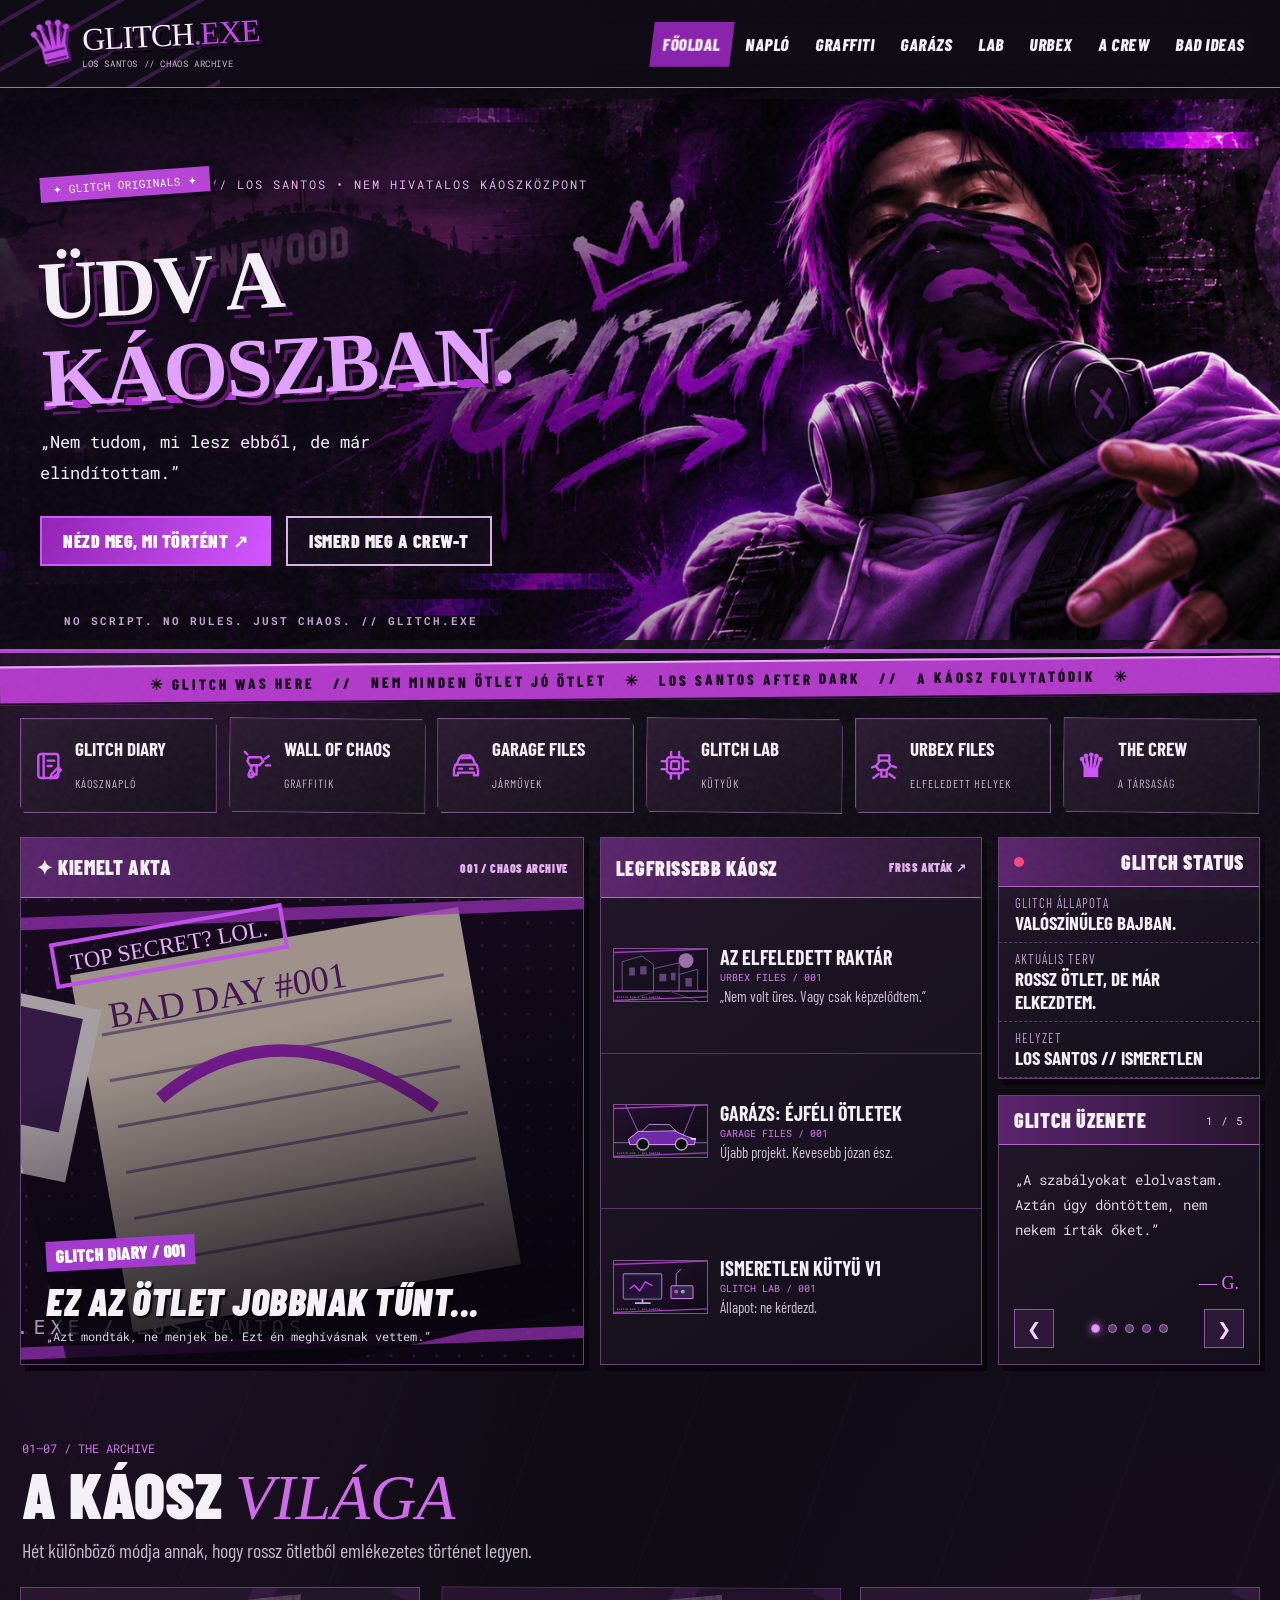
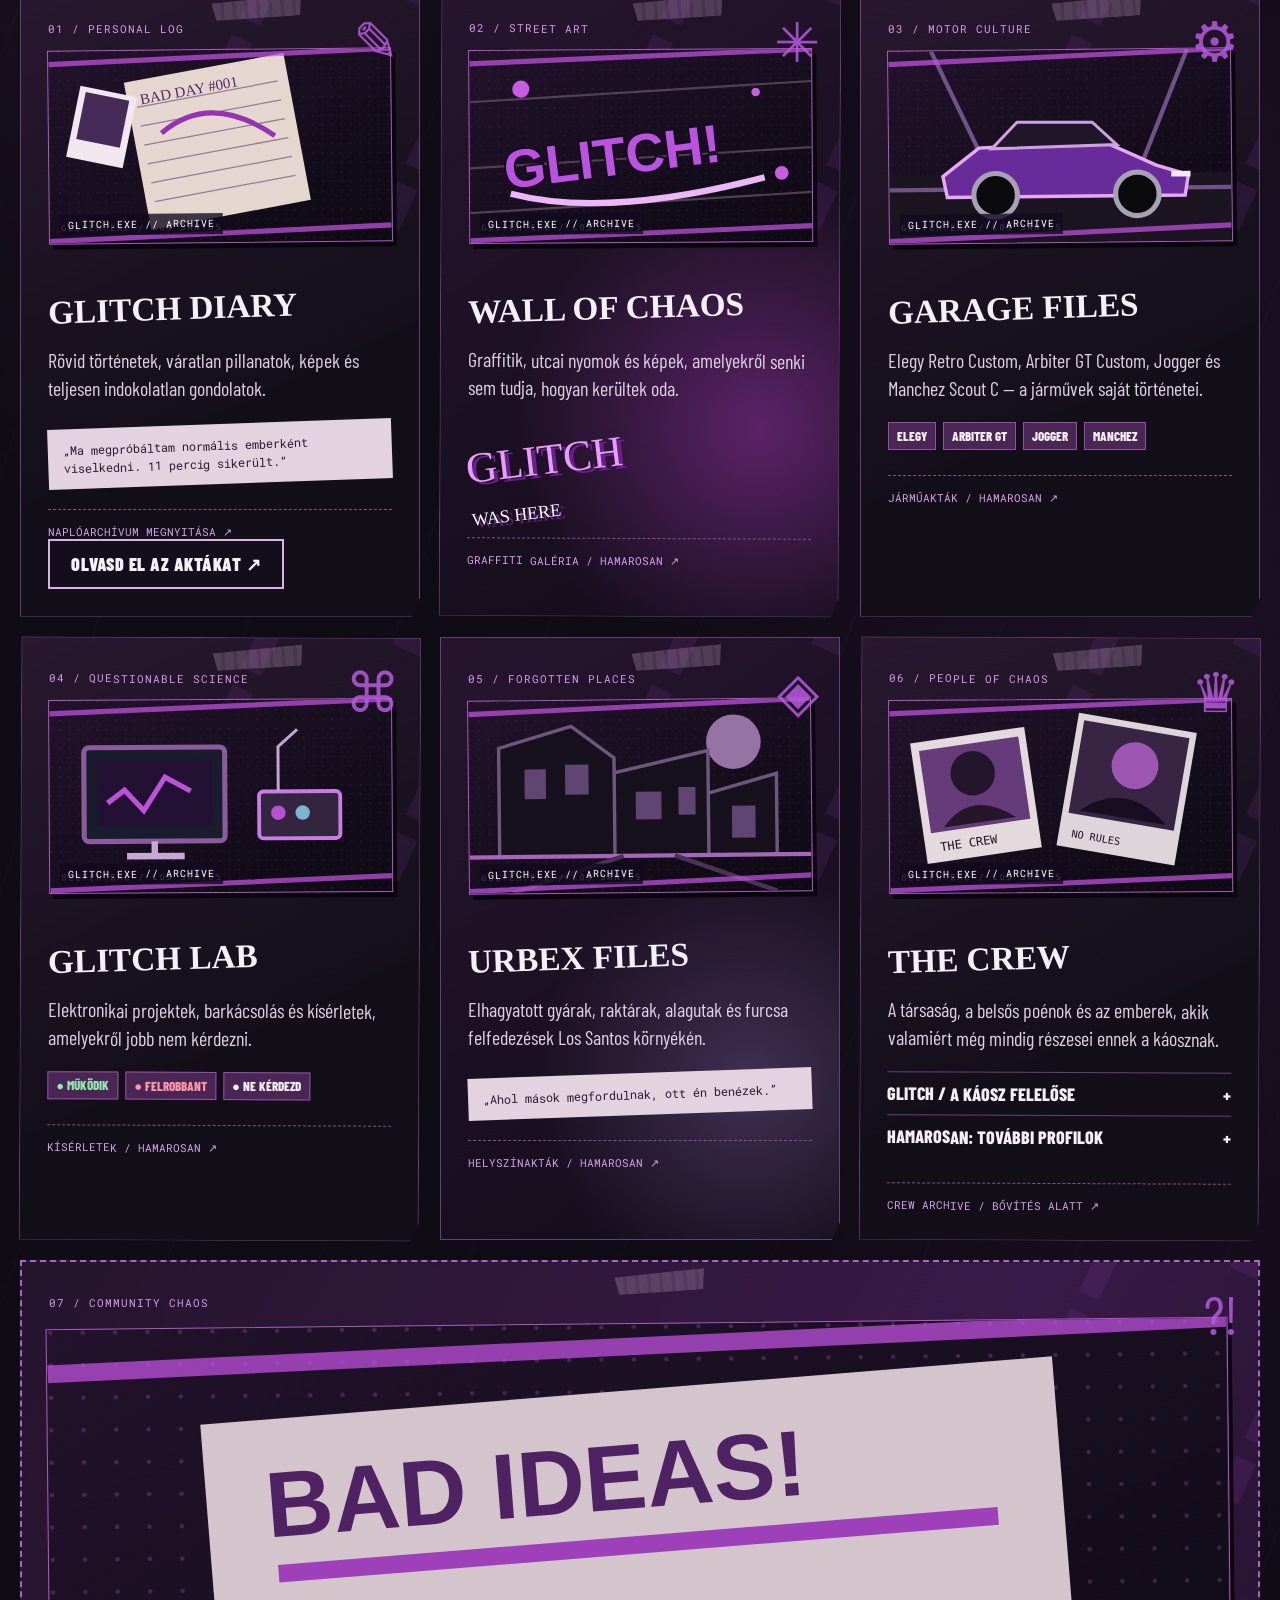
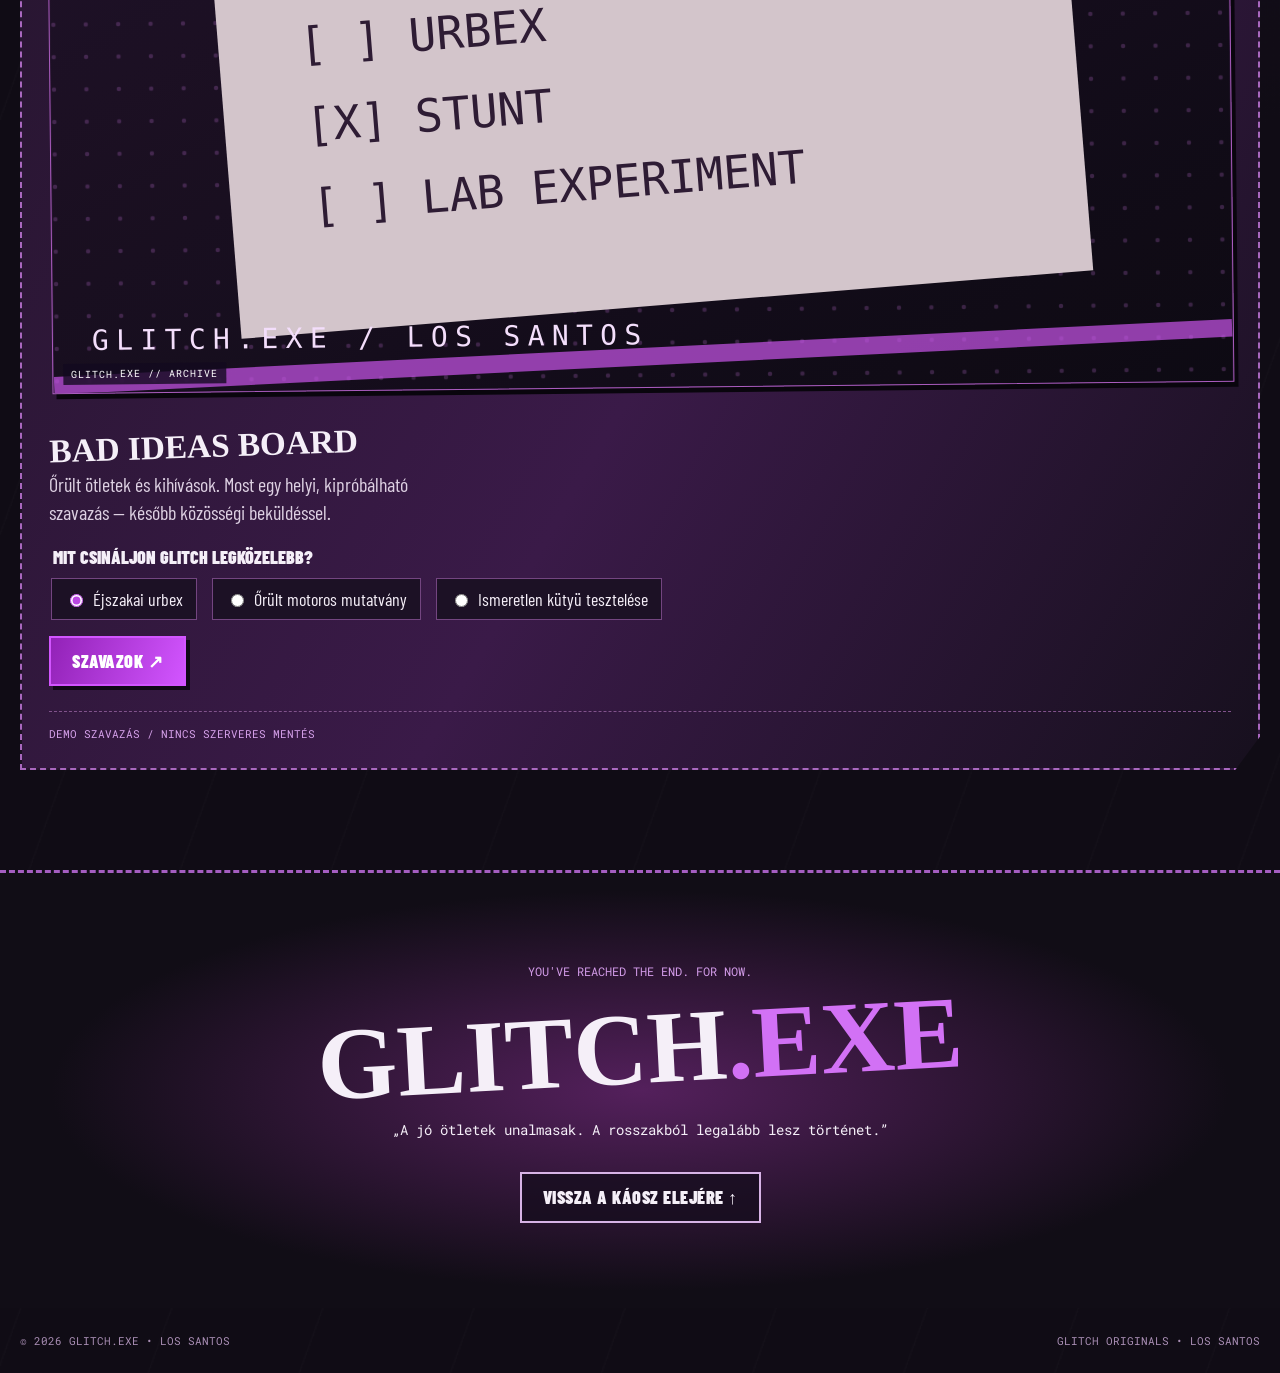
==== index.html @ 999ccd4d "Add files via upload" ====
<!doctype html><html lang="hu"><head><meta charset="utf-8"><meta name="viewport" content="width=device-width,initial-scale=1"><meta name="theme-color" content="#100b16"><meta name="description" content="GLITCH.EXE – Los Santos kaotikus digitális graffitifala. Napló, graffiti, járművek, urbex és a Crew."><meta property="og:title" content="GLITCH.EXE — Üdv a káoszban"><meta property="og:description" content="Egy kis káosz, graffiti, urbex és minden, ami nem volt jó ötlet."><title>GLITCH.EXE | Üdv a káoszban</title><link rel="icon" href="assets/favicon.svg" type="image/svg+xml"><link rel="stylesheet" href="styles.css"></head><body><div class="spray spray-a"></div><div class="spray spray-b"></div><header class="topbar"><a class="brand" href="#home"><span class="crown">♛</span><span class="brandword">GLITCH<span>.EXE</span></span><small>LOS SANTOS // CHAOS ARCHIVE</small></a><button class="menu-toggle" aria-label="Menü megnyitása" aria-expanded="false">☰</button><nav class="nav" aria-label="Fő navigáció"><a href="#home">FŐOLDAL</a><a href="diary.html">NAPLÓ</a><a href="#wall">GRAFFITI</a><a href="#garage">GARÁZS</a><a href="#lab">LAB</a><a href="#urbex">URBEX</a><a href="#crew">A CREW</a><a href="#ideas">BAD IDEAS</a></nav></header><main><section class="hero torn" id="home"><div class="hero-noise"></div><div class="hero-street" aria-hidden="true"><span class="skyline-label">LOS SANTOS / AFTER DARK</span><span class="vinewood">VINEWOOD</span></div><div class="hero-scratch" aria-hidden="true">✕ ✕ ✕</div><div class="hero-copy"><span class="hero-sticker">✦ GLITCH ORIGINALS ✦</span><span class="eyebrow">// LOS SANTOS • NEM HIVATALOS KÁOSZKÖZPONT</span><h1>ÜDV A<br><em>KÁOSZBAN.</em></h1><p>„Nem tudom, mi lesz ebből, de már elindítottam.”</p><div class="hero-actions"><a class="btn primary" href="#latest">NÉZD MEG, MI TÖRTÉNT ↗</a><a class="btn outline" href="#crew">ISMERD MEG A CREW-T</a></div></div><div class="hero-art" aria-hidden="true"><div class="hero-graffiti">G<span>!</span></div><div class="moon"></div><div class="cityline"></div><div class="portrait"><div class="hair"></div><div class="face"></div><div class="mask">✕ ✕ ✕</div><div class="hood"></div></div><span class="tag tag-one">NO RULES</span><span class="tag tag-two">GLITCH WAS HERE</span></div><span class="hero-bottom">NO SCRIPT. NO RULES. JUST CHAOS. // GLITCH.EXE</span></section><div class="ticker" aria-label="Glitch üzenete"><div>✳ GLITCH WAS HERE &nbsp; // &nbsp; NEM MINDEN ÖTLET JÓ ÖTLET &nbsp; ✳ &nbsp; LOS SANTOS AFTER DARK &nbsp; // &nbsp; A KÁOSZ FOLYTATÓDIK &nbsp; ✳</div></div><section class="category-strip" aria-label="Részlegek"><a href="diary.html"><b><svg viewBox="0 0 24 24" aria-hidden="true"><rect x="4" y="3" width="15" height="18" rx="2"/><path d="M8 3v18M11 8h5M11 12h3"/><path d="m14 18 5-5 2 2-5 5-3 1z"/></svg></b><strong>GLITCH DIARY</strong><small>KÁOSZNAPLÓ</small></a><a href="#wall"><b><svg viewBox="0 0 24 24" aria-hidden="true"><path d="M5 6h9l2 3-3 3H6L4 9zM7 12v4m4-4v7m-4 0h4M17 7l3-2M18 12h3M4 4 2 2"/><path d="M6 16c0 1-1 2-1 3a2 2 0 0 0 4 0c0-1-2-3-2-3"/></svg></b><strong>WALL OF CHAOS</strong><small>GRAFFITIK</small></a><a href="#garage"><b><svg viewBox="0 0 24 24" aria-hidden="true"><path d="m5 11 2-5h10l2 5M4 11h16l1 4v4h-3v-2H6v2H3v-4zM7 14h2m6 0h2M7 6l2-2h6l2 2"/></svg></b><strong>GARAGE FILES</strong><small>JÁRMŰVEK</small></a><a href="#lab"><b><svg viewBox="0 0 24 24" aria-hidden="true"><rect x="6" y="6" width="12" height="12" rx="2"/><rect x="9" y="9" width="6" height="6" rx="1"/><path d="M9 2v4m6-4v4M9 18v4m6-4v4M2 9h4m-4 6h4m12-6h4m-4 6h4"/></svg></b><strong>GLITCH LAB</strong><small>KÜTYÜK</small></a><a href="#urbex"><b><svg viewBox="0 0 24 24" aria-hidden="true"><path d="M8 4h8v4H8zM9 8h6l2 4-3 3H8l-2-3zM10 15v5h4v-5M6 12l-3 1m15-1 3 1"/><path d="m8 18-4 3m12-3 4 3"/></svg></b><strong>URBEX FILES</strong><small>ELFELEDETT HELYEK</small></a><a href="#crew"><b>♛</b><strong>THE CREW</strong><small>A TÁRSASÁG</small></a></section><section class="dashboard" id="latest"><div class="feature panel"><div class="panel-label">✦ KIEMELT AKTA <span>001 / CHAOS ARCHIVE</span></div><a class="feature-image" id="featured-diary-link" href="diary.html#akta-001" aria-label="Legfrissebb Glitch Diary akta megnyitása"><img class="feature-cover-photo" src="assets/diary-poster.svg" alt="Glitch Diary – legfrissebb naplóbejegyzés" loading="lazy"><div class="feature-stamp">TOP SECRET? LOL.</div><div class="feature-copy"><span class="tape">GLITCH DIARY / 001</span><h2>EZ AZ ÖTLET<br>JOBBNAK TŰNT...</h2><p>„Azt mondták, ne menjek be. Ezt én meghívásnak vettem.”</p></div></a></div><div class="latest panel"><div class="panel-label">LEGFRISSEBB KÁOSZ <span>FRISS AKTÁK ↗</span></div><a class="news" href="#urbex"><span class="thumb purple"><img src="assets/urbex-poster.svg" alt="Elhagyatott raktár" loading="lazy"></span><span><strong>AZ ELFELEDETT RAKTÁR</strong><small>URBEX FILES / 001</small><em>„Nem volt üres. Vagy csak képzelődtem.”</em></span></a><a class="news" href="#garage"><span class="thumb magenta"><img src="assets/garage-poster.svg" alt="Autó a garázsban" loading="lazy"></span><span><strong>GARÁZS: ÉJFÉLI ÖTLETEK</strong><small>GARAGE FILES / 001</small><em>Újabb projekt. Kevesebb józan ész.</em></span></a><a class="news" href="#lab"><span class="thumb blue"><img src="assets/lab-poster.svg" alt="Elektronikai műhely" loading="lazy"></span><span><strong>ISMERETLEN KÜTYÜ V1</strong><small>GLITCH LAB / 001</small><em>Állapot: ne kérdezd.</em></span></a></div><aside class="sidebar"><div class="panel status"><div class="panel-label"><span class="dot"></span> GLITCH STATUS</div><p><small>GLITCH ÁLLAPOTA</small><strong>VALÓSZÍNŰLEG BAJBAN.</strong></p><p><small>AKTUÁLIS TERV</small><strong>ROSSZ ÖTLET, DE MÁR ELKEZDTEM.</strong></p><p><small>HELYZET</small><strong>LOS SANTOS // ISMERETLEN</strong></p></div><div class="panel mini"><div class="panel-label">GLITCH ÜZENETE <span id="quote-count" aria-live="polite">1 / 5</span></div><blockquote id="glitch-quote" aria-live="polite">„A szabályokat elolvastam. Aztán úgy döntöttem, nem nekem írták őket.”</blockquote><span class="signature">— G.</span><div class="quote-controls"><button type="button" id="quote-prev" aria-label="Előző üzenet">❮</button><div class="quote-dots" id="quote-dots" aria-label="Üzenet választása"></div><button type="button" id="quote-next" aria-label="Következő üzenet">❯</button></div></div></aside></section><div class="section-head"><span>01—07 / THE ARCHIVE</span><h2>A KÁOSZ <em>VILÁGA</em></h2><p>Hét különböző módja annak, hogy rossz ötletből emlékezetes történet legyen.</p></div><section class="archive-grid"><article class="archive-card diary" id="diary"><span class="index">01 / PERSONAL LOG</span><div class="archive-visual"><img src="assets/diary-poster.svg" alt="Egy összefirkált napló és polaroidok" loading="lazy"></div><div class="big-icon">✎</div><h3>GLITCH DIARY</h3><p>Rövid történetek, váratlan pillanatok, képek és teljesen indokolatlan gondolatok.</p><div class="paper-note">„Ma megpróbáltam normális emberként viselkedni. 11 percig sikerült.”</div><a class="archive-foot diary-open-link" href="diary.html">NAPLÓARCHÍVUM MEGNYITÁSA ↗</a><a class="btn outline diary-card-button" href="diary.html">OLVASD EL AZ AKTÁKAT ↗</a></article><article class="archive-card wall" id="wall"><span class="index">02 / STREET ART</span><div class="archive-visual"><img src="assets/wall-poster.svg" alt="Lila GLITCH graffiti egy falon" loading="lazy"></div><div class="big-icon">✳</div><h3>WALL OF CHAOS</h3><p>Graffitik, utcai nyomok és képek, amelyekről senki sem tudja, hogyan kerültek oda.</p><div class="graffiti-mark">GLITCH<br><small>WAS HERE</small></div><span class="archive-foot">GRAFFITI GALÉRIA / HAMAROSAN ↗</span></article><article class="archive-card garage" id="garage"><span class="index">03 / MOTOR CULTURE</span><div class="archive-visual"><img src="assets/garage-poster.svg" alt="Lila sportautó az éjszakai garázsban" loading="lazy"></div><div class="big-icon">⚙</div><h3>GARAGE FILES</h3><p>Elegy Retro Custom, Arbiter GT Custom, Jogger és Manchez Scout C — a járművek saját történetei.</p><div class="chips"><span>ELEGY</span><span>ARBITER GT</span><span>JOGGER</span><span>MANCHEZ</span></div><span class="archive-foot">JÁRMŰAKTÁK / HAMAROSAN ↗</span></article><article class="archive-card lab" id="lab"><span class="index">04 / QUESTIONABLE SCIENCE</span><div class="archive-visual"><img src="assets/lab-poster.svg" alt="Elektronikai barkácsműhely" loading="lazy"></div><div class="big-icon">⌘</div><h3>GLITCH LAB</h3><p>Elektronikai projektek, barkácsolás és kísérletek, amelyekről jobb nem kérdezni.</p><div class="statuses"><span>● MŰKÖDIK</span><span>● FELROBBANT</span><span>● NE KÉRDEZD</span></div><span class="archive-foot">KÍSÉRLETEK / HAMAROSAN ↗</span></article><article class="archive-card urbex" id="urbex"><span class="index">05 / FORGOTTEN PLACES</span><div class="archive-visual"><img src="assets/urbex-poster.svg" alt="Elhagyatott raktár éjszaka" loading="lazy"></div><div class="big-icon">◈</div><h3>URBEX FILES</h3><p>Elhagyatott gyárak, raktárak, alagutak és furcsa felfedezések Los Santos környékén.</p><div class="paper-note">„Ahol mások megfordulnak, ott én benézek.”</div><span class="archive-foot">HELYSZÍNAKTÁK / HAMAROSAN ↗</span></article><article class="archive-card crew" id="crew"><span class="index">06 / PEOPLE OF CHAOS</span><div class="archive-visual"><img src="assets/crew-poster.svg" alt="Tépett plakátokból álló Crew kollázs" loading="lazy"></div><div class="big-icon">♛</div><h3>THE CREW</h3><p>A társaság, a belsős poénok és az emberek, akik valamiért még mindig részesei ennek a káosznak.</p><details><summary>GLITCH / A KÁOSZ FELELŐSE <span>+</span></summary><p>Ötletgyáros, örök bajkeverő, kütyümániás. A legtöbb tervet ő találja ki. Ez nem feltétlenül jó hír.</p></details><details><summary>HAMAROSAN: TOVÁBBI PROFILOK <span>+</span></summary><p>A Crew tagjai saját, lenyitható újságpapíros profilokat kapnak.</p></details><span class="archive-foot">CREW ARCHIVE / BŐVÍTÉS ALATT ↗</span></article><article class="archive-card ideas" id="ideas"><span class="index">07 / COMMUNITY CHAOS</span><div class="archive-visual"><img src="assets/ideas-poster.svg" alt="Összefirkált ötlettábla" loading="lazy"></div><div class="big-icon">?!</div><h3>BAD IDEAS BOARD</h3><p>Őrült ötletek és kihívások. Most egy helyi, kipróbálható szavazás — később közösségi beküldéssel.</p><form id="vote-form"><fieldset><legend>MIT CSINÁLJON GLITCH LEGKÖZELEBB?</legend><label><input type="radio" name="idea" value="urbex" checked> Éjszakai urbex</label><label><input type="radio" name="idea" value="stunt"> Őrült motoros mutatvány</label><label><input type="radio" name="idea" value="lab"> Ismeretlen kütyü tesztelése</label></fieldset><button class="btn primary" type="submit">SZAVAZOK ↗</button><p id="vote-result" role="status" aria-live="polite"></p></form><span class="archive-foot">DEMO SZAVAZÁS / NINCS SZERVERES MENTÉS</span></article></section><section class="closing"><span>YOU'VE REACHED THE END. FOR NOW.</span><h2>GLITCH<span>.EXE</span></h2><p>„A jó ötletek unalmasak. A rosszakból legalább lesz történet.”</p><a class="btn outline" href="#home">VISSZA A KÁOSZ ELEJÉRE ↑</a></section></main><footer><span>© <span id="year"></span> GLITCH.EXE • LOS SANTOS</span><span>GLITCH ORIGINALS • LOS SANTOS</span></footer><script src="script.js" defer></script></body></html>
---- styles.css ----
@import url('https://fonts.googleapis.com/css2?family=Barlow+Condensed:wght@500;600;700;800;900&family=Permanent+Marker&family=Roboto+Mono:wght@400;600&display=swap');:root{--bg:#100c15;--panel:#1d1425;--purple:#c343ed;--bright:#e391ff;--ink:#f5eff8;--muted:#b8a9c1;--line:#5a3768}*{box-sizing:border-box}html{scroll-behavior:smooth;scroll-padding-top:94px}body{margin:0;background:var(--bg);color:var(--ink);font-family:'Barlow Condensed',Impact,sans-serif;font-size:18px;overflow-x:hidden;background-image:radial-gradient(ellipse at 10% 8%,#49205277,transparent 30%),radial-gradient(ellipse at 93% 48%,#36154355,transparent 34%),repeating-linear-gradient(110deg,transparent 0 140px,#ffffff04 141px 142px)}a{color:inherit;text-decoration:none}button,input{font:inherit}.spray{position:absolute;pointer-events:none;z-index:0;opacity:.25}.spray-a{width:280px;height:210px;left:-120px;top:50px;background:repeating-conic-gradient(from 30deg,#cb4cff 0 4deg,transparent 4deg 17deg);filter:blur(9px)}.spray-b{width:200px;height:200px;right:-100px;top:480px;background:repeating-conic-gradient(#aa24dc 0 5deg,transparent 5deg 23deg);filter:blur(5px)}.topbar{height:88px;position:sticky;top:0;z-index:50;display:flex;align-items:center;justify-content:space-between;padding:0 max(24px,calc((100vw - 1500px)/2));background:#100c15ee;border-bottom:2px solid #74418a;backdrop-filter:blur(14px);gap:28px}.brand{position:relative;display:flex;flex-direction:column;padding-left:58px;min-width:265px}.crown{position:absolute;left:2px;top:-8px;font-size:58px;line-height:1;color:var(--purple);transform:rotate(-14deg)}.brandword{font-family:'Permanent Marker',cursive;font-size:32px;line-height:1;letter-spacing:-1px;transform:rotate(-3deg)}.brandword span{color:var(--purple)}.brand small{font-family:'Roboto Mono',monospace;font-size:9px;color:#c9bacf;letter-spacing:.6px;margin-top:8px}.nav{display:flex;align-items:center;gap:4px;flex-wrap:wrap;justify-content:flex-end}.nav a{padding:12px 11px;font-size:17px;font-weight:800;letter-spacing:.5px;white-space:nowrap;transform:skew(-7deg);transition:background .2s,color .2s}.nav a:hover,.nav a:focus-visible{background:#7c249d;color:white;outline:0}.nav a:first-child{background:#8b24ad}.menu-toggle{display:none;border:1px solid var(--line);background:#25162e;color:white;font-size:28px;padding:5px 13px}.hero{min-height:510px;position:relative;isolation:isolate;overflow:hidden;display:flex;align-items:center;padding:56px max(40px,calc((100vw - 1380px)/2));background:linear-gradient(105deg,#100c15 0%,#26152c 42%,#4d255a 68%,#140e1b 100%);border-bottom:4px solid #b44bd0}.hero:before,.hero:after{content:'';position:absolute;z-index:4;left:0;right:0;height:20px;background:repeating-linear-gradient(168deg,#100c15 0 30px,transparent 31px 44px,#100c15 45px 63px);opacity:.85}.hero:before{top:-9px}.hero:after{bottom:-11px;transform:rotate(180deg)}.hero-noise{position:absolute;inset:0;z-index:-1;background:radial-gradient(circle at 70% 40%,#c347e850,transparent 30%),repeating-linear-gradient(40deg,transparent 0 25px,#ffffff05 26px 27px);mix-blend-mode:screen}.hero-copy{position:relative;z-index:6;width:56%;max-width:760px}.eyebrow{font-family:'Roboto Mono',monospace;color:#e1b3ee;font-size:12px;letter-spacing:2px}.hero h1{font-family:'Permanent Marker',cursive;font-size:clamp(58px,6.5vw,105px);line-height:1.05;letter-spacing:-2px;margin:22px 0;text-shadow:4px 5px 0 #0c0611;transform:rotate(-3deg)}.hero h1 em{color:#e2a1ff;font-style:normal;border-bottom:8px solid #a12ed1}.hero-copy p{font-family:'Roboto Mono',monospace;max-width:440px;font-size:17px;line-height:1.8}.hero-actions{display:flex;gap:15px;flex-wrap:wrap;margin-top:28px}.btn{display:inline-flex;justify-content:center;align-items:center;border:2px solid #d7b3e6;padding:12px 21px;font-size:18px;font-weight:900;letter-spacing:.5px;cursor:pointer;transition:transform .2s,background .2s}.btn:hover{transform:translateY(-3px)}.btn.primary{background:linear-gradient(110deg,#9222b7,#d255ff);border-color:#d255ff;color:#fff;box-shadow:4px 4px 0 #100817}.btn.outline{background:#140d1cbf}.btn.outline:hover{background:#5b246c}.hero-art{position:absolute;inset:0 0 0 40%;z-index:1;overflow:hidden}.moon{position:absolute;right:22%;top:9%;height:270px;width:270px;border-radius:50%;background:radial-gradient(circle at 40% 40%,#e19eeb,#9a4da8 45%,#47204b 75%);filter:blur(2px);opacity:.65}.cityline{position:absolute;inset:auto 0 0;height:60%;opacity:.7;background:linear-gradient(transparent 25%,#160d21dd 100%),repeating-linear-gradient(90deg,#100c18 0 33px,transparent 33px 39px,#180e22 40px 88px,transparent 88px 98px);clip-path:polygon(0 60%,5% 60%,5% 28%,10% 28%,10% 52%,17% 52%,17% 12%,24% 12%,24% 48%,30% 48%,30% 35%,37% 35%,37% 2%,42% 2%,42% 40%,50% 40%,50% 20%,57% 20%,57% 47%,63% 47%,63% 7%,70% 7%,70% 50%,78% 50%,78% 27%,85% 27%,85% 45%,92% 45%,92% 15%,100% 15%,100% 100%,0 100%)}.portrait{position:absolute;width:390px;height:430px;right:6%;bottom:-70px;transform:rotate(-7deg);filter:drop-shadow(-14px 10px 0 #180a22)}.hood{position:absolute;bottom:0;left:0;width:100%;height:200px;background:linear-gradient(120deg,#16131d 20%,#65317c 50%,#0c0911 90%);border:8px solid #21122a;border-radius:55% 55% 5% 5%;transform:rotate(-5deg)}.face{position:absolute;left:115px;top:35px;width:170px;height:235px;border-radius:46% 42% 50% 50%;background:linear-gradient(95deg,#8a5760,#d2a1a0 55%,#704253);transform:rotate(10deg)}.hair{position:absolute;left:83px;top:0;width:220px;height:150px;border-radius:55% 50% 30% 30%;background:repeating-linear-gradient(105deg,#160d1b 0 14px,#6e3a76 15px 21px,#211324 22px 30px);transform:rotate(10deg);z-index:2}.mask{position:absolute;z-index:3;left:120px;top:155px;width:175px;height:85px;border-radius:10px 10px 48% 48%;background:linear-gradient(125deg,#371343,#7e2b9e,#211126);color:#f3d6ff;text-align:center;padding-top:28px;font-size:26px;letter-spacing:7px;transform:rotate(10deg)}.tag{position:absolute;z-index:5;font-family:'Permanent Marker',cursive;color:#e4a6fa;font-size:25px;transform:rotate(-17deg)}.tag-one{right:7%;top:10%}.tag-two{right:40%;bottom:16%;transform:rotate(9deg);color:#e6b4fa}.hero-bottom{position:absolute;bottom:21px;left:5%;z-index:6;font:11px 'Roboto Mono',monospace;color:#c7a6d4;letter-spacing:1px}.category-strip{max-width:1500px;margin:18px auto;display:grid;grid-template-columns:repeat(6,1fr);gap:12px;padding:0 20px}.category-strip a{min-height:95px;display:grid;grid-template-columns:42px 1fr;grid-template-rows:1fr 1fr;align-items:center;background:linear-gradient(145deg,#2b1b32,#151019);border:1px solid #775087;padding:12px;transition:transform .2s,border-color .2s}.category-strip a:hover{transform:translateY(-4px) rotate(-1deg);border-color:#e29aff}.category-strip b{grid-row:1/3;color:#ca55f2;font-size:32px}.category-strip strong{font-size:19px}.category-strip small{font-size:12px;letter-spacing:1px;color:#c5b2ca}.dashboard{max-width:1500px;margin:24px auto 70px;padding:0 20px;display:grid;grid-template-columns:1.4fr .95fr .65fr;gap:16px}.panel{border:1px solid #674373;background:linear-gradient(145deg,#221729,#130f19);overflow:hidden}.panel-label{display:flex;align-items:center;justify-content:space-between;gap:10px;background:linear-gradient(90deg,#5b246e,#26162d);padding:12px 15px;font-weight:900;font-size:20px;letter-spacing:.6px}.panel-label span{font-size:12px;color:#e4b3f0}.feature-image{min-height:350px;position:relative;overflow:hidden;background:radial-gradient(circle at 73% 22%,#b46bb3 0 40px,transparent 42px),linear-gradient(145deg,#2c1b3d,#100e18 65%)}.warehouse{position:absolute;bottom:0;left:0;width:100%;height:75%;background:linear-gradient(0deg,#07070b 0%,transparent 100%),repeating-linear-gradient(0deg,transparent 0 35px,#a463bf55 36px 38px),linear-gradient(110deg,transparent 0 20%,#191021 21% 60%,transparent 61%);clip-path:polygon(0 48%,18% 25%,42% 34%,57% 4%,88% 26%,100% 9%,100% 100%,0 100%)}.feature-stamp{position:absolute;top:25px;left:30px;border:4px solid #c150eb;padding:6px 14px;transform:rotate(-10deg);font-family:'Permanent Marker',cursive;color:#e4b1f3;font-size:23px}.feature-copy{position:absolute;bottom:20px;left:25px;right:20px}.feature-copy h2{font-size:clamp(34px,3vw,54px);line-height:1;margin:14px 0 8px;font-weight:900;font-style:italic;text-shadow:2px 2px 2px #000}.feature-copy p{margin:0;font-family:'Roboto Mono',monospace;font-size:12px;color:#ddd1e2}.tape{display:inline-block;background:#a33cce;color:#fff;padding:4px 10px;transform:rotate(-3deg);font-weight:900}.news{display:flex;gap:12px;padding:15px 12px;border-bottom:1px solid #583462;min-height:111px;transition:background .2s}.news:hover{background:#43214b}.news>span:last-child{display:flex;flex-direction:column;gap:3px}.news strong{font-size:20px;line-height:1.1}.news small{font-family:'Roboto Mono',monospace;color:#d47ef2;font-size:10px}.news em{font-size:15px;color:#d0bfd7;font-style:normal}.thumb{width:95px;min-width:95px;display:grid;place-items:center;font-size:49px;border:1px solid #80508e}.thumb.purple{background:linear-gradient(45deg,#151124,#7b3187)}.thumb.magenta{background:linear-gradient(45deg,#21101f,#a1377e)}.thumb.blue{background:linear-gradient(45deg,#0b1a27,#4b3186)}.sidebar{display:flex;flex-direction:column;gap:16px}.status p{padding:8px 16px;margin:0;border-bottom:1px dashed #56375f}.status p small{display:block;color:#c09dcf;font-size:13px;letter-spacing:1px}.status p strong{font-size:19px}.dot{display:inline-block!important;background:#fa477d;width:10px;height:10px;border-radius:50%;margin-right:6px}.mini blockquote{margin:22px 16px;font-family:'Roboto Mono',monospace;font-size:14px;line-height:1.8;color:#e1d3e7}.signature{display:block;text-align:right;padding:0 20px 15px;color:#d575f5;font-family:'Permanent Marker',cursive}.section-head{max-width:1500px;margin:0 auto 25px;padding:0 22px}.section-head>span{font:12px 'Roboto Mono',monospace;color:#c67ce2}.section-head h2{font-size:clamp(46px,5vw,76px);margin:5px 0 0;line-height:1;font-weight:900}.section-head h2 em{font-family:'Permanent Marker',cursive;font-weight:400;color:#cf6bea}.section-head p{font-size:20px;color:#c8b6ce;margin:8px 0}.archive-grid{max-width:1500px;margin:0 auto 100px;padding:0 20px;display:grid;grid-template-columns:repeat(3,minmax(0,1fr));gap:20px}.archive-card{position:relative;min-height:365px;padding:27px;overflow:hidden;background:linear-gradient(155deg,#291830,#130f19 65%);border:1px solid #674074;box-shadow:7px 7px 0 #08070b;transition:transform .2s,border-color .2s}.archive-card:hover{transform:translateY(-5px);border-color:#d47df1}.archive-card:before{content:'';position:absolute;top:-30px;right:-40px;width:190px;height:190px;border:22px dashed #aa4ad51c;transform:rotate(25deg)}.archive-card .index{font:11px 'Roboto Mono',monospace;color:#d49be8;letter-spacing:1px}.big-icon{position:absolute;right:20px;top:18px;font-size:55px;color:#b75be0;opacity:.85}.archive-card h3{font-family:'Permanent Marker',cursive;font-size:clamp(27px,2.6vw,39px);margin:45px 0 10px;transform:rotate(-2deg)}.archive-card>p{color:#ddd0e2;font-size:20px;line-height:1.4;max-width:410px}.archive-foot{display:block;position:relative;margin-top:25px;padding-top:14px;border-top:1px dashed #80528b;font:11px 'Roboto Mono',monospace;color:#d5a0ea}.paper-note{background:#e3d3e0;color:#2d1935;padding:12px 15px;transform:rotate(-2deg);font-family:'Roboto Mono',monospace;font-size:12px;line-height:1.5;margin:22px 0}.graffiti-mark{font-family:'Permanent Marker',cursive;font-size:43px;line-height:1;color:#e69cfb;text-shadow:4px 3px 0 #6b2085;transform:rotate(-7deg);margin:25px 0}.graffiti-mark small{font-size:18px;color:white}.chips,.statuses{display:flex;gap:7px;flex-wrap:wrap;margin:20px 0}.chips span,.statuses span{padding:5px 8px;background:#492653;border:1px solid #9053a0;font-size:13px;font-weight:800}.statuses span:first-child{color:#96e6b2}.statuses span:nth-child(2){color:#ff98a6}.archive-card details{border-top:1px solid #674074;padding:10px 0}.archive-card summary{cursor:pointer;font-weight:800;display:flex;justify-content:space-between;gap:10px}.archive-card details p{font-size:17px;color:#d4c4da}.archive-card.ideas{grid-column:span 3;min-height:310px;background:linear-gradient(120deg,#25152d,#3a1a48 55%,#17101e)}.ideas h3{margin-top:24px}.ideas form fieldset{border:0;padding:0;display:flex;gap:15px;flex-wrap:wrap}.ideas legend{font-weight:900;margin-bottom:10px}.ideas label{display:inline-flex;gap:7px;align-items:center;background:#1c1125;padding:9px 13px;border:1px solid #734580;cursor:pointer}.ideas input{accent-color:#ba46e3}.ideas button{margin-top:16px}.ideas #vote-result{font:12px 'Roboto Mono',monospace;color:#f0c5ff}.closing{text-align:center;padding:85px 20px;background:radial-gradient(ellipse at center,#54205c,#110d16 65%);border-top:3px dashed #a45dc0}.closing>span{font:12px 'Roboto Mono',monospace;color:#d29be8}.closing h2{font-family:'Permanent Marker',cursive;font-size:clamp(54px,8vw,105px);margin:10px 0;transform:rotate(-3deg)}.closing h2 span{color:#d271f5}.closing p{font:14px 'Roboto Mono',monospace;margin:0 auto 30px;line-height:1.8}footer{display:flex;justify-content:space-between;gap:15px;flex-wrap:wrap;padding:25px max(20px,calc((100vw - 1450px)/2));color:#a98eb4;font:11px 'Roboto Mono',monospace}@media(max-width:1250px){.topbar{padding:0 20px}.nav a{padding:10px 7px;font-size:15px}.dashboard{grid-template-columns:1.2fr 1fr}.sidebar{grid-column:1/-1;flex-direction:row}.sidebar>*{flex:1}.category-strip{grid-template-columns:repeat(3,1fr)}}@media(max-width:850px){.topbar{height:75px}.brand{min-width:0}.brandword{font-size:27px}.menu-toggle{display:block}.nav{display:none;position:absolute;top:75px;left:0;right:0;background:#170e1deF;padding:15px 20px;flex-direction:column;align-items:stretch;border-bottom:2px solid #8f44ac;backdrop-filter:blur(20px)}.nav.open{display:flex}.nav a{font-size:19px}.hero{min-height:560px;padding:35px 25px;align-items:flex-start}.hero-copy{width:100%;padding-top:20px}.hero-copy p{max-width:370px}.hero-art{inset:100px 0 0 20%;opacity:.65}.portrait{right:-80px;transform:scale(.8) rotate(-7deg);transform-origin:bottom right}.hero-bottom{font-size:9px}.dashboard{grid-template-columns:1fr}.sidebar{grid-column:auto}.archive-grid{grid-template-columns:repeat(2,minmax(0,1fr))}.archive-card.ideas{grid-column:span 2}}@media(max-width:570px){.brand{padding-left:42px}.crown{font-size:45px}.brandword{font-size:24px}.brand small{font-size:7px}.hero{min-height:550px}.hero h1{font-size:55px}.hero-copy p{font-size:13px;max-width:270px}.hero-actions{gap:8px}.btn{font-size:15px;padding:10px 12px}.hero-art{opacity:.46;inset:130px -70px 0 5%}.category-strip{grid-template-columns:repeat(2,1fr);gap:8px;padding:0 12px}.category-strip a{min-height:75px;padding:8px;grid-template-columns:28px 1fr}.category-strip b{font-size:23px}.category-strip strong{font-size:15px}.category-strip small{font-size:10px}.dashboard{padding:0 12px}.feature-image{min-height:330px}.sidebar{flex-direction:column}.archive-grid{grid-template-columns:1fr;padding:0 12px}.archive-card.ideas{grid-column:auto}.archive-card{min-height:330px}.section-head{padding:0 15px}.feature-copy h2{font-size:36px}footer{font-size:9px}}

/* v1.2 — street-art hero, ripped poster panels, and more expressive texture */
:root{--purple:#c24be8;--bright:#f1a4ff}
body:before{content:"";position:fixed;inset:0;pointer-events:none;z-index:40;opacity:.085;background-image:url("data:image/svg+xml,%3Csvg viewBox='0 0 180 180' xmlns='http://www.w3.org/2000/svg'%3E%3Cfilter id='n'%3E%3CfeTurbulence type='fractalNoise' baseFrequency='.8' numOctaves='3' stitchTiles='stitch'/%3E%3C/filter%3E%3Crect width='180' height='180' filter='url(%23n)' opacity='.48'/%3E%3C/svg%3E")}
.topbar{border-bottom:1px solid #ad6ab2;box-shadow:0 7px 22px #08040b88}
.topbar:before{content:"";position:absolute;left:0;top:0;width:220px;height:100%;pointer-events:none;opacity:.22;background:repeating-linear-gradient(150deg,transparent 0 18px,#c84deb 19px 22px,transparent 23px 40px)}
.brandword{text-shadow:3px 3px #2b0e36,5px 5px #08040b}.crown{filter:drop-shadow(2px 3px 0 #5d1a75)}
.nav a{position:relative}.nav a:after{content:"";position:absolute;bottom:6px;left:15%;right:15%;height:2px;background:#df8af6;transform:scaleX(0);transition:transform .2s}.nav a:hover:after,.nav a:focus-visible:after{transform:scaleX(1)}
.hero{min-height:565px;background:linear-gradient(90deg,#100b14 0%,#120d18 34%,#22102d99 62%,#130b19 100%)}
.hero-street{position:absolute;inset:0;z-index:-1;overflow:hidden;background:linear-gradient(90deg,#110c16e8 0%,#120b1890 32%,#180e2355 65%,#130c17aa 100%),radial-gradient(ellipse at 64% 54%,#f49b8b80,transparent 29%),linear-gradient(180deg,#211326 0%,#563152 38%,#bc6575 69%,#160e22 100%)}
.hero-street:before{content:"";position:absolute;inset:17% -2% 0 25%;background:repeating-linear-gradient(90deg,#120c1a 0 13px,#24172c 14px 16px,transparent 17px 21px,#100b16 22px 57px,transparent 58px 64px);clip-path:polygon(0 76%,5% 76%,5% 48%,12% 48%,12% 68%,19% 68%,19% 29%,25% 29%,25% 63%,30% 63%,30% 42%,36% 42%,36% 11%,43% 11%,43% 54%,48% 54%,48% 35%,54% 35%,54% 3%,59% 3%,59% 50%,65% 50%,65% 24%,72% 24%,72% 65%,78% 65%,78% 34%,85% 34%,85% 56%,91% 56%,91% 20%,100% 20%,100% 100%,0 100%);opacity:.76;filter:drop-shadow(0 -4px 4px #f29ac755)}
.hero-street:after{content:"";position:absolute;inset:0;background:repeating-linear-gradient(115deg,transparent 0 130px,#f3c5fa0c 132px 133px,transparent 134px 160px),radial-gradient(circle at 65% 30%,#f8c7c433 0 3px,transparent 4px);background-size:auto,37px 47px}
.skyline-label{position:absolute;bottom:48px;right:25px;color:#e7c0d5;font:10px 'Roboto Mono',monospace;letter-spacing:2px}.vinewood{position:absolute;top:20%;left:58%;font-weight:900;font-size:24px;letter-spacing:3px;color:#f4d9e7;transform:rotate(-8deg);text-shadow:0 0 13px #fff5}
.hero-scratch{position:absolute;right:2%;top:8%;z-index:3;font:clamp(65px,10vw,150px) 'Permanent Marker',cursive;letter-spacing:-28px;transform:rotate(-19deg);color:#e47eff88;pointer-events:none}
.hero-copy{z-index:7}.hero-sticker{display:inline-block;margin-bottom:12px;padding:5px 13px;background:#b744d7;transform:rotate(-4deg);font:11px 'Roboto Mono',monospace;color:white;box-shadow:4px 4px #100717}.hero h1{text-shadow:4px 6px #100717,7px 9px #5b176a}.hero h1 em{border-bottom:0;background:linear-gradient(transparent 75%,#b332d5 75% 84%,transparent 84%)}
.hero-art{z-index:2}.moon{right:25%;top:12%;width:220px;height:220px;opacity:.24}.portrait{right:5%;bottom:-55px;transform:rotate(-7deg) scale(1.07);filter:drop-shadow(-14px 10px 0 #180a22) drop-shadow(0 0 18px #d55aff40)}
.hero-bottom{font-weight:700;letter-spacing:2px}.ticker{overflow:hidden;white-space:nowrap;background:#b13ac9;color:#120b18;transform:rotate(-.5deg);margin:8px 0 15px;border-top:2px solid #e9adf4;border-bottom:2px solid #1b0e22}.ticker div{max-width:1500px;margin:auto;padding:8px 20px;font:800 15px 'Barlow Condensed',sans-serif;letter-spacing:3px;text-align:center}
.category-strip a{position:relative;clip-path:polygon(0 0,98% 0,100% 8%,100% 100%,2% 100%,0 93%);box-shadow:inset 0 0 0 1px #ffffff0b}.category-strip a:nth-child(2n){transform:rotate(.6deg)}.category-strip a:nth-child(2n):hover{transform:translateY(-4px) rotate(-1deg)}.category-strip b{text-shadow:2px 3px #2e103c}
.panel{position:relative;box-shadow:5px 6px 0 #08060c}.panel-label{border-bottom:1px solid #b268c2}.feature-image{background:radial-gradient(circle at 73% 22%,#b46bb3 0 40px,transparent 42px),linear-gradient(145deg,#2c1b3d,#100e18 65%)}.feature-photo{position:absolute;inset:0;background:linear-gradient(0deg,#090710d9,transparent 65%),radial-gradient(circle at 80% 18%,#c7c0f2 0 34px,transparent 36px),linear-gradient(155deg,#2b2140 0%,#151423 50%,#39203d 100%)}
.feature-stamp{z-index:2}.feature-copy{z-index:3}.feature-copy h2{letter-spacing:.5px}.feature-image:after{content:"✕";position:absolute;top:0;right:20px;font:90px 'Permanent Marker',cursive;color:#d14bff55;transform:rotate(-13deg)}
.archive-card{clip-path:polygon(0 0,100% 0,100% 97%,98% 100%,0 100%);background-image:linear-gradient(155deg,#291830,#130f19 65%),repeating-linear-gradient(110deg,transparent 0 15px,#ffffff10 16px 17px)}
.archive-card:nth-child(2n){transform:rotate(.25deg)}.archive-card:nth-child(2n):hover{transform:translateY(-5px) rotate(-.5deg)}
.archive-card:after{content:"";position:absolute;top:10px;left:48%;width:90px;height:21px;transform:rotate(-5deg);background:repeating-linear-gradient(90deg,#d7b8d842 0 8px,#c29ac83d 9px 12px);clip-path:polygon(0 8%,100% 0,97% 100%,4% 91%);pointer-events:none}
.archive-card.wall{background:radial-gradient(circle at 80% 70%,#5b2367,transparent 45%),linear-gradient(145deg,#27152f,#110c18)}
.archive-card.urbex{background:radial-gradient(circle at 78% 74%,#413053,transparent 40%),linear-gradient(145deg,#27152f,#110c18)}
.archive-card.ideas{border:2px dashed #a968bf}
@media(max-width:850px){.hero{min-height:580px}.hero-street:before{inset:25% -5% 0 0}.hero-art{opacity:.58}.hero-scratch{opacity:.5}.ticker div{font-size:12px;letter-spacing:1px}}
@media(max-width:570px){.hero{min-height:565px}.hero-copy{padding-top:12px}.hero-sticker{font-size:9px}.hero-art{opacity:.32}.hero-street{opacity:.8}.hero-scratch{right:8%;top:36%}.skyline-label{display:none}.ticker div{font-size:10px;letter-spacing:0}}
@media(prefers-reduced-motion:reduce){html{scroll-behavior:auto}*,*:before,*:after{transition:none!important;animation:none!important}}

/* v1.3 — illustrated graffiti covers for each archive, hero sticker */
.hero-graffiti{position:absolute;right:8%;top:6%;font:clamp(100px,18vw,260px) 'Permanent Marker',cursive;color:#e65aff38;transform:rotate(-17deg);text-shadow:7px 7px #11091b;z-index:0;pointer-events:none}.hero-graffiti span{color:#ffffff2b}
.archive-visual{position:relative;margin:12px 0 16px;border:1px solid #aa5cbe;box-shadow:4px 5px 0 #09050d;overflow:hidden;aspect-ratio:16/9;transform:rotate(-.6deg)}
.archive-visual img{display:block;width:100%;height:100%;object-fit:cover;transition:transform .35s,filter .35s;filter:saturate(.85)}
.archive-card:hover .archive-visual img{transform:scale(1.045);filter:saturate(1.15)}
.archive-visual:after{content:'GLITCH.EXE // ARCHIVE';position:absolute;bottom:8px;left:10px;font:10px 'Roboto Mono',monospace;letter-spacing:1px;color:#fff;background:#130a1fc9;padding:4px 8px}
@media(max-width:570px){.hero-graffiti{right:3%;top:30%;opacity:.5}.archive-visual{margin-top:10px}}

/* GLITCH.EXE v1.4 — custom hero artwork; other sections unchanged */
.hero{background-image:linear-gradient(90deg,rgba(13,7,20,.86) 0%,rgba(13,7,20,.74) 25%,rgba(13,7,20,.30) 52%,rgba(13,7,20,.04) 78%),url("assets/glitch-hero-vinewood.png");background-size:cover;background-position:center center;background-repeat:no-repeat}
.hero-art,.hero-street,.hero-scratch,.hero-noise{display:none!important}
.hero-copy{width:56%;max-width:760px}
@media(max-width:800px){.hero{background-position:63% center;background-image:linear-gradient(90deg,rgba(13,7,20,.91),rgba(13,7,20,.60)),url("assets/glitch-hero-vinewood.png")}.hero-copy{width:100%}}

/* v1.5: category icon refresh */
.category-strip b{display:flex;align-items:center;justify-content:flex-start;transition:filter .2s ease,transform .2s ease}
.category-strip b svg{width:32px;height:32px;fill:none;stroke:currentColor;stroke-width:1.8;stroke-linecap:round;stroke-linejoin:round}
.category-strip a:hover b{filter:drop-shadow(0 0 9px rgba(210,88,255,.85));transform:scale(1.08)}
@media(max-width:650px){.category-strip b svg{width:23px;height:23px}}

/* v1.6 — photo-led news and browsable Glitch messages */
.feature-cover-photo{position:absolute;inset:0;width:100%;height:100%;object-fit:cover;filter:brightness(.68) saturate(1.15)}
.feature-image:after{content:"";position:absolute;inset:0;background:linear-gradient(0deg,rgba(9,5,15,.96),transparent 73%);pointer-events:none}
.feature-stamp,.feature-copy{z-index:1}
.thumb{overflow:hidden}.thumb img{display:block;width:100%;height:100%;object-fit:cover;transition:transform .25s}.news:hover .thumb img{transform:scale(1.08)}
.mini{display:flex;flex-direction:column}.mini blockquote{flex:1;min-height:100px;margin-bottom:6px}.mini .panel-label span{font:11px 'Roboto Mono',monospace;color:#e9c4f5}.quote-controls{display:flex;align-items:center;justify-content:space-between;gap:12px;padding:0 15px 16px}.quote-controls>button{border:1px solid #9156a7;background:#2c1936;color:#f5d7ff;padding:8px 12px;cursor:pointer;font-size:17px}.quote-controls>button:hover,.quote-controls>button:focus-visible{background:#78318e;outline:2px solid #d38df4;outline-offset:2px}.quote-dots{display:flex;gap:8px;align-items:center}.quote-dots button{width:9px;height:9px;border-radius:50%;border:1px solid #ba76d1;background:#5a3a68;padding:0;cursor:pointer}.quote-dots button[aria-current="true"]{background:#e49bff;box-shadow:0 0 8px #d16df3}

/* v1.7 — Kiemelt akta: a borítókép töltse ki a teljes kártyát */
.dashboard .feature.panel{display:flex;flex-direction:column;min-height:0}
.dashboard .feature .panel-label{flex:0 0 auto}
.dashboard .feature .feature-image{flex:1 1 auto;min-height:350px;width:100%}
.dashboard .feature .feature-cover-photo{width:100%;height:100%;object-fit:cover;object-position:center}

/* v1.8 — dashboard cards fill the complete grid row, without empty bottom space */
.dashboard .feature.panel{position:relative;display:block;min-height:480px}
.dashboard .feature.panel>.panel-label{position:relative;z-index:3;min-height:60px}
.dashboard .feature.panel>.feature-image{position:absolute;inset:60px 0 0;width:100%;height:auto;min-height:0;overflow:hidden}
.dashboard .feature .feature-cover-photo{position:absolute;inset:0;width:100%;height:100%;object-fit:cover;object-position:center}
.dashboard .latest.panel{display:flex;flex-direction:column;min-height:480px}
.dashboard .latest.panel>.panel-label{flex:0 0 auto;min-height:60px}
.dashboard .latest.panel>.news{flex:1 1 0;min-height:120px;align-items:center}
.dashboard .latest.panel>.news:last-child{border-bottom:0}
@media(max-width:850px){.dashboard .feature.panel{min-height:490px}.dashboard .latest.panel{min-height:440px}}
@media(max-width:570px){.dashboard .feature.panel{min-height:430px}.dashboard .latest.panel>.news{min-height:110px}}
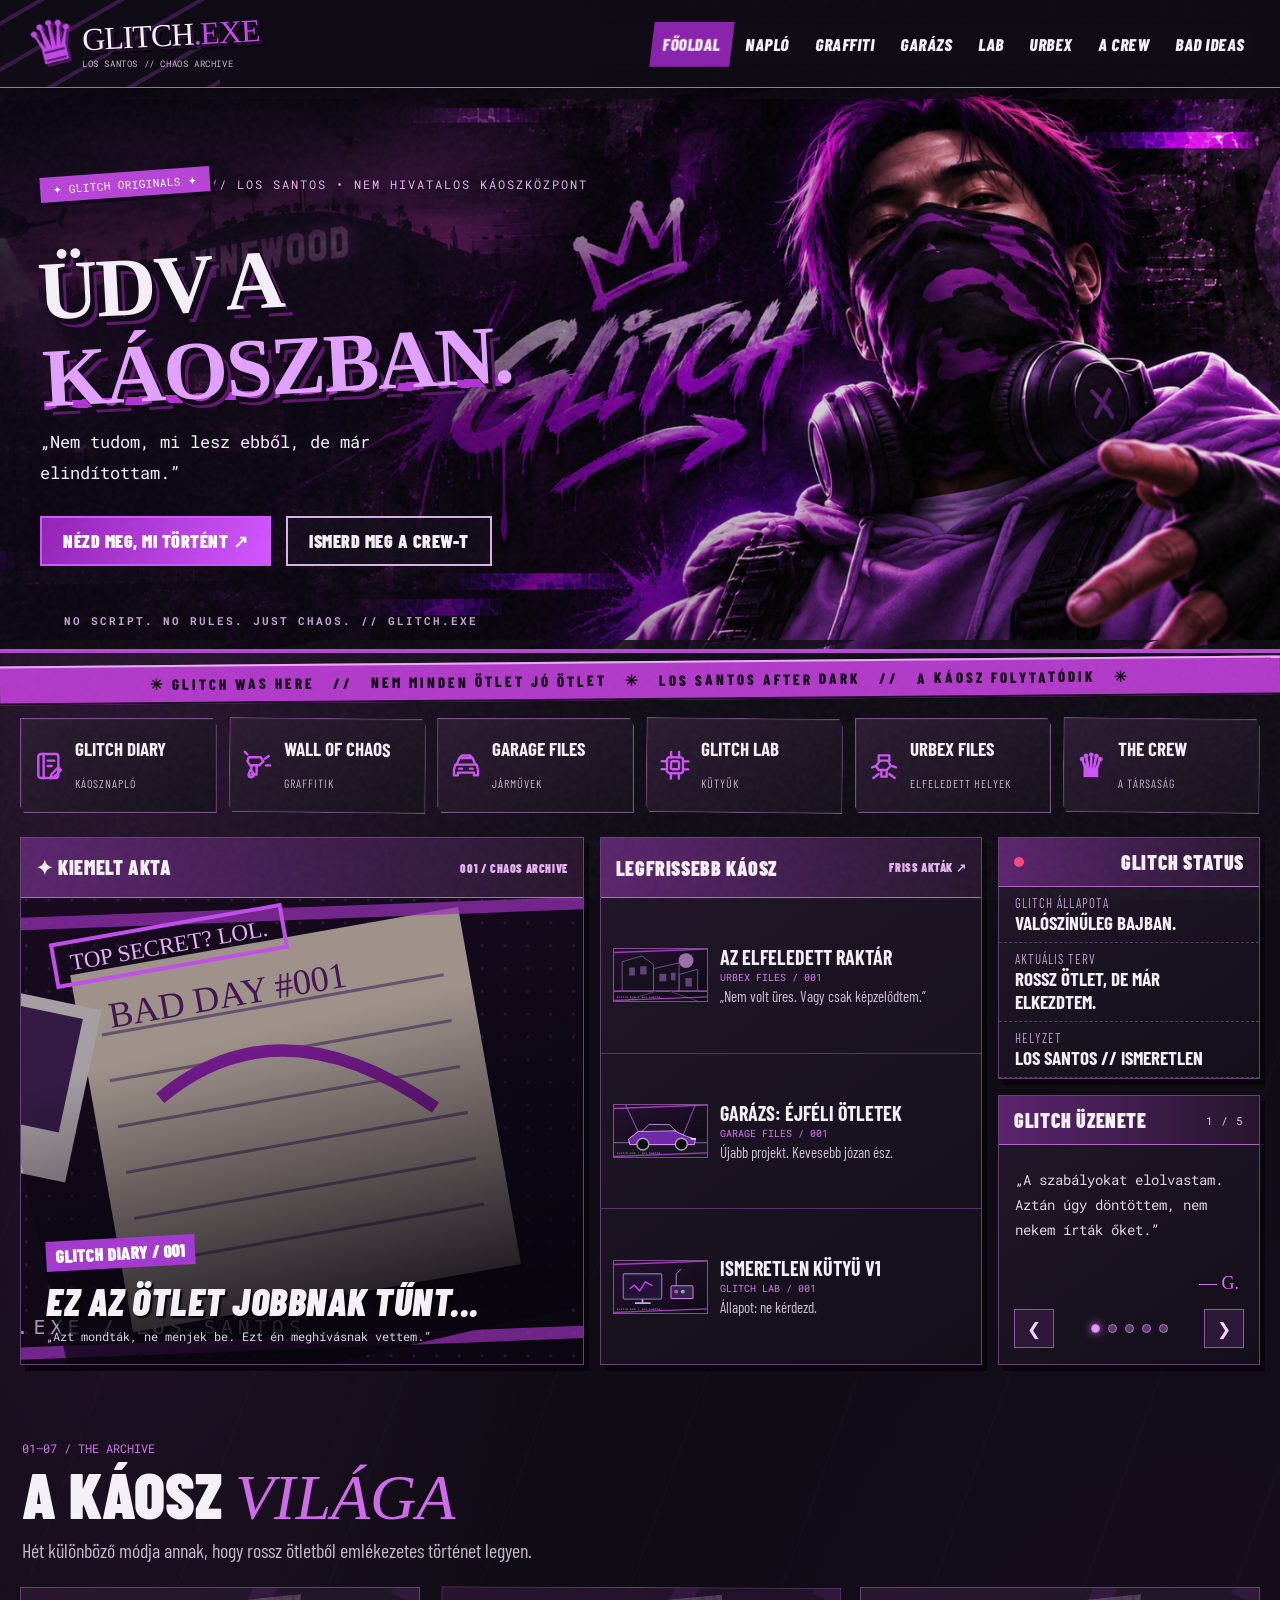
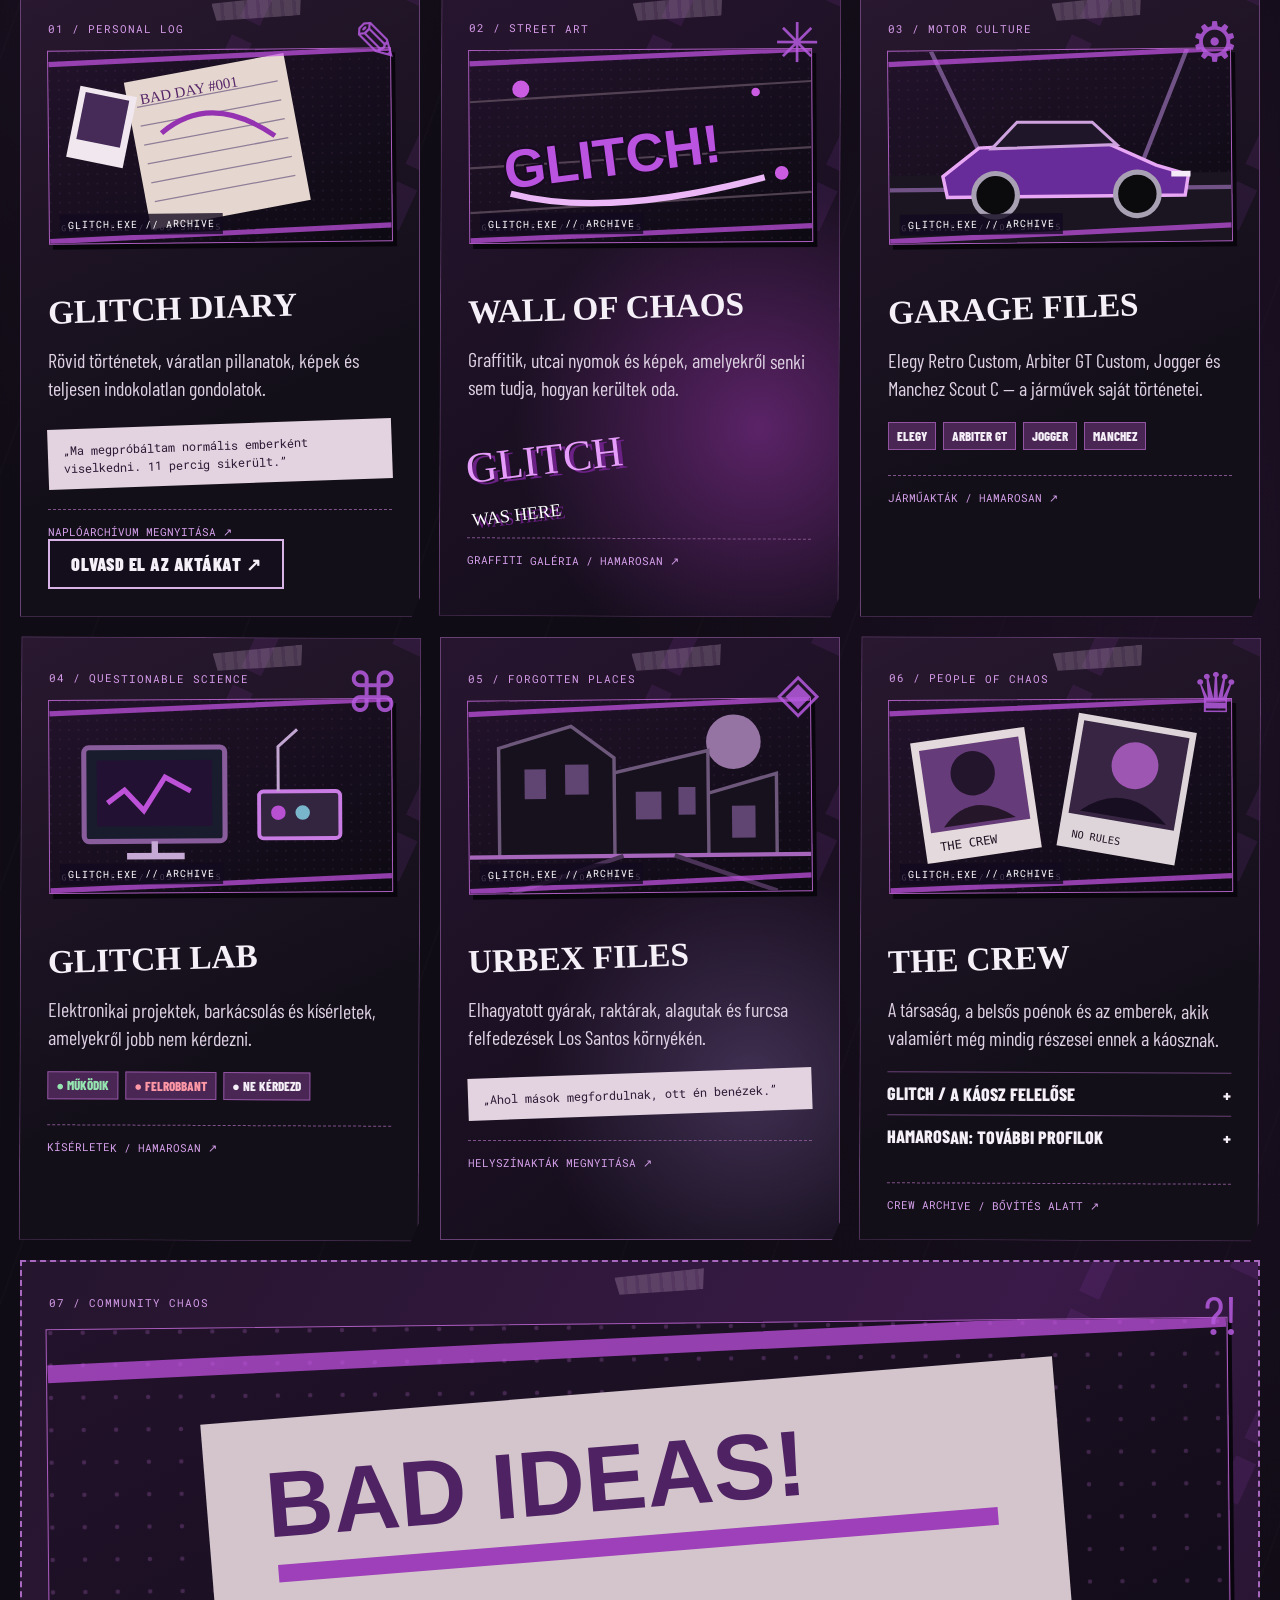
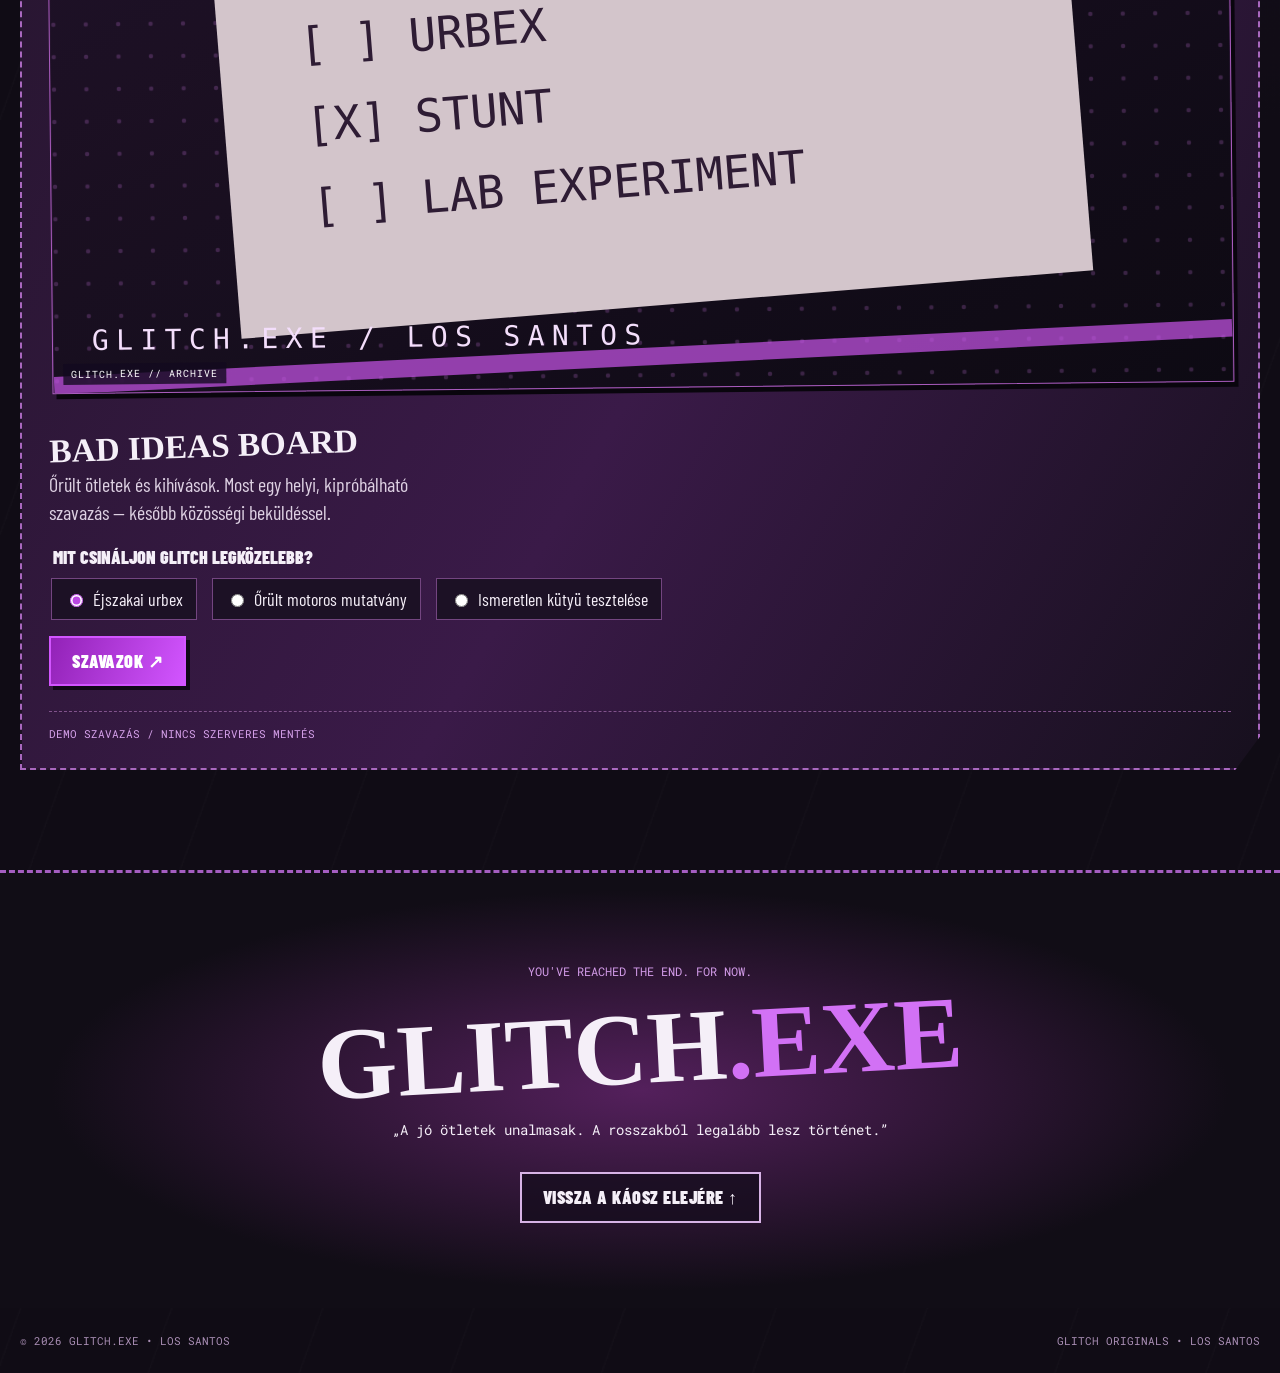
==== commit 089525b7: "Add files via upload" ====
--- a/index.html
+++ b/index.html
@@ -1 +1 @@
-<!doctype html><html lang="hu"><head><meta charset="utf-8"><meta name="viewport" content="width=device-width,initial-scale=1"><meta name="theme-color" content="#100b16"><meta name="description" content="GLITCH.EXE – Los Santos kaotikus digitális graffitifala. Napló, graffiti, járművek, urbex és a Crew."><meta property="og:title" content="GLITCH.EXE — Üdv a káoszban"><meta property="og:description" content="Egy kis káosz, graffiti, urbex és minden, ami nem volt jó ötlet."><title>GLITCH.EXE | Üdv a káoszban</title><link rel="icon" href="assets/favicon.svg" type="image/svg+xml"><link rel="stylesheet" href="styles.css"></head><body><div class="spray spray-a"></div><div class="spray spray-b"></div><header class="topbar"><a class="brand" href="#home"><span class="crown">♛</span><span class="brandword">GLITCH<span>.EXE</span></span><small>LOS SANTOS // CHAOS ARCHIVE</small></a><button class="menu-toggle" aria-label="Menü megnyitása" aria-expanded="false">☰</button><nav class="nav" aria-label="Fő navigáció"><a href="#home">FŐOLDAL</a><a href="diary.html">NAPLÓ</a><a href="#wall">GRAFFITI</a><a href="#garage">GARÁZS</a><a href="#lab">LAB</a><a href="#urbex">URBEX</a><a href="#crew">A CREW</a><a href="#ideas">BAD IDEAS</a></nav></header><main><section class="hero torn" id="home"><div class="hero-noise"></div><div class="hero-street" aria-hidden="true"><span class="skyline-label">LOS SANTOS / AFTER DARK</span><span class="vinewood">VINEWOOD</span></div><div class="hero-scratch" aria-hidden="true">✕ ✕ ✕</div><div class="hero-copy"><span class="hero-sticker">✦ GLITCH ORIGINALS ✦</span><span class="eyebrow">// LOS SANTOS • NEM HIVATALOS KÁOSZKÖZPONT</span><h1>ÜDV A<br><em>KÁOSZBAN.</em></h1><p>„Nem tudom, mi lesz ebből, de már elindítottam.”</p><div class="hero-actions"><a class="btn primary" href="#latest">NÉZD MEG, MI TÖRTÉNT ↗</a><a class="btn outline" href="#crew">ISMERD MEG A CREW-T</a></div></div><div class="hero-art" aria-hidden="true"><div class="hero-graffiti">G<span>!</span></div><div class="moon"></div><div class="cityline"></div><div class="portrait"><div class="hair"></div><div class="face"></div><div class="mask">✕ ✕ ✕</div><div class="hood"></div></div><span class="tag tag-one">NO RULES</span><span class="tag tag-two">GLITCH WAS HERE</span></div><span class="hero-bottom">NO SCRIPT. NO RULES. JUST CHAOS. // GLITCH.EXE</span></section><div class="ticker" aria-label="Glitch üzenete"><div>✳ GLITCH WAS HERE &nbsp; // &nbsp; NEM MINDEN ÖTLET JÓ ÖTLET &nbsp; ✳ &nbsp; LOS SANTOS AFTER DARK &nbsp; // &nbsp; A KÁOSZ FOLYTATÓDIK &nbsp; ✳</div></div><section class="category-strip" aria-label="Részlegek"><a href="diary.html"><b><svg viewBox="0 0 24 24" aria-hidden="true"><rect x="4" y="3" width="15" height="18" rx="2"/><path d="M8 3v18M11 8h5M11 12h3"/><path d="m14 18 5-5 2 2-5 5-3 1z"/></svg></b><strong>GLITCH DIARY</strong><small>KÁOSZNAPLÓ</small></a><a href="#wall"><b><svg viewBox="0 0 24 24" aria-hidden="true"><path d="M5 6h9l2 3-3 3H6L4 9zM7 12v4m4-4v7m-4 0h4M17 7l3-2M18 12h3M4 4 2 2"/><path d="M6 16c0 1-1 2-1 3a2 2 0 0 0 4 0c0-1-2-3-2-3"/></svg></b><strong>WALL OF CHAOS</strong><small>GRAFFITIK</small></a><a href="#garage"><b><svg viewBox="0 0 24 24" aria-hidden="true"><path d="m5 11 2-5h10l2 5M4 11h16l1 4v4h-3v-2H6v2H3v-4zM7 14h2m6 0h2M7 6l2-2h6l2 2"/></svg></b><strong>GARAGE FILES</strong><small>JÁRMŰVEK</small></a><a href="#lab"><b><svg viewBox="0 0 24 24" aria-hidden="true"><rect x="6" y="6" width="12" height="12" rx="2"/><rect x="9" y="9" width="6" height="6" rx="1"/><path d="M9 2v4m6-4v4M9 18v4m6-4v4M2 9h4m-4 6h4m12-6h4m-4 6h4"/></svg></b><strong>GLITCH LAB</strong><small>KÜTYÜK</small></a><a href="#urbex"><b><svg viewBox="0 0 24 24" aria-hidden="true"><path d="M8 4h8v4H8zM9 8h6l2 4-3 3H8l-2-3zM10 15v5h4v-5M6 12l-3 1m15-1 3 1"/><path d="m8 18-4 3m12-3 4 3"/></svg></b><strong>URBEX FILES</strong><small>ELFELEDETT HELYEK</small></a><a href="#crew"><b>♛</b><strong>THE CREW</strong><small>A TÁRSASÁG</small></a></section><section class="dashboard" id="latest"><div class="feature panel"><div class="panel-label">✦ KIEMELT AKTA <span>001 / CHAOS ARCHIVE</span></div><a class="feature-image" id="featured-diary-link" href="diary.html#akta-001" aria-label="Legfrissebb Glitch Diary akta megnyitása"><img class="feature-cover-photo" src="assets/diary-poster.svg" alt="Glitch Diary – legfrissebb naplóbejegyzés" loading="lazy"><div class="feature-stamp">TOP SECRET? LOL.</div><div class="feature-copy"><span class="tape">GLITCH DIARY / 001</span><h2>EZ AZ ÖTLET<br>JOBBNAK TŰNT...</h2><p>„Azt mondták, ne menjek be. Ezt én meghívásnak vettem.”</p></div></a></div><div class="latest panel"><div class="panel-label">LEGFRISSEBB KÁOSZ <span>FRISS AKTÁK ↗</span></div><a class="news" href="#urbex"><span class="thumb purple"><img src="assets/urbex-poster.svg" alt="Elhagyatott raktár" loading="lazy"></span><span><strong>AZ ELFELEDETT RAKTÁR</strong><small>URBEX FILES / 001</small><em>„Nem volt üres. Vagy csak képzelődtem.”</em></span></a><a class="news" href="#garage"><span class="thumb magenta"><img src="assets/garage-poster.svg" alt="Autó a garázsban" loading="lazy"></span><span><strong>GARÁZS: ÉJFÉLI ÖTLETEK</strong><small>GARAGE FILES / 001</small><em>Újabb projekt. Kevesebb józan ész.</em></span></a><a class="news" href="#lab"><span class="thumb blue"><img src="assets/lab-poster.svg" alt="Elektronikai műhely" loading="lazy"></span><span><strong>ISMERETLEN KÜTYÜ V1</strong><small>GLITCH LAB / 001</small><em>Állapot: ne kérdezd.</em></span></a></div><aside class="sidebar"><div class="panel status"><div class="panel-label"><span class="dot"></span> GLITCH STATUS</div><p><small>GLITCH ÁLLAPOTA</small><strong>VALÓSZÍNŰLEG BAJBAN.</strong></p><p><small>AKTUÁLIS TERV</small><strong>ROSSZ ÖTLET, DE MÁR ELKEZDTEM.</strong></p><p><small>HELYZET</small><strong>LOS SANTOS // ISMERETLEN</strong></p></div><div class="panel mini"><div class="panel-label">GLITCH ÜZENETE <span id="quote-count" aria-live="polite">1 / 5</span></div><blockquote id="glitch-quote" aria-live="polite">„A szabályokat elolvastam. Aztán úgy döntöttem, nem nekem írták őket.”</blockquote><span class="signature">— G.</span><div class="quote-controls"><button type="button" id="quote-prev" aria-label="Előző üzenet">❮</button><div class="quote-dots" id="quote-dots" aria-label="Üzenet választása"></div><button type="button" id="quote-next" aria-label="Következő üzenet">❯</button></div></div></aside></section><div class="section-head"><span>01—07 / THE ARCHIVE</span><h2>A KÁOSZ <em>VILÁGA</em></h2><p>Hét különböző módja annak, hogy rossz ötletből emlékezetes történet legyen.</p></div><section class="archive-grid"><article class="archive-card diary" id="diary"><span class="index">01 / PERSONAL LOG</span><div class="archive-visual"><img src="assets/diary-poster.svg" alt="Egy összefirkált napló és polaroidok" loading="lazy"></div><div class="big-icon">✎</div><h3>GLITCH DIARY</h3><p>Rövid történetek, váratlan pillanatok, képek és teljesen indokolatlan gondolatok.</p><div class="paper-note">„Ma megpróbáltam normális emberként viselkedni. 11 percig sikerült.”</div><a class="archive-foot diary-open-link" href="diary.html">NAPLÓARCHÍVUM MEGNYITÁSA ↗</a><a class="btn outline diary-card-button" href="diary.html">OLVASD EL AZ AKTÁKAT ↗</a></article><article class="archive-card wall" id="wall"><span class="index">02 / STREET ART</span><div class="archive-visual"><img src="assets/wall-poster.svg" alt="Lila GLITCH graffiti egy falon" loading="lazy"></div><div class="big-icon">✳</div><h3>WALL OF CHAOS</h3><p>Graffitik, utcai nyomok és képek, amelyekről senki sem tudja, hogyan kerültek oda.</p><div class="graffiti-mark">GLITCH<br><small>WAS HERE</small></div><span class="archive-foot">GRAFFITI GALÉRIA / HAMAROSAN ↗</span></article><article class="archive-card garage" id="garage"><span class="index">03 / MOTOR CULTURE</span><div class="archive-visual"><img src="assets/garage-poster.svg" alt="Lila sportautó az éjszakai garázsban" loading="lazy"></div><div class="big-icon">⚙</div><h3>GARAGE FILES</h3><p>Elegy Retro Custom, Arbiter GT Custom, Jogger és Manchez Scout C — a járművek saját történetei.</p><div class="chips"><span>ELEGY</span><span>ARBITER GT</span><span>JOGGER</span><span>MANCHEZ</span></div><span class="archive-foot">JÁRMŰAKTÁK / HAMAROSAN ↗</span></article><article class="archive-card lab" id="lab"><span class="index">04 / QUESTIONABLE SCIENCE</span><div class="archive-visual"><img src="assets/lab-poster.svg" alt="Elektronikai barkácsműhely" loading="lazy"></div><div class="big-icon">⌘</div><h3>GLITCH LAB</h3><p>Elektronikai projektek, barkácsolás és kísérletek, amelyekről jobb nem kérdezni.</p><div class="statuses"><span>● MŰKÖDIK</span><span>● FELROBBANT</span><span>● NE KÉRDEZD</span></div><span class="archive-foot">KÍSÉRLETEK / HAMAROSAN ↗</span></article><article class="archive-card urbex" id="urbex"><span class="index">05 / FORGOTTEN PLACES</span><div class="archive-visual"><img src="assets/urbex-poster.svg" alt="Elhagyatott raktár éjszaka" loading="lazy"></div><div class="big-icon">◈</div><h3>URBEX FILES</h3><p>Elhagyatott gyárak, raktárak, alagutak és furcsa felfedezések Los Santos környékén.</p><div class="paper-note">„Ahol mások megfordulnak, ott én benézek.”</div><span class="archive-foot">HELYSZÍNAKTÁK / HAMAROSAN ↗</span></article><article class="archive-card crew" id="crew"><span class="index">06 / PEOPLE OF CHAOS</span><div class="archive-visual"><img src="assets/crew-poster.svg" alt="Tépett plakátokból álló Crew kollázs" loading="lazy"></div><div class="big-icon">♛</div><h3>THE CREW</h3><p>A társaság, a belsős poénok és az emberek, akik valamiért még mindig részesei ennek a káosznak.</p><details><summary>GLITCH / A KÁOSZ FELELŐSE <span>+</span></summary><p>Ötletgyáros, örök bajkeverő, kütyümániás. A legtöbb tervet ő találja ki. Ez nem feltétlenül jó hír.</p></details><details><summary>HAMAROSAN: TOVÁBBI PROFILOK <span>+</span></summary><p>A Crew tagjai saját, lenyitható újságpapíros profilokat kapnak.</p></details><span class="archive-foot">CREW ARCHIVE / BŐVÍTÉS ALATT ↗</span></article><article class="archive-card ideas" id="ideas"><span class="index">07 / COMMUNITY CHAOS</span><div class="archive-visual"><img src="assets/ideas-poster.svg" alt="Összefirkált ötlettábla" loading="lazy"></div><div class="big-icon">?!</div><h3>BAD IDEAS BOARD</h3><p>Őrült ötletek és kihívások. Most egy helyi, kipróbálható szavazás — később közösségi beküldéssel.</p><form id="vote-form"><fieldset><legend>MIT CSINÁLJON GLITCH LEGKÖZELEBB?</legend><label><input type="radio" name="idea" value="urbex" checked> Éjszakai urbex</label><label><input type="radio" name="idea" value="stunt"> Őrült motoros mutatvány</label><label><input type="radio" name="idea" value="lab"> Ismeretlen kütyü tesztelése</label></fieldset><button class="btn primary" type="submit">SZAVAZOK ↗</button><p id="vote-result" role="status" aria-live="polite"></p></form><span class="archive-foot">DEMO SZAVAZÁS / NINCS SZERVERES MENTÉS</span></article></section><section class="closing"><span>YOU'VE REACHED THE END. FOR NOW.</span><h2>GLITCH<span>.EXE</span></h2><p>„A jó ötletek unalmasak. A rosszakból legalább lesz történet.”</p><a class="btn outline" href="#home">VISSZA A KÁOSZ ELEJÉRE ↑</a></section></main><footer><span>© <span id="year"></span> GLITCH.EXE • LOS SANTOS</span><span>GLITCH ORIGINALS • LOS SANTOS</span></footer><script src="script.js" defer></script></body></html>
+<!doctype html><html lang="hu"><head><meta charset="utf-8"><meta name="viewport" content="width=device-width,initial-scale=1"><meta name="theme-color" content="#100b16"><meta name="description" content="GLITCH.EXE – Los Santos kaotikus digitális graffitifala. Napló, graffiti, járművek, urbex és a Crew."><meta property="og:title" content="GLITCH.EXE — Üdv a káoszban"><meta property="og:description" content="Egy kis káosz, graffiti, urbex és minden, ami nem volt jó ötlet."><title>GLITCH.EXE | Üdv a káoszban</title><link rel="icon" href="assets/favicon.svg" type="image/svg+xml"><link rel="stylesheet" href="styles.css"></head><body><div class="spray spray-a"></div><div class="spray spray-b"></div><header class="topbar"><a class="brand" href="#home"><span class="crown">♛</span><span class="brandword">GLITCH<span>.EXE</span></span><small>LOS SANTOS // CHAOS ARCHIVE</small></a><button class="menu-toggle" aria-label="Menü megnyitása" aria-expanded="false">☰</button><nav class="nav" aria-label="Fő navigáció"><a href="#home">FŐOLDAL</a><a href="diary.html">NAPLÓ</a><a href="#wall">GRAFFITI</a><a href="#garage">GARÁZS</a><a href="#lab">LAB</a><a href="urbex.html">URBEX</a><a href="#crew">A CREW</a><a href="#ideas">BAD IDEAS</a></nav></header><main><section class="hero torn" id="home"><div class="hero-noise"></div><div class="hero-street" aria-hidden="true"><span class="skyline-label">LOS SANTOS / AFTER DARK</span><span class="vinewood">VINEWOOD</span></div><div class="hero-scratch" aria-hidden="true">✕ ✕ ✕</div><div class="hero-copy"><span class="hero-sticker">✦ GLITCH ORIGINALS ✦</span><span class="eyebrow">// LOS SANTOS • NEM HIVATALOS KÁOSZKÖZPONT</span><h1>ÜDV A<br><em>KÁOSZBAN.</em></h1><p>„Nem tudom, mi lesz ebből, de már elindítottam.”</p><div class="hero-actions"><a class="btn primary" href="#latest">NÉZD MEG, MI TÖRTÉNT ↗</a><a class="btn outline" href="#crew">ISMERD MEG A CREW-T</a></div></div><div class="hero-art" aria-hidden="true"><div class="hero-graffiti">G<span>!</span></div><div class="moon"></div><div class="cityline"></div><div class="portrait"><div class="hair"></div><div class="face"></div><div class="mask">✕ ✕ ✕</div><div class="hood"></div></div><span class="tag tag-one">NO RULES</span><span class="tag tag-two">GLITCH WAS HERE</span></div><span class="hero-bottom">NO SCRIPT. NO RULES. JUST CHAOS. // GLITCH.EXE</span></section><div class="ticker" aria-label="Glitch üzenete"><div>✳ GLITCH WAS HERE &nbsp; // &nbsp; NEM MINDEN ÖTLET JÓ ÖTLET &nbsp; ✳ &nbsp; LOS SANTOS AFTER DARK &nbsp; // &nbsp; A KÁOSZ FOLYTATÓDIK &nbsp; ✳</div></div><section class="category-strip" aria-label="Részlegek"><a href="diary.html"><b><svg viewBox="0 0 24 24" aria-hidden="true"><rect x="4" y="3" width="15" height="18" rx="2"/><path d="M8 3v18M11 8h5M11 12h3"/><path d="m14 18 5-5 2 2-5 5-3 1z"/></svg></b><strong>GLITCH DIARY</strong><small>KÁOSZNAPLÓ</small></a><a href="#wall"><b><svg viewBox="0 0 24 24" aria-hidden="true"><path d="M5 6h9l2 3-3 3H6L4 9zM7 12v4m4-4v7m-4 0h4M17 7l3-2M18 12h3M4 4 2 2"/><path d="M6 16c0 1-1 2-1 3a2 2 0 0 0 4 0c0-1-2-3-2-3"/></svg></b><strong>WALL OF CHAOS</strong><small>GRAFFITIK</small></a><a href="#garage"><b><svg viewBox="0 0 24 24" aria-hidden="true"><path d="m5 11 2-5h10l2 5M4 11h16l1 4v4h-3v-2H6v2H3v-4zM7 14h2m6 0h2M7 6l2-2h6l2 2"/></svg></b><strong>GARAGE FILES</strong><small>JÁRMŰVEK</small></a><a href="#lab"><b><svg viewBox="0 0 24 24" aria-hidden="true"><rect x="6" y="6" width="12" height="12" rx="2"/><rect x="9" y="9" width="6" height="6" rx="1"/><path d="M9 2v4m6-4v4M9 18v4m6-4v4M2 9h4m-4 6h4m12-6h4m-4 6h4"/></svg></b><strong>GLITCH LAB</strong><small>KÜTYÜK</small></a><a href="urbex.html"><b><svg viewBox="0 0 24 24" aria-hidden="true"><path d="M8 4h8v4H8zM9 8h6l2 4-3 3H8l-2-3zM10 15v5h4v-5M6 12l-3 1m15-1 3 1"/><path d="m8 18-4 3m12-3 4 3"/></svg></b><strong>URBEX FILES</strong><small>ELFELEDETT HELYEK</small></a><a href="#crew"><b>♛</b><strong>THE CREW</strong><small>A TÁRSASÁG</small></a></section><section class="dashboard" id="latest"><div class="feature panel"><div class="panel-label">✦ KIEMELT AKTA <span>001 / CHAOS ARCHIVE</span></div><a class="feature-image" id="featured-diary-link" href="diary.html#akta-001" aria-label="Legfrissebb Glitch Diary akta megnyitása"><img class="feature-cover-photo" src="assets/diary-poster.svg" alt="Glitch Diary – legfrissebb naplóbejegyzés" loading="lazy"><div class="feature-stamp">TOP SECRET? LOL.</div><div class="feature-copy"><span class="tape">GLITCH DIARY / 001</span><h2>EZ AZ ÖTLET<br>JOBBNAK TŰNT...</h2><p>„Azt mondták, ne menjek be. Ezt én meghívásnak vettem.”</p></div></a></div><div class="latest panel"><div class="panel-label">LEGFRISSEBB KÁOSZ <span>FRISS AKTÁK ↗</span></div><a class="news" href="urbex.html#helyszin-001"><span class="thumb purple"><img src="assets/urbex-poster.svg" alt="Elhagyatott raktár" loading="lazy"></span><span><strong>AZ ELFELEDETT RAKTÁR</strong><small>URBEX FILES / 001</small><em>„Nem volt üres. Vagy csak képzelődtem.”</em></span></a><a class="news" href="#garage"><span class="thumb magenta"><img src="assets/garage-poster.svg" alt="Autó a garázsban" loading="lazy"></span><span><strong>GARÁZS: ÉJFÉLI ÖTLETEK</strong><small>GARAGE FILES / 001</small><em>Újabb projekt. Kevesebb józan ész.</em></span></a><a class="news" href="#lab"><span class="thumb blue"><img src="assets/lab-poster.svg" alt="Elektronikai műhely" loading="lazy"></span><span><strong>ISMERETLEN KÜTYÜ V1</strong><small>GLITCH LAB / 001</small><em>Állapot: ne kérdezd.</em></span></a></div><aside class="sidebar"><div class="panel status"><div class="panel-label"><span class="dot"></span> GLITCH STATUS</div><p><small>GLITCH ÁLLAPOTA</small><strong>VALÓSZÍNŰLEG BAJBAN.</strong></p><p><small>AKTUÁLIS TERV</small><strong>ROSSZ ÖTLET, DE MÁR ELKEZDTEM.</strong></p><p><small>HELYZET</small><strong>LOS SANTOS // ISMERETLEN</strong></p></div><div class="panel mini"><div class="panel-label">GLITCH ÜZENETE <span id="quote-count" aria-live="polite">1 / 5</span></div><blockquote id="glitch-quote" aria-live="polite">„A szabályokat elolvastam. Aztán úgy döntöttem, nem nekem írták őket.”</blockquote><span class="signature">— G.</span><div class="quote-controls"><button type="button" id="quote-prev" aria-label="Előző üzenet">❮</button><div class="quote-dots" id="quote-dots" aria-label="Üzenet választása"></div><button type="button" id="quote-next" aria-label="Következő üzenet">❯</button></div></div></aside></section><div class="section-head"><span>01—07 / THE ARCHIVE</span><h2>A KÁOSZ <em>VILÁGA</em></h2><p>Hét különböző módja annak, hogy rossz ötletből emlékezetes történet legyen.</p></div><section class="archive-grid"><article class="archive-card diary" id="diary"><span class="index">01 / PERSONAL LOG</span><div class="archive-visual"><img src="assets/diary-poster.svg" alt="Egy összefirkált napló és polaroidok" loading="lazy"></div><div class="big-icon">✎</div><h3>GLITCH DIARY</h3><p>Rövid történetek, váratlan pillanatok, képek és teljesen indokolatlan gondolatok.</p><div class="paper-note">„Ma megpróbáltam normális emberként viselkedni. 11 percig sikerült.”</div><a class="archive-foot diary-open-link" href="diary.html">NAPLÓARCHÍVUM MEGNYITÁSA ↗</a><a class="btn outline diary-card-button" href="diary.html">OLVASD EL AZ AKTÁKAT ↗</a></article><article class="archive-card wall" id="wall"><span class="index">02 / STREET ART</span><div class="archive-visual"><img src="assets/wall-poster.svg" alt="Lila GLITCH graffiti egy falon" loading="lazy"></div><div class="big-icon">✳</div><h3>WALL OF CHAOS</h3><p>Graffitik, utcai nyomok és képek, amelyekről senki sem tudja, hogyan kerültek oda.</p><div class="graffiti-mark">GLITCH<br><small>WAS HERE</small></div><span class="archive-foot">GRAFFITI GALÉRIA / HAMAROSAN ↗</span></article><article class="archive-card garage" id="garage"><span class="index">03 / MOTOR CULTURE</span><div class="archive-visual"><img src="assets/garage-poster.svg" alt="Lila sportautó az éjszakai garázsban" loading="lazy"></div><div class="big-icon">⚙</div><h3>GARAGE FILES</h3><p>Elegy Retro Custom, Arbiter GT Custom, Jogger és Manchez Scout C — a járművek saját történetei.</p><div class="chips"><span>ELEGY</span><span>ARBITER GT</span><span>JOGGER</span><span>MANCHEZ</span></div><span class="archive-foot">JÁRMŰAKTÁK / HAMAROSAN ↗</span></article><article class="archive-card lab" id="lab"><span class="index">04 / QUESTIONABLE SCIENCE</span><div class="archive-visual"><img src="assets/lab-poster.svg" alt="Elektronikai barkácsműhely" loading="lazy"></div><div class="big-icon">⌘</div><h3>GLITCH LAB</h3><p>Elektronikai projektek, barkácsolás és kísérletek, amelyekről jobb nem kérdezni.</p><div class="statuses"><span>● MŰKÖDIK</span><span>● FELROBBANT</span><span>● NE KÉRDEZD</span></div><span class="archive-foot">KÍSÉRLETEK / HAMAROSAN ↗</span></article><article class="archive-card urbex" id="urbex"><span class="index">05 / FORGOTTEN PLACES</span><div class="archive-visual"><img src="assets/urbex-poster.svg" alt="Elhagyatott raktár éjszaka" loading="lazy"></div><div class="big-icon">◈</div><h3>URBEX FILES</h3><p>Elhagyatott gyárak, raktárak, alagutak és furcsa felfedezések Los Santos környékén.</p><div class="paper-note">„Ahol mások megfordulnak, ott én benézek.”</div><a class="archive-foot" href="urbex.html">HELYSZÍNAKTÁK MEGNYITÁSA ↗</a></article><article class="archive-card crew" id="crew"><span class="index">06 / PEOPLE OF CHAOS</span><div class="archive-visual"><img src="assets/crew-poster.svg" alt="Tépett plakátokból álló Crew kollázs" loading="lazy"></div><div class="big-icon">♛</div><h3>THE CREW</h3><p>A társaság, a belsős poénok és az emberek, akik valamiért még mindig részesei ennek a káosznak.</p><details><summary>GLITCH / A KÁOSZ FELELŐSE <span>+</span></summary><p>Ötletgyáros, örök bajkeverő, kütyümániás. A legtöbb tervet ő találja ki. Ez nem feltétlenül jó hír.</p></details><details><summary>HAMAROSAN: TOVÁBBI PROFILOK <span>+</span></summary><p>A Crew tagjai saját, lenyitható újságpapíros profilokat kapnak.</p></details><span class="archive-foot">CREW ARCHIVE / BŐVÍTÉS ALATT ↗</span></article><article class="archive-card ideas" id="ideas"><span class="index">07 / COMMUNITY CHAOS</span><div class="archive-visual"><img src="assets/ideas-poster.svg" alt="Összefirkált ötlettábla" loading="lazy"></div><div class="big-icon">?!</div><h3>BAD IDEAS BOARD</h3><p>Őrült ötletek és kihívások. Most egy helyi, kipróbálható szavazás — később közösségi beküldéssel.</p><form id="vote-form"><fieldset><legend>MIT CSINÁLJON GLITCH LEGKÖZELEBB?</legend><label><input type="radio" name="idea" value="urbex" checked> Éjszakai urbex</label><label><input type="radio" name="idea" value="stunt"> Őrült motoros mutatvány</label><label><input type="radio" name="idea" value="lab"> Ismeretlen kütyü tesztelése</label></fieldset><button class="btn primary" type="submit">SZAVAZOK ↗</button><p id="vote-result" role="status" aria-live="polite"></p></form><span class="archive-foot">DEMO SZAVAZÁS / NINCS SZERVERES MENTÉS</span></article></section><section class="closing"><span>YOU'VE REACHED THE END. FOR NOW.</span><h2>GLITCH<span>.EXE</span></h2><p>„A jó ötletek unalmasak. A rosszakból legalább lesz történet.”</p><a class="btn outline" href="#home">VISSZA A KÁOSZ ELEJÉRE ↑</a></section></main><footer><span>© <span id="year"></span> GLITCH.EXE • LOS SANTOS</span><span>GLITCH ORIGINALS • LOS SANTOS</span></footer><script src="script.js" defer></script></body></html>
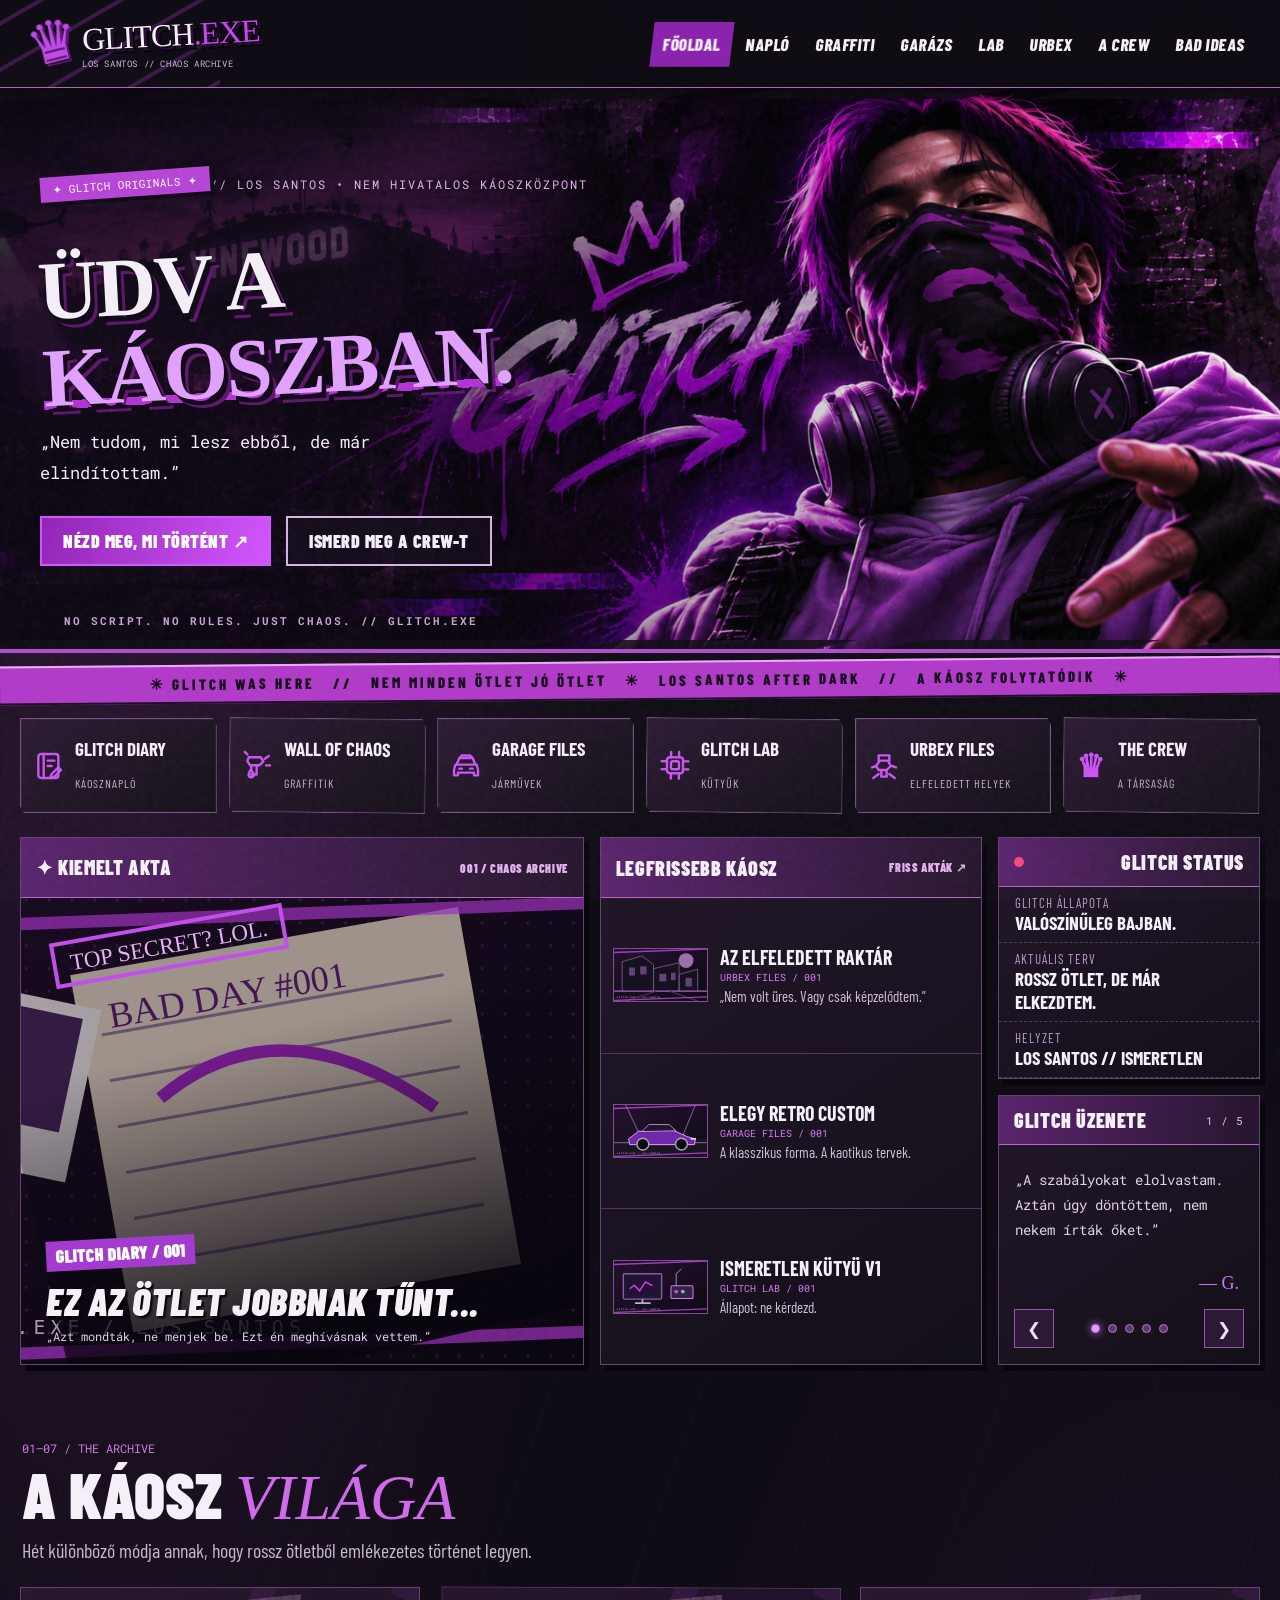
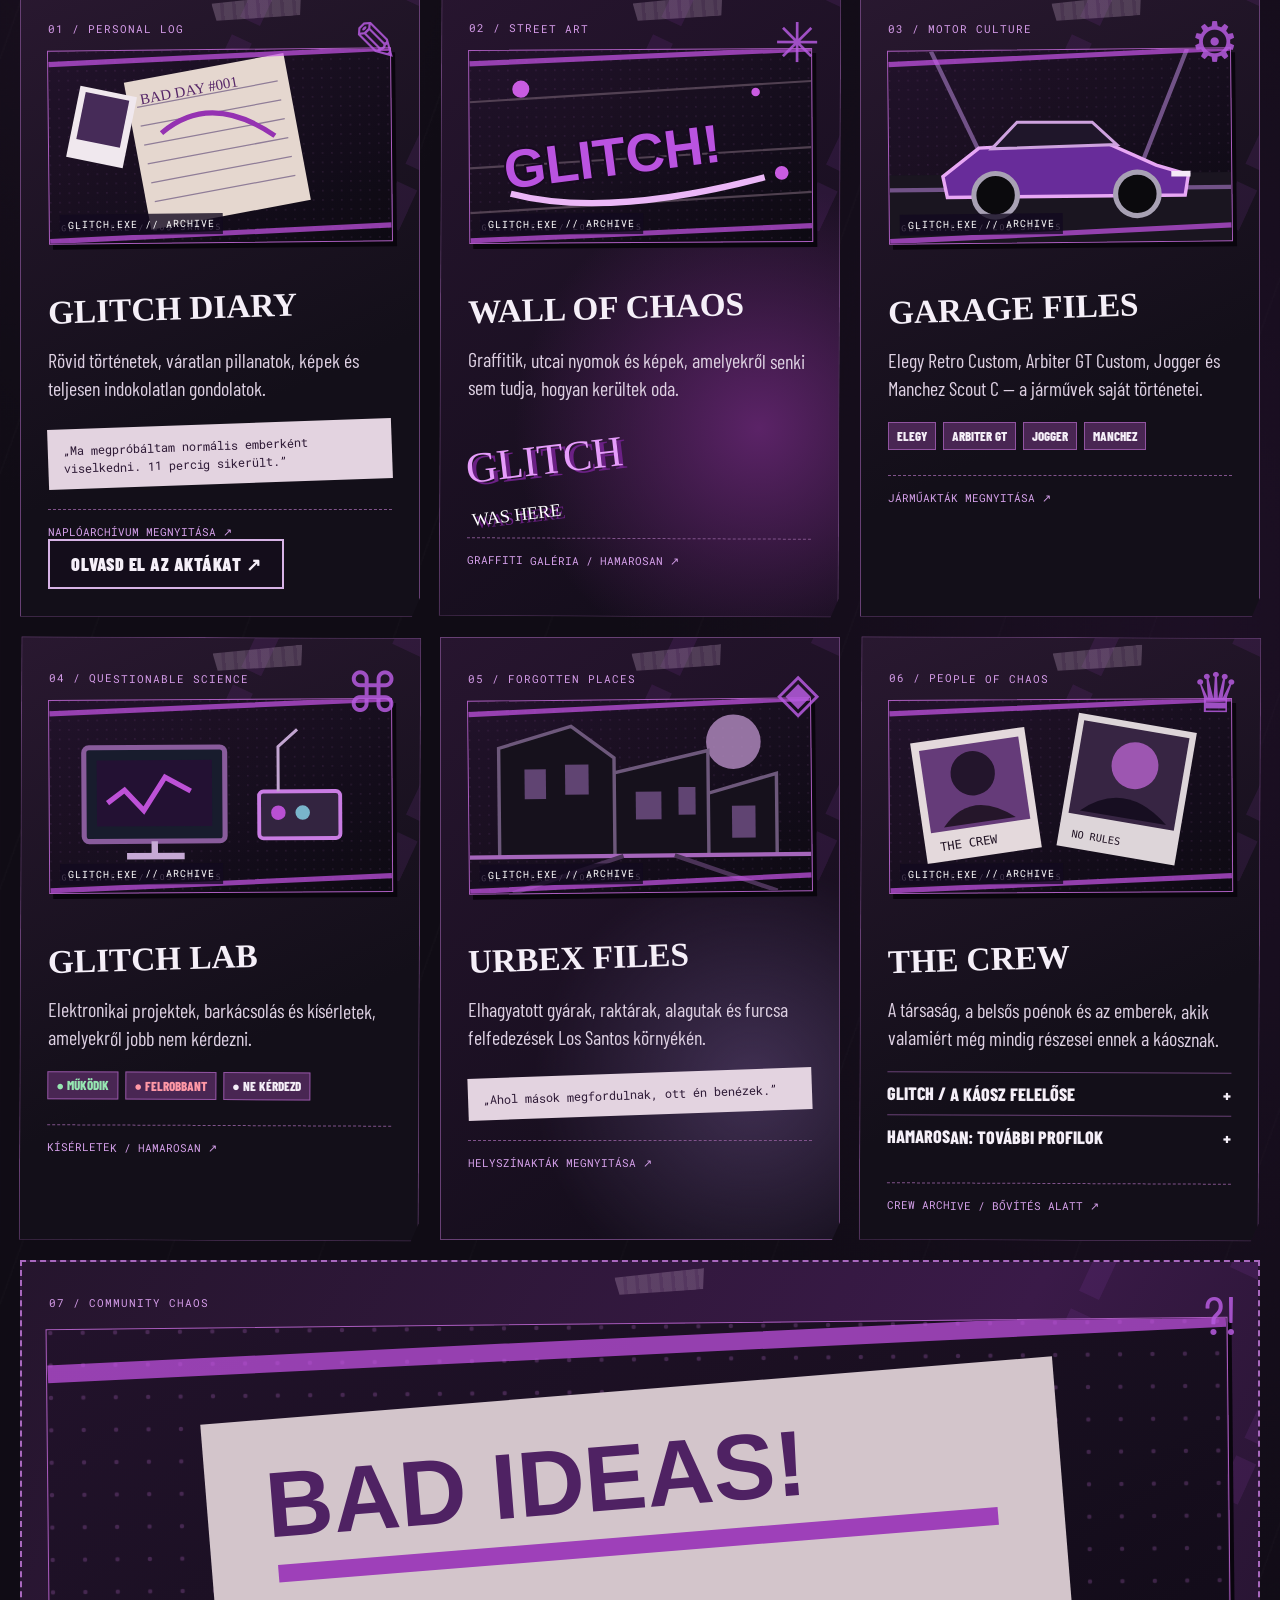
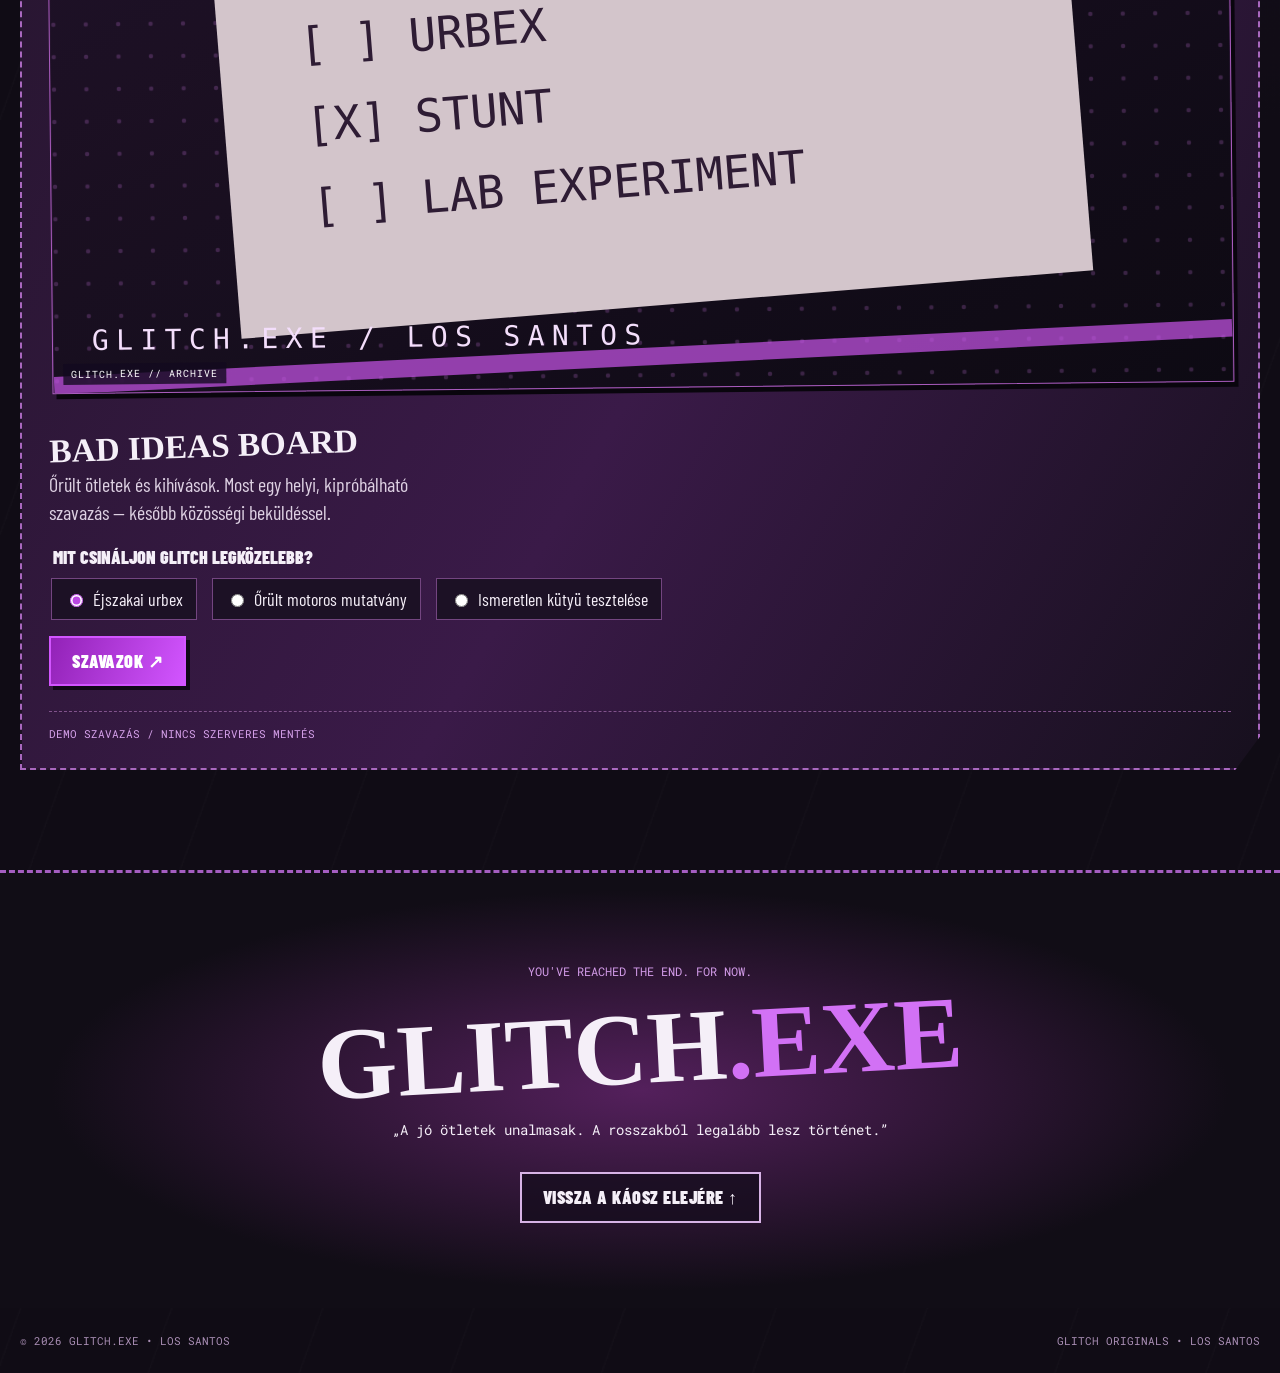
==== commit a086854a: "Add files via upload" ====
--- a/index.html
+++ b/index.html
@@ -1 +1 @@
-<!doctype html><html lang="hu"><head><meta charset="utf-8"><meta name="viewport" content="width=device-width,initial-scale=1"><meta name="theme-color" content="#100b16"><meta name="description" content="GLITCH.EXE – Los Santos kaotikus digitális graffitifala. Napló, graffiti, járművek, urbex és a Crew."><meta property="og:title" content="GLITCH.EXE — Üdv a káoszban"><meta property="og:description" content="Egy kis káosz, graffiti, urbex és minden, ami nem volt jó ötlet."><title>GLITCH.EXE | Üdv a káoszban</title><link rel="icon" href="assets/favicon.svg" type="image/svg+xml"><link rel="stylesheet" href="styles.css"></head><body><div class="spray spray-a"></div><div class="spray spray-b"></div><header class="topbar"><a class="brand" href="#home"><span class="crown">♛</span><span class="brandword">GLITCH<span>.EXE</span></span><small>LOS SANTOS // CHAOS ARCHIVE</small></a><button class="menu-toggle" aria-label="Menü megnyitása" aria-expanded="false">☰</button><nav class="nav" aria-label="Fő navigáció"><a href="#home">FŐOLDAL</a><a href="diary.html">NAPLÓ</a><a href="#wall">GRAFFITI</a><a href="#garage">GARÁZS</a><a href="#lab">LAB</a><a href="urbex.html">URBEX</a><a href="#crew">A CREW</a><a href="#ideas">BAD IDEAS</a></nav></header><main><section class="hero torn" id="home"><div class="hero-noise"></div><div class="hero-street" aria-hidden="true"><span class="skyline-label">LOS SANTOS / AFTER DARK</span><span class="vinewood">VINEWOOD</span></div><div class="hero-scratch" aria-hidden="true">✕ ✕ ✕</div><div class="hero-copy"><span class="hero-sticker">✦ GLITCH ORIGINALS ✦</span><span class="eyebrow">// LOS SANTOS • NEM HIVATALOS KÁOSZKÖZPONT</span><h1>ÜDV A<br><em>KÁOSZBAN.</em></h1><p>„Nem tudom, mi lesz ebből, de már elindítottam.”</p><div class="hero-actions"><a class="btn primary" href="#latest">NÉZD MEG, MI TÖRTÉNT ↗</a><a class="btn outline" href="#crew">ISMERD MEG A CREW-T</a></div></div><div class="hero-art" aria-hidden="true"><div class="hero-graffiti">G<span>!</span></div><div class="moon"></div><div class="cityline"></div><div class="portrait"><div class="hair"></div><div class="face"></div><div class="mask">✕ ✕ ✕</div><div class="hood"></div></div><span class="tag tag-one">NO RULES</span><span class="tag tag-two">GLITCH WAS HERE</span></div><span class="hero-bottom">NO SCRIPT. NO RULES. JUST CHAOS. // GLITCH.EXE</span></section><div class="ticker" aria-label="Glitch üzenete"><div>✳ GLITCH WAS HERE &nbsp; // &nbsp; NEM MINDEN ÖTLET JÓ ÖTLET &nbsp; ✳ &nbsp; LOS SANTOS AFTER DARK &nbsp; // &nbsp; A KÁOSZ FOLYTATÓDIK &nbsp; ✳</div></div><section class="category-strip" aria-label="Részlegek"><a href="diary.html"><b><svg viewBox="0 0 24 24" aria-hidden="true"><rect x="4" y="3" width="15" height="18" rx="2"/><path d="M8 3v18M11 8h5M11 12h3"/><path d="m14 18 5-5 2 2-5 5-3 1z"/></svg></b><strong>GLITCH DIARY</strong><small>KÁOSZNAPLÓ</small></a><a href="#wall"><b><svg viewBox="0 0 24 24" aria-hidden="true"><path d="M5 6h9l2 3-3 3H6L4 9zM7 12v4m4-4v7m-4 0h4M17 7l3-2M18 12h3M4 4 2 2"/><path d="M6 16c0 1-1 2-1 3a2 2 0 0 0 4 0c0-1-2-3-2-3"/></svg></b><strong>WALL OF CHAOS</strong><small>GRAFFITIK</small></a><a href="#garage"><b><svg viewBox="0 0 24 24" aria-hidden="true"><path d="m5 11 2-5h10l2 5M4 11h16l1 4v4h-3v-2H6v2H3v-4zM7 14h2m6 0h2M7 6l2-2h6l2 2"/></svg></b><strong>GARAGE FILES</strong><small>JÁRMŰVEK</small></a><a href="#lab"><b><svg viewBox="0 0 24 24" aria-hidden="true"><rect x="6" y="6" width="12" height="12" rx="2"/><rect x="9" y="9" width="6" height="6" rx="1"/><path d="M9 2v4m6-4v4M9 18v4m6-4v4M2 9h4m-4 6h4m12-6h4m-4 6h4"/></svg></b><strong>GLITCH LAB</strong><small>KÜTYÜK</small></a><a href="urbex.html"><b><svg viewBox="0 0 24 24" aria-hidden="true"><path d="M8 4h8v4H8zM9 8h6l2 4-3 3H8l-2-3zM10 15v5h4v-5M6 12l-3 1m15-1 3 1"/><path d="m8 18-4 3m12-3 4 3"/></svg></b><strong>URBEX FILES</strong><small>ELFELEDETT HELYEK</small></a><a href="#crew"><b>♛</b><strong>THE CREW</strong><small>A TÁRSASÁG</small></a></section><section class="dashboard" id="latest"><div class="feature panel"><div class="panel-label">✦ KIEMELT AKTA <span>001 / CHAOS ARCHIVE</span></div><a class="feature-image" id="featured-diary-link" href="diary.html#akta-001" aria-label="Legfrissebb Glitch Diary akta megnyitása"><img class="feature-cover-photo" src="assets/diary-poster.svg" alt="Glitch Diary – legfrissebb naplóbejegyzés" loading="lazy"><div class="feature-stamp">TOP SECRET? LOL.</div><div class="feature-copy"><span class="tape">GLITCH DIARY / 001</span><h2>EZ AZ ÖTLET<br>JOBBNAK TŰNT...</h2><p>„Azt mondták, ne menjek be. Ezt én meghívásnak vettem.”</p></div></a></div><div class="latest panel"><div class="panel-label">LEGFRISSEBB KÁOSZ <span>FRISS AKTÁK ↗</span></div><a class="news" href="urbex.html#helyszin-001"><span class="thumb purple"><img src="assets/urbex-poster.svg" alt="Elhagyatott raktár" loading="lazy"></span><span><strong>AZ ELFELEDETT RAKTÁR</strong><small>URBEX FILES / 001</small><em>„Nem volt üres. Vagy csak képzelődtem.”</em></span></a><a class="news" href="#garage"><span class="thumb magenta"><img src="assets/garage-poster.svg" alt="Autó a garázsban" loading="lazy"></span><span><strong>GARÁZS: ÉJFÉLI ÖTLETEK</strong><small>GARAGE FILES / 001</small><em>Újabb projekt. Kevesebb józan ész.</em></span></a><a class="news" href="#lab"><span class="thumb blue"><img src="assets/lab-poster.svg" alt="Elektronikai műhely" loading="lazy"></span><span><strong>ISMERETLEN KÜTYÜ V1</strong><small>GLITCH LAB / 001</small><em>Állapot: ne kérdezd.</em></span></a></div><aside class="sidebar"><div class="panel status"><div class="panel-label"><span class="dot"></span> GLITCH STATUS</div><p><small>GLITCH ÁLLAPOTA</small><strong>VALÓSZÍNŰLEG BAJBAN.</strong></p><p><small>AKTUÁLIS TERV</small><strong>ROSSZ ÖTLET, DE MÁR ELKEZDTEM.</strong></p><p><small>HELYZET</small><strong>LOS SANTOS // ISMERETLEN</strong></p></div><div class="panel mini"><div class="panel-label">GLITCH ÜZENETE <span id="quote-count" aria-live="polite">1 / 5</span></div><blockquote id="glitch-quote" aria-live="polite">„A szabályokat elolvastam. Aztán úgy döntöttem, nem nekem írták őket.”</blockquote><span class="signature">— G.</span><div class="quote-controls"><button type="button" id="quote-prev" aria-label="Előző üzenet">❮</button><div class="quote-dots" id="quote-dots" aria-label="Üzenet választása"></div><button type="button" id="quote-next" aria-label="Következő üzenet">❯</button></div></div></aside></section><div class="section-head"><span>01—07 / THE ARCHIVE</span><h2>A KÁOSZ <em>VILÁGA</em></h2><p>Hét különböző módja annak, hogy rossz ötletből emlékezetes történet legyen.</p></div><section class="archive-grid"><article class="archive-card diary" id="diary"><span class="index">01 / PERSONAL LOG</span><div class="archive-visual"><img src="assets/diary-poster.svg" alt="Egy összefirkált napló és polaroidok" loading="lazy"></div><div class="big-icon">✎</div><h3>GLITCH DIARY</h3><p>Rövid történetek, váratlan pillanatok, képek és teljesen indokolatlan gondolatok.</p><div class="paper-note">„Ma megpróbáltam normális emberként viselkedni. 11 percig sikerült.”</div><a class="archive-foot diary-open-link" href="diary.html">NAPLÓARCHÍVUM MEGNYITÁSA ↗</a><a class="btn outline diary-card-button" href="diary.html">OLVASD EL AZ AKTÁKAT ↗</a></article><article class="archive-card wall" id="wall"><span class="index">02 / STREET ART</span><div class="archive-visual"><img src="assets/wall-poster.svg" alt="Lila GLITCH graffiti egy falon" loading="lazy"></div><div class="big-icon">✳</div><h3>WALL OF CHAOS</h3><p>Graffitik, utcai nyomok és képek, amelyekről senki sem tudja, hogyan kerültek oda.</p><div class="graffiti-mark">GLITCH<br><small>WAS HERE</small></div><span class="archive-foot">GRAFFITI GALÉRIA / HAMAROSAN ↗</span></article><article class="archive-card garage" id="garage"><span class="index">03 / MOTOR CULTURE</span><div class="archive-visual"><img src="assets/garage-poster.svg" alt="Lila sportautó az éjszakai garázsban" loading="lazy"></div><div class="big-icon">⚙</div><h3>GARAGE FILES</h3><p>Elegy Retro Custom, Arbiter GT Custom, Jogger és Manchez Scout C — a járművek saját történetei.</p><div class="chips"><span>ELEGY</span><span>ARBITER GT</span><span>JOGGER</span><span>MANCHEZ</span></div><span class="archive-foot">JÁRMŰAKTÁK / HAMAROSAN ↗</span></article><article class="archive-card lab" id="lab"><span class="index">04 / QUESTIONABLE SCIENCE</span><div class="archive-visual"><img src="assets/lab-poster.svg" alt="Elektronikai barkácsműhely" loading="lazy"></div><div class="big-icon">⌘</div><h3>GLITCH LAB</h3><p>Elektronikai projektek, barkácsolás és kísérletek, amelyekről jobb nem kérdezni.</p><div class="statuses"><span>● MŰKÖDIK</span><span>● FELROBBANT</span><span>● NE KÉRDEZD</span></div><span class="archive-foot">KÍSÉRLETEK / HAMAROSAN ↗</span></article><article class="archive-card urbex" id="urbex"><span class="index">05 / FORGOTTEN PLACES</span><div class="archive-visual"><img src="assets/urbex-poster.svg" alt="Elhagyatott raktár éjszaka" loading="lazy"></div><div class="big-icon">◈</div><h3>URBEX FILES</h3><p>Elhagyatott gyárak, raktárak, alagutak és furcsa felfedezések Los Santos környékén.</p><div class="paper-note">„Ahol mások megfordulnak, ott én benézek.”</div><a class="archive-foot" href="urbex.html">HELYSZÍNAKTÁK MEGNYITÁSA ↗</a></article><article class="archive-card crew" id="crew"><span class="index">06 / PEOPLE OF CHAOS</span><div class="archive-visual"><img src="assets/crew-poster.svg" alt="Tépett plakátokból álló Crew kollázs" loading="lazy"></div><div class="big-icon">♛</div><h3>THE CREW</h3><p>A társaság, a belsős poénok és az emberek, akik valamiért még mindig részesei ennek a káosznak.</p><details><summary>GLITCH / A KÁOSZ FELELŐSE <span>+</span></summary><p>Ötletgyáros, örök bajkeverő, kütyümániás. A legtöbb tervet ő találja ki. Ez nem feltétlenül jó hír.</p></details><details><summary>HAMAROSAN: TOVÁBBI PROFILOK <span>+</span></summary><p>A Crew tagjai saját, lenyitható újságpapíros profilokat kapnak.</p></details><span class="archive-foot">CREW ARCHIVE / BŐVÍTÉS ALATT ↗</span></article><article class="archive-card ideas" id="ideas"><span class="index">07 / COMMUNITY CHAOS</span><div class="archive-visual"><img src="assets/ideas-poster.svg" alt="Összefirkált ötlettábla" loading="lazy"></div><div class="big-icon">?!</div><h3>BAD IDEAS BOARD</h3><p>Őrült ötletek és kihívások. Most egy helyi, kipróbálható szavazás — később közösségi beküldéssel.</p><form id="vote-form"><fieldset><legend>MIT CSINÁLJON GLITCH LEGKÖZELEBB?</legend><label><input type="radio" name="idea" value="urbex" checked> Éjszakai urbex</label><label><input type="radio" name="idea" value="stunt"> Őrült motoros mutatvány</label><label><input type="radio" name="idea" value="lab"> Ismeretlen kütyü tesztelése</label></fieldset><button class="btn primary" type="submit">SZAVAZOK ↗</button><p id="vote-result" role="status" aria-live="polite"></p></form><span class="archive-foot">DEMO SZAVAZÁS / NINCS SZERVERES MENTÉS</span></article></section><section class="closing"><span>YOU'VE REACHED THE END. FOR NOW.</span><h2>GLITCH<span>.EXE</span></h2><p>„A jó ötletek unalmasak. A rosszakból legalább lesz történet.”</p><a class="btn outline" href="#home">VISSZA A KÁOSZ ELEJÉRE ↑</a></section></main><footer><span>© <span id="year"></span> GLITCH.EXE • LOS SANTOS</span><span>GLITCH ORIGINALS • LOS SANTOS</span></footer><script src="script.js" defer></script></body></html>
+<!doctype html><html lang="hu"><head><meta charset="utf-8"><meta name="viewport" content="width=device-width,initial-scale=1"><meta name="theme-color" content="#100b16"><meta name="description" content="GLITCH.EXE – Los Santos kaotikus digitális graffitifala. Napló, graffiti, járművek, urbex és a Crew."><meta property="og:title" content="GLITCH.EXE — Üdv a káoszban"><meta property="og:description" content="Egy kis káosz, graffiti, urbex és minden, ami nem volt jó ötlet."><title>GLITCH.EXE | Üdv a káoszban</title><link rel="icon" href="assets/favicon.svg" type="image/svg+xml"><link rel="stylesheet" href="styles.css"></head><body><div class="spray spray-a"></div><div class="spray spray-b"></div><header class="topbar"><a class="brand" href="#home"><span class="crown">♛</span><span class="brandword">GLITCH<span>.EXE</span></span><small>LOS SANTOS // CHAOS ARCHIVE</small></a><button class="menu-toggle" aria-label="Menü megnyitása" aria-expanded="false">☰</button><nav class="nav" aria-label="Fő navigáció"><a href="#home">FŐOLDAL</a><a href="diary.html">NAPLÓ</a><a href="#wall">GRAFFITI</a><a href="garage.html">GARÁZS</a><a href="#lab">LAB</a><a href="urbex.html">URBEX</a><a href="#crew">A CREW</a><a href="#ideas">BAD IDEAS</a></nav></header><main><section class="hero torn" id="home"><div class="hero-noise"></div><div class="hero-street" aria-hidden="true"><span class="skyline-label">LOS SANTOS / AFTER DARK</span><span class="vinewood">VINEWOOD</span></div><div class="hero-scratch" aria-hidden="true">✕ ✕ ✕</div><div class="hero-copy"><span class="hero-sticker">✦ GLITCH ORIGINALS ✦</span><span class="eyebrow">// LOS SANTOS • NEM HIVATALOS KÁOSZKÖZPONT</span><h1>ÜDV A<br><em>KÁOSZBAN.</em></h1><p>„Nem tudom, mi lesz ebből, de már elindítottam.”</p><div class="hero-actions"><a class="btn primary" href="#latest">NÉZD MEG, MI TÖRTÉNT ↗</a><a class="btn outline" href="#crew">ISMERD MEG A CREW-T</a></div></div><div class="hero-art" aria-hidden="true"><div class="hero-graffiti">G<span>!</span></div><div class="moon"></div><div class="cityline"></div><div class="portrait"><div class="hair"></div><div class="face"></div><div class="mask">✕ ✕ ✕</div><div class="hood"></div></div><span class="tag tag-one">NO RULES</span><span class="tag tag-two">GLITCH WAS HERE</span></div><span class="hero-bottom">NO SCRIPT. NO RULES. JUST CHAOS. // GLITCH.EXE</span></section><div class="ticker" aria-label="Glitch üzenete"><div>✳ GLITCH WAS HERE &nbsp; // &nbsp; NEM MINDEN ÖTLET JÓ ÖTLET &nbsp; ✳ &nbsp; LOS SANTOS AFTER DARK &nbsp; // &nbsp; A KÁOSZ FOLYTATÓDIK &nbsp; ✳</div></div><section class="category-strip" aria-label="Részlegek"><a href="diary.html"><b><svg viewBox="0 0 24 24" aria-hidden="true"><rect x="4" y="3" width="15" height="18" rx="2"/><path d="M8 3v18M11 8h5M11 12h3"/><path d="m14 18 5-5 2 2-5 5-3 1z"/></svg></b><strong>GLITCH DIARY</strong><small>KÁOSZNAPLÓ</small></a><a href="#wall"><b><svg viewBox="0 0 24 24" aria-hidden="true"><path d="M5 6h9l2 3-3 3H6L4 9zM7 12v4m4-4v7m-4 0h4M17 7l3-2M18 12h3M4 4 2 2"/><path d="M6 16c0 1-1 2-1 3a2 2 0 0 0 4 0c0-1-2-3-2-3"/></svg></b><strong>WALL OF CHAOS</strong><small>GRAFFITIK</small></a><a href="garage.html"><b><svg viewBox="0 0 24 24" aria-hidden="true"><path d="m5 11 2-5h10l2 5M4 11h16l1 4v4h-3v-2H6v2H3v-4zM7 14h2m6 0h2M7 6l2-2h6l2 2"/></svg></b><strong>GARAGE FILES</strong><small>JÁRMŰVEK</small></a><a href="#lab"><b><svg viewBox="0 0 24 24" aria-hidden="true"><rect x="6" y="6" width="12" height="12" rx="2"/><rect x="9" y="9" width="6" height="6" rx="1"/><path d="M9 2v4m6-4v4M9 18v4m6-4v4M2 9h4m-4 6h4m12-6h4m-4 6h4"/></svg></b><strong>GLITCH LAB</strong><small>KÜTYÜK</small></a><a href="urbex.html"><b><svg viewBox="0 0 24 24" aria-hidden="true"><path d="M8 4h8v4H8zM9 8h6l2 4-3 3H8l-2-3zM10 15v5h4v-5M6 12l-3 1m15-1 3 1"/><path d="m8 18-4 3m12-3 4 3"/></svg></b><strong>URBEX FILES</strong><small>ELFELEDETT HELYEK</small></a><a href="#crew"><b>♛</b><strong>THE CREW</strong><small>A TÁRSASÁG</small></a></section><section class="dashboard" id="latest"><div class="feature panel"><div class="panel-label">✦ KIEMELT AKTA <span>001 / CHAOS ARCHIVE</span></div><a class="feature-image" id="featured-diary-link" href="diary.html#akta-001" aria-label="Legfrissebb Glitch Diary akta megnyitása"><img class="feature-cover-photo" src="assets/diary-poster.svg" alt="Glitch Diary – legfrissebb naplóbejegyzés" loading="lazy"><div class="feature-stamp">TOP SECRET? LOL.</div><div class="feature-copy"><span class="tape">GLITCH DIARY / 001</span><h2>EZ AZ ÖTLET<br>JOBBNAK TŰNT...</h2><p>„Azt mondták, ne menjek be. Ezt én meghívásnak vettem.”</p></div></a></div><div class="latest panel"><div class="panel-label">LEGFRISSEBB KÁOSZ <span>FRISS AKTÁK ↗</span></div><a class="news" href="urbex.html#helyszin-001"><span class="thumb purple"><img src="assets/urbex-poster.svg" alt="Elhagyatott raktár" loading="lazy"></span><span><strong>AZ ELFELEDETT RAKTÁR</strong><small>URBEX FILES / 001</small><em>„Nem volt üres. Vagy csak képzelődtem.”</em></span></a><a class="news" href="garage.html#elegy-retro-custom"><span class="thumb magenta"><img src="assets/garage-poster.svg" alt="Autó a garázsban" loading="lazy"></span><span><strong>ELEGY RETRO CUSTOM</strong><small>GARAGE FILES / 001</small><em>A klasszikus forma. A kaotikus tervek.</em></span></a><a class="news" href="#lab"><span class="thumb blue"><img src="assets/lab-poster.svg" alt="Elektronikai műhely" loading="lazy"></span><span><strong>ISMERETLEN KÜTYÜ V1</strong><small>GLITCH LAB / 001</small><em>Állapot: ne kérdezd.</em></span></a></div><aside class="sidebar"><div class="panel status"><div class="panel-label"><span class="dot"></span> GLITCH STATUS</div><p><small>GLITCH ÁLLAPOTA</small><strong>VALÓSZÍNŰLEG BAJBAN.</strong></p><p><small>AKTUÁLIS TERV</small><strong>ROSSZ ÖTLET, DE MÁR ELKEZDTEM.</strong></p><p><small>HELYZET</small><strong>LOS SANTOS // ISMERETLEN</strong></p></div><div class="panel mini"><div class="panel-label">GLITCH ÜZENETE <span id="quote-count" aria-live="polite">1 / 5</span></div><blockquote id="glitch-quote" aria-live="polite">„A szabályokat elolvastam. Aztán úgy döntöttem, nem nekem írták őket.”</blockquote><span class="signature">— G.</span><div class="quote-controls"><button type="button" id="quote-prev" aria-label="Előző üzenet">❮</button><div class="quote-dots" id="quote-dots" aria-label="Üzenet választása"></div><button type="button" id="quote-next" aria-label="Következő üzenet">❯</button></div></div></aside></section><div class="section-head"><span>01—07 / THE ARCHIVE</span><h2>A KÁOSZ <em>VILÁGA</em></h2><p>Hét különböző módja annak, hogy rossz ötletből emlékezetes történet legyen.</p></div><section class="archive-grid"><article class="archive-card diary" id="diary"><span class="index">01 / PERSONAL LOG</span><div class="archive-visual"><img src="assets/diary-poster.svg" alt="Egy összefirkált napló és polaroidok" loading="lazy"></div><div class="big-icon">✎</div><h3>GLITCH DIARY</h3><p>Rövid történetek, váratlan pillanatok, képek és teljesen indokolatlan gondolatok.</p><div class="paper-note">„Ma megpróbáltam normális emberként viselkedni. 11 percig sikerült.”</div><a class="archive-foot diary-open-link" href="diary.html">NAPLÓARCHÍVUM MEGNYITÁSA ↗</a><a class="btn outline diary-card-button" href="diary.html">OLVASD EL AZ AKTÁKAT ↗</a></article><article class="archive-card wall" id="wall"><span class="index">02 / STREET ART</span><div class="archive-visual"><img src="assets/wall-poster.svg" alt="Lila GLITCH graffiti egy falon" loading="lazy"></div><div class="big-icon">✳</div><h3>WALL OF CHAOS</h3><p>Graffitik, utcai nyomok és képek, amelyekről senki sem tudja, hogyan kerültek oda.</p><div class="graffiti-mark">GLITCH<br><small>WAS HERE</small></div><span class="archive-foot">GRAFFITI GALÉRIA / HAMAROSAN ↗</span></article><article class="archive-card garage" id="garage"><span class="index">03 / MOTOR CULTURE</span><div class="archive-visual"><img src="assets/garage-poster.svg" alt="Lila sportautó az éjszakai garázsban" loading="lazy"></div><div class="big-icon">⚙</div><h3>GARAGE FILES</h3><p>Elegy Retro Custom, Arbiter GT Custom, Jogger és Manchez Scout C — a járművek saját történetei.</p><div class="chips"><span>ELEGY</span><span>ARBITER GT</span><span>JOGGER</span><span>MANCHEZ</span></div><a class="archive-foot" href="garage.html">JÁRMŰAKTÁK MEGNYITÁSA ↗</a></article><article class="archive-card lab" id="lab"><span class="index">04 / QUESTIONABLE SCIENCE</span><div class="archive-visual"><img src="assets/lab-poster.svg" alt="Elektronikai barkácsműhely" loading="lazy"></div><div class="big-icon">⌘</div><h3>GLITCH LAB</h3><p>Elektronikai projektek, barkácsolás és kísérletek, amelyekről jobb nem kérdezni.</p><div class="statuses"><span>● MŰKÖDIK</span><span>● FELROBBANT</span><span>● NE KÉRDEZD</span></div><span class="archive-foot">KÍSÉRLETEK / HAMAROSAN ↗</span></article><article class="archive-card urbex" id="urbex"><span class="index">05 / FORGOTTEN PLACES</span><div class="archive-visual"><img src="assets/urbex-poster.svg" alt="Elhagyatott raktár éjszaka" loading="lazy"></div><div class="big-icon">◈</div><h3>URBEX FILES</h3><p>Elhagyatott gyárak, raktárak, alagutak és furcsa felfedezések Los Santos környékén.</p><div class="paper-note">„Ahol mások megfordulnak, ott én benézek.”</div><a class="archive-foot" href="urbex.html">HELYSZÍNAKTÁK MEGNYITÁSA ↗</a></article><article class="archive-card crew" id="crew"><span class="index">06 / PEOPLE OF CHAOS</span><div class="archive-visual"><img src="assets/crew-poster.svg" alt="Tépett plakátokból álló Crew kollázs" loading="lazy"></div><div class="big-icon">♛</div><h3>THE CREW</h3><p>A társaság, a belsős poénok és az emberek, akik valamiért még mindig részesei ennek a káosznak.</p><details><summary>GLITCH / A KÁOSZ FELELŐSE <span>+</span></summary><p>Ötletgyáros, örök bajkeverő, kütyümániás. A legtöbb tervet ő találja ki. Ez nem feltétlenül jó hír.</p></details><details><summary>HAMAROSAN: TOVÁBBI PROFILOK <span>+</span></summary><p>A Crew tagjai saját, lenyitható újságpapíros profilokat kapnak.</p></details><span class="archive-foot">CREW ARCHIVE / BŐVÍTÉS ALATT ↗</span></article><article class="archive-card ideas" id="ideas"><span class="index">07 / COMMUNITY CHAOS</span><div class="archive-visual"><img src="assets/ideas-poster.svg" alt="Összefirkált ötlettábla" loading="lazy"></div><div class="big-icon">?!</div><h3>BAD IDEAS BOARD</h3><p>Őrült ötletek és kihívások. Most egy helyi, kipróbálható szavazás — később közösségi beküldéssel.</p><form id="vote-form"><fieldset><legend>MIT CSINÁLJON GLITCH LEGKÖZELEBB?</legend><label><input type="radio" name="idea" value="urbex" checked> Éjszakai urbex</label><label><input type="radio" name="idea" value="stunt"> Őrült motoros mutatvány</label><label><input type="radio" name="idea" value="lab"> Ismeretlen kütyü tesztelése</label></fieldset><button class="btn primary" type="submit">SZAVAZOK ↗</button><p id="vote-result" role="status" aria-live="polite"></p></form><span class="archive-foot">DEMO SZAVAZÁS / NINCS SZERVERES MENTÉS</span></article></section><section class="closing"><span>YOU'VE REACHED THE END. FOR NOW.</span><h2>GLITCH<span>.EXE</span></h2><p>„A jó ötletek unalmasak. A rosszakból legalább lesz történet.”</p><a class="btn outline" href="#home">VISSZA A KÁOSZ ELEJÉRE ↑</a></section></main><footer><span>© <span id="year"></span> GLITCH.EXE • LOS SANTOS</span><span>GLITCH ORIGINALS • LOS SANTOS</span></footer><script src="script.js" defer></script></body></html>
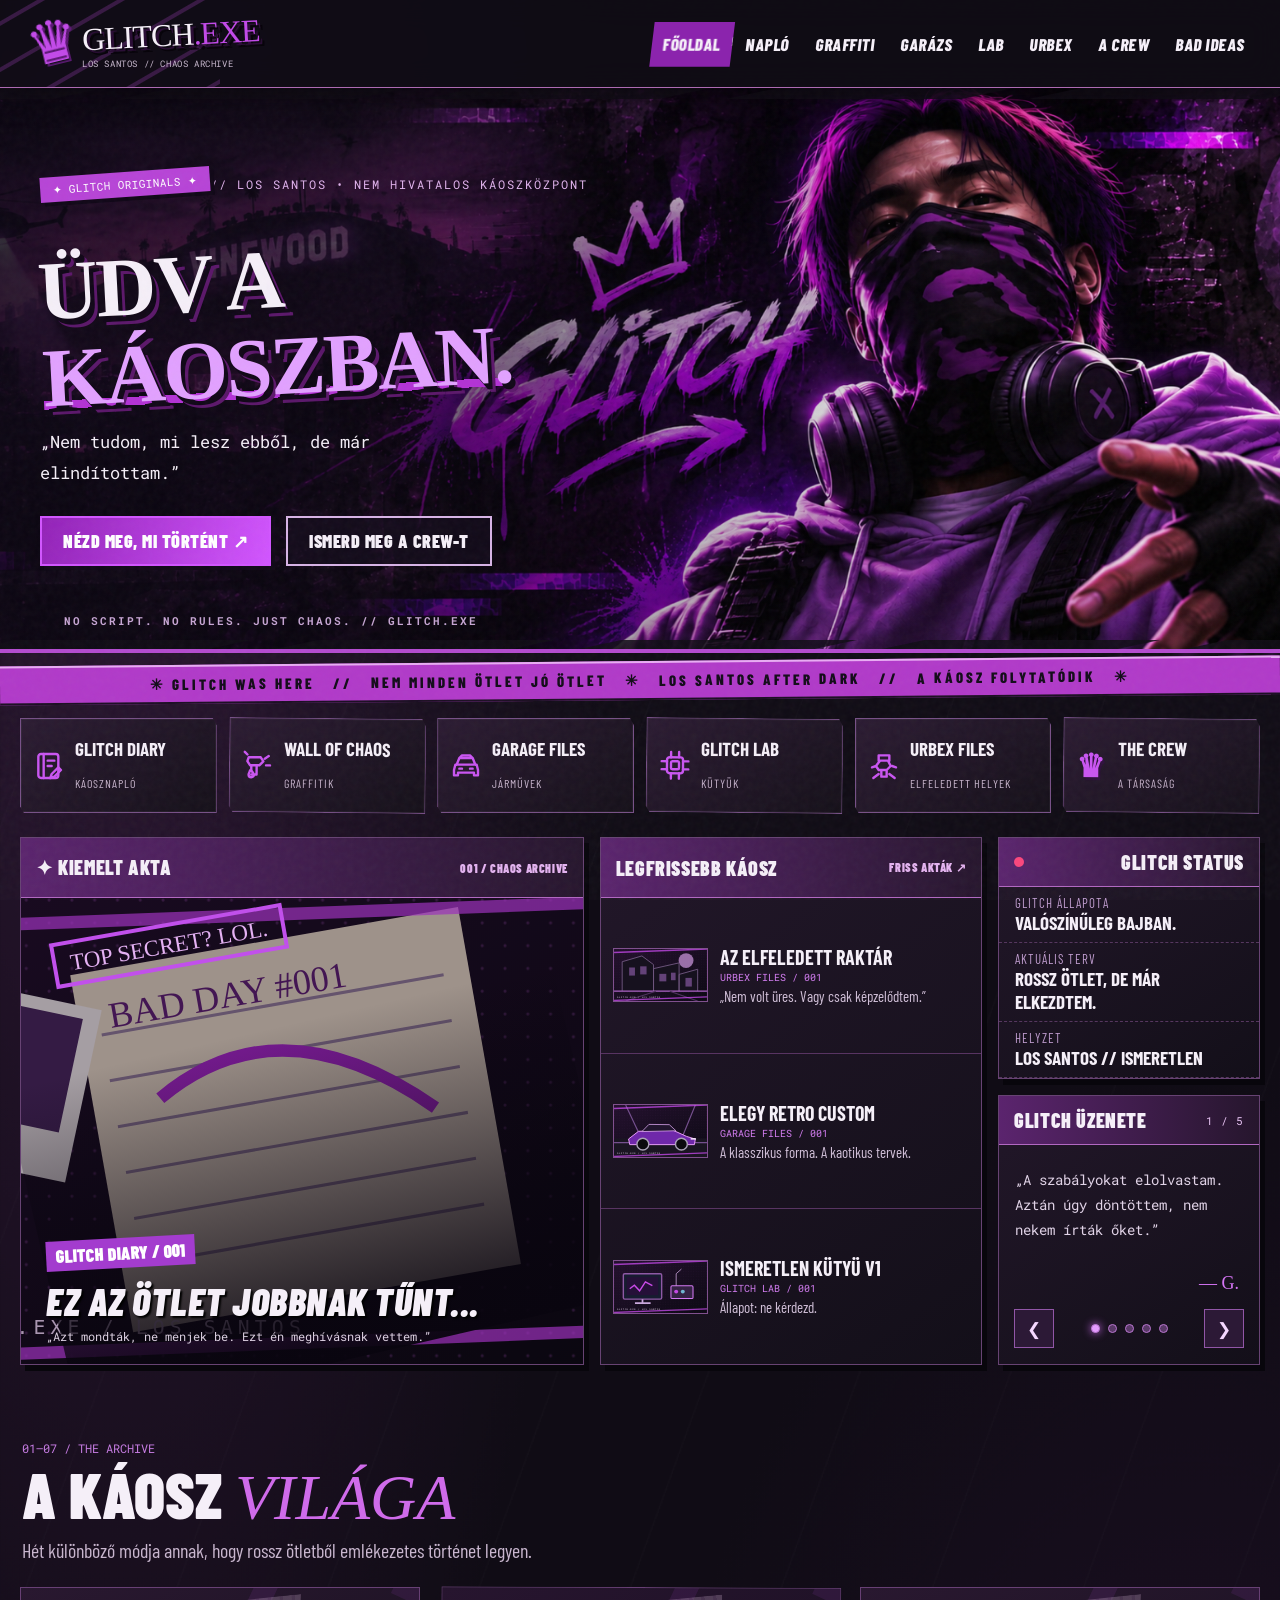
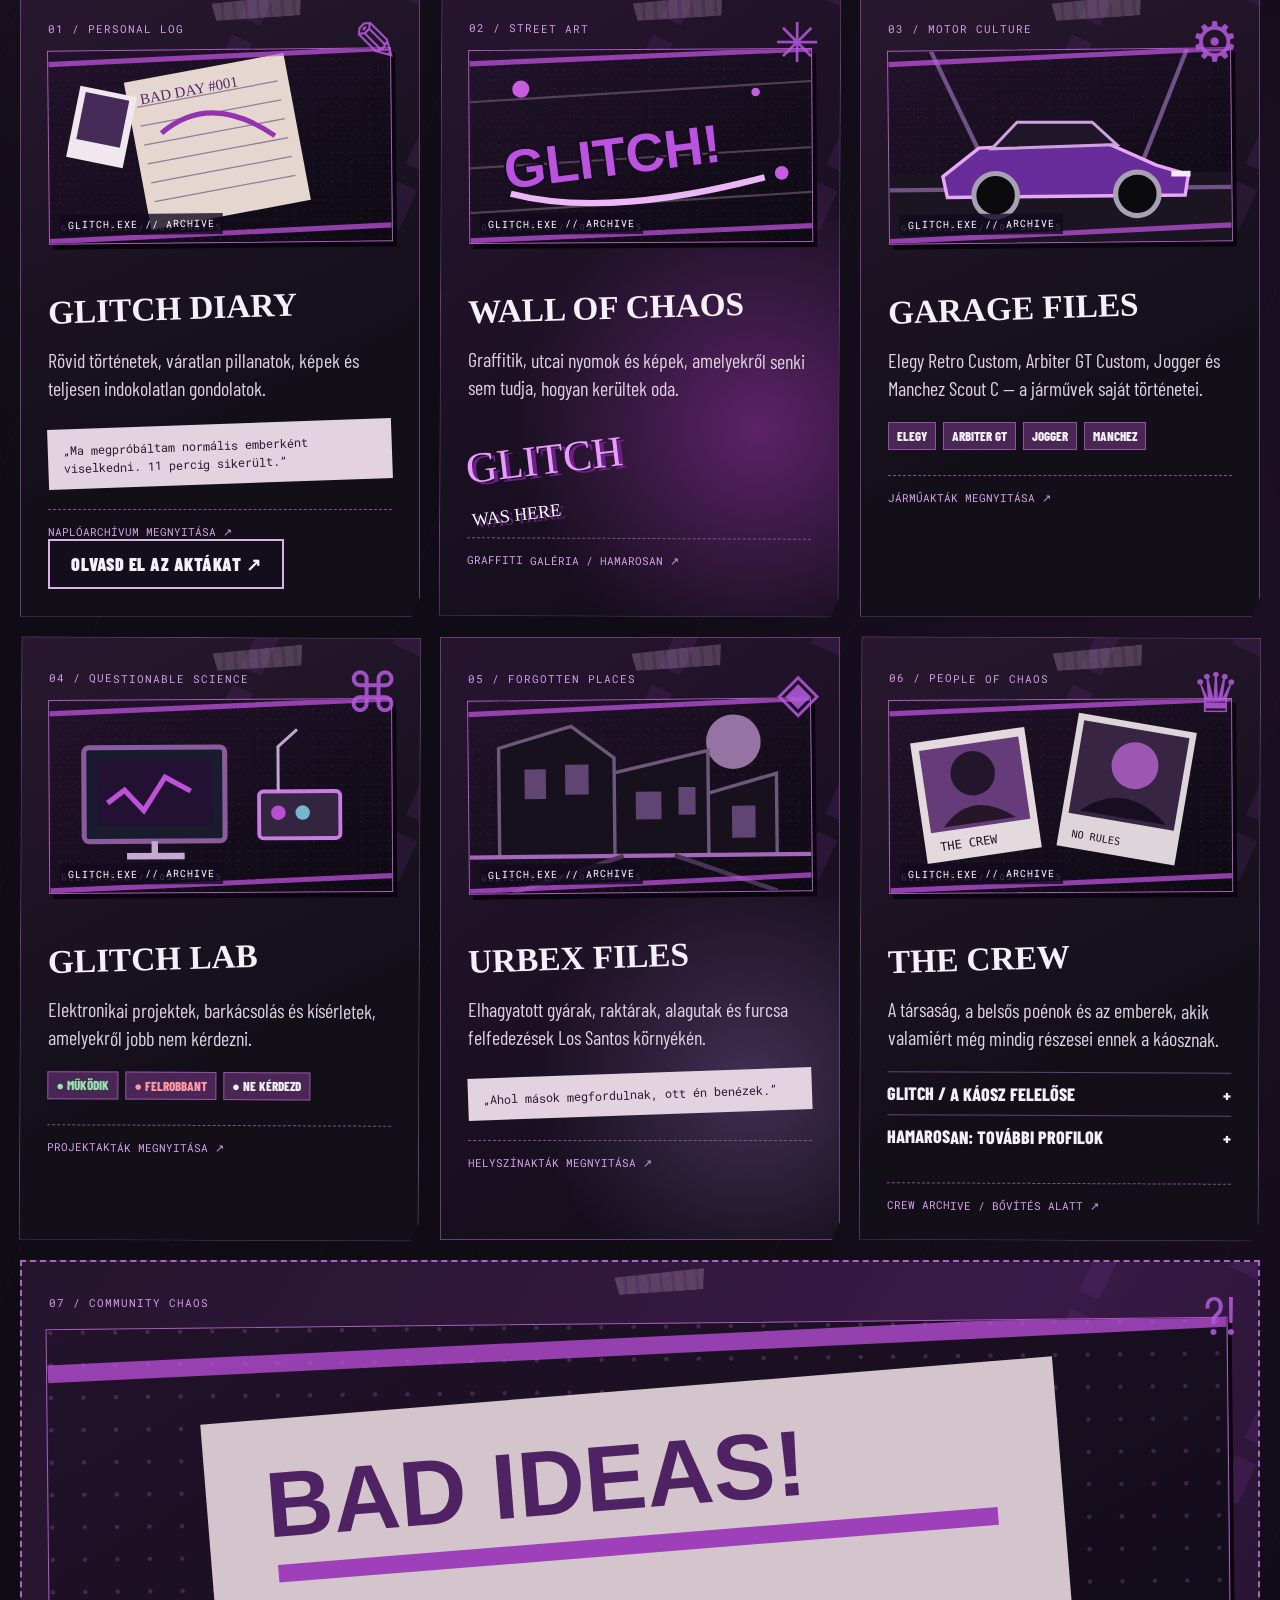
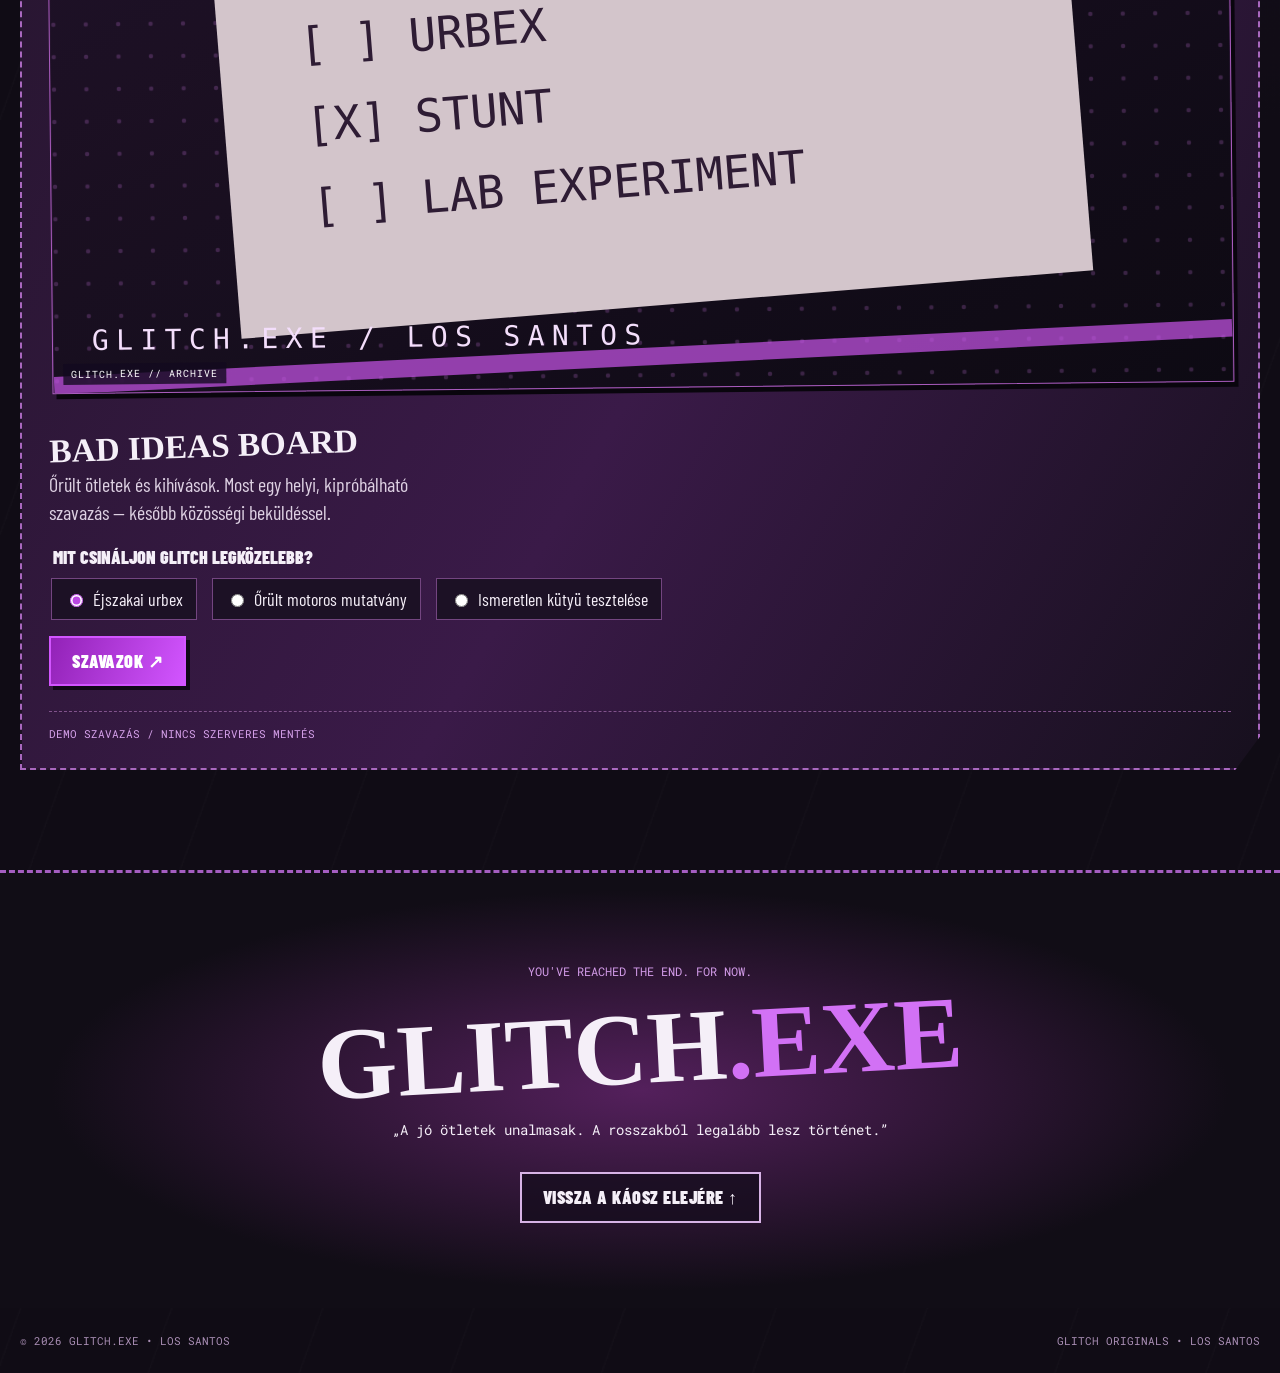
==== commit 281073da: "Add files via upload" ====
--- a/index.html
+++ b/index.html
@@ -1 +1 @@
-<!doctype html><html lang="hu"><head><meta charset="utf-8"><meta name="viewport" content="width=device-width,initial-scale=1"><meta name="theme-color" content="#100b16"><meta name="description" content="GLITCH.EXE – Los Santos kaotikus digitális graffitifala. Napló, graffiti, járművek, urbex és a Crew."><meta property="og:title" content="GLITCH.EXE — Üdv a káoszban"><meta property="og:description" content="Egy kis káosz, graffiti, urbex és minden, ami nem volt jó ötlet."><title>GLITCH.EXE | Üdv a káoszban</title><link rel="icon" href="assets/favicon.svg" type="image/svg+xml"><link rel="stylesheet" href="styles.css"></head><body><div class="spray spray-a"></div><div class="spray spray-b"></div><header class="topbar"><a class="brand" href="#home"><span class="crown">♛</span><span class="brandword">GLITCH<span>.EXE</span></span><small>LOS SANTOS // CHAOS ARCHIVE</small></a><button class="menu-toggle" aria-label="Menü megnyitása" aria-expanded="false">☰</button><nav class="nav" aria-label="Fő navigáció"><a href="#home">FŐOLDAL</a><a href="diary.html">NAPLÓ</a><a href="#wall">GRAFFITI</a><a href="garage.html">GARÁZS</a><a href="#lab">LAB</a><a href="urbex.html">URBEX</a><a href="#crew">A CREW</a><a href="#ideas">BAD IDEAS</a></nav></header><main><section class="hero torn" id="home"><div class="hero-noise"></div><div class="hero-street" aria-hidden="true"><span class="skyline-label">LOS SANTOS / AFTER DARK</span><span class="vinewood">VINEWOOD</span></div><div class="hero-scratch" aria-hidden="true">✕ ✕ ✕</div><div class="hero-copy"><span class="hero-sticker">✦ GLITCH ORIGINALS ✦</span><span class="eyebrow">// LOS SANTOS • NEM HIVATALOS KÁOSZKÖZPONT</span><h1>ÜDV A<br><em>KÁOSZBAN.</em></h1><p>„Nem tudom, mi lesz ebből, de már elindítottam.”</p><div class="hero-actions"><a class="btn primary" href="#latest">NÉZD MEG, MI TÖRTÉNT ↗</a><a class="btn outline" href="#crew">ISMERD MEG A CREW-T</a></div></div><div class="hero-art" aria-hidden="true"><div class="hero-graffiti">G<span>!</span></div><div class="moon"></div><div class="cityline"></div><div class="portrait"><div class="hair"></div><div class="face"></div><div class="mask">✕ ✕ ✕</div><div class="hood"></div></div><span class="tag tag-one">NO RULES</span><span class="tag tag-two">GLITCH WAS HERE</span></div><span class="hero-bottom">NO SCRIPT. NO RULES. JUST CHAOS. // GLITCH.EXE</span></section><div class="ticker" aria-label="Glitch üzenete"><div>✳ GLITCH WAS HERE &nbsp; // &nbsp; NEM MINDEN ÖTLET JÓ ÖTLET &nbsp; ✳ &nbsp; LOS SANTOS AFTER DARK &nbsp; // &nbsp; A KÁOSZ FOLYTATÓDIK &nbsp; ✳</div></div><section class="category-strip" aria-label="Részlegek"><a href="diary.html"><b><svg viewBox="0 0 24 24" aria-hidden="true"><rect x="4" y="3" width="15" height="18" rx="2"/><path d="M8 3v18M11 8h5M11 12h3"/><path d="m14 18 5-5 2 2-5 5-3 1z"/></svg></b><strong>GLITCH DIARY</strong><small>KÁOSZNAPLÓ</small></a><a href="#wall"><b><svg viewBox="0 0 24 24" aria-hidden="true"><path d="M5 6h9l2 3-3 3H6L4 9zM7 12v4m4-4v7m-4 0h4M17 7l3-2M18 12h3M4 4 2 2"/><path d="M6 16c0 1-1 2-1 3a2 2 0 0 0 4 0c0-1-2-3-2-3"/></svg></b><strong>WALL OF CHAOS</strong><small>GRAFFITIK</small></a><a href="garage.html"><b><svg viewBox="0 0 24 24" aria-hidden="true"><path d="m5 11 2-5h10l2 5M4 11h16l1 4v4h-3v-2H6v2H3v-4zM7 14h2m6 0h2M7 6l2-2h6l2 2"/></svg></b><strong>GARAGE FILES</strong><small>JÁRMŰVEK</small></a><a href="#lab"><b><svg viewBox="0 0 24 24" aria-hidden="true"><rect x="6" y="6" width="12" height="12" rx="2"/><rect x="9" y="9" width="6" height="6" rx="1"/><path d="M9 2v4m6-4v4M9 18v4m6-4v4M2 9h4m-4 6h4m12-6h4m-4 6h4"/></svg></b><strong>GLITCH LAB</strong><small>KÜTYÜK</small></a><a href="urbex.html"><b><svg viewBox="0 0 24 24" aria-hidden="true"><path d="M8 4h8v4H8zM9 8h6l2 4-3 3H8l-2-3zM10 15v5h4v-5M6 12l-3 1m15-1 3 1"/><path d="m8 18-4 3m12-3 4 3"/></svg></b><strong>URBEX FILES</strong><small>ELFELEDETT HELYEK</small></a><a href="#crew"><b>♛</b><strong>THE CREW</strong><small>A TÁRSASÁG</small></a></section><section class="dashboard" id="latest"><div class="feature panel"><div class="panel-label">✦ KIEMELT AKTA <span>001 / CHAOS ARCHIVE</span></div><a class="feature-image" id="featured-diary-link" href="diary.html#akta-001" aria-label="Legfrissebb Glitch Diary akta megnyitása"><img class="feature-cover-photo" src="assets/diary-poster.svg" alt="Glitch Diary – legfrissebb naplóbejegyzés" loading="lazy"><div class="feature-stamp">TOP SECRET? LOL.</div><div class="feature-copy"><span class="tape">GLITCH DIARY / 001</span><h2>EZ AZ ÖTLET<br>JOBBNAK TŰNT...</h2><p>„Azt mondták, ne menjek be. Ezt én meghívásnak vettem.”</p></div></a></div><div class="latest panel"><div class="panel-label">LEGFRISSEBB KÁOSZ <span>FRISS AKTÁK ↗</span></div><a class="news" href="urbex.html#helyszin-001"><span class="thumb purple"><img src="assets/urbex-poster.svg" alt="Elhagyatott raktár" loading="lazy"></span><span><strong>AZ ELFELEDETT RAKTÁR</strong><small>URBEX FILES / 001</small><em>„Nem volt üres. Vagy csak képzelődtem.”</em></span></a><a class="news" href="garage.html#elegy-retro-custom"><span class="thumb magenta"><img src="assets/garage-poster.svg" alt="Autó a garázsban" loading="lazy"></span><span><strong>ELEGY RETRO CUSTOM</strong><small>GARAGE FILES / 001</small><em>A klasszikus forma. A kaotikus tervek.</em></span></a><a class="news" href="#lab"><span class="thumb blue"><img src="assets/lab-poster.svg" alt="Elektronikai műhely" loading="lazy"></span><span><strong>ISMERETLEN KÜTYÜ V1</strong><small>GLITCH LAB / 001</small><em>Állapot: ne kérdezd.</em></span></a></div><aside class="sidebar"><div class="panel status"><div class="panel-label"><span class="dot"></span> GLITCH STATUS</div><p><small>GLITCH ÁLLAPOTA</small><strong>VALÓSZÍNŰLEG BAJBAN.</strong></p><p><small>AKTUÁLIS TERV</small><strong>ROSSZ ÖTLET, DE MÁR ELKEZDTEM.</strong></p><p><small>HELYZET</small><strong>LOS SANTOS // ISMERETLEN</strong></p></div><div class="panel mini"><div class="panel-label">GLITCH ÜZENETE <span id="quote-count" aria-live="polite">1 / 5</span></div><blockquote id="glitch-quote" aria-live="polite">„A szabályokat elolvastam. Aztán úgy döntöttem, nem nekem írták őket.”</blockquote><span class="signature">— G.</span><div class="quote-controls"><button type="button" id="quote-prev" aria-label="Előző üzenet">❮</button><div class="quote-dots" id="quote-dots" aria-label="Üzenet választása"></div><button type="button" id="quote-next" aria-label="Következő üzenet">❯</button></div></div></aside></section><div class="section-head"><span>01—07 / THE ARCHIVE</span><h2>A KÁOSZ <em>VILÁGA</em></h2><p>Hét különböző módja annak, hogy rossz ötletből emlékezetes történet legyen.</p></div><section class="archive-grid"><article class="archive-card diary" id="diary"><span class="index">01 / PERSONAL LOG</span><div class="archive-visual"><img src="assets/diary-poster.svg" alt="Egy összefirkált napló és polaroidok" loading="lazy"></div><div class="big-icon">✎</div><h3>GLITCH DIARY</h3><p>Rövid történetek, váratlan pillanatok, képek és teljesen indokolatlan gondolatok.</p><div class="paper-note">„Ma megpróbáltam normális emberként viselkedni. 11 percig sikerült.”</div><a class="archive-foot diary-open-link" href="diary.html">NAPLÓARCHÍVUM MEGNYITÁSA ↗</a><a class="btn outline diary-card-button" href="diary.html">OLVASD EL AZ AKTÁKAT ↗</a></article><article class="archive-card wall" id="wall"><span class="index">02 / STREET ART</span><div class="archive-visual"><img src="assets/wall-poster.svg" alt="Lila GLITCH graffiti egy falon" loading="lazy"></div><div class="big-icon">✳</div><h3>WALL OF CHAOS</h3><p>Graffitik, utcai nyomok és képek, amelyekről senki sem tudja, hogyan kerültek oda.</p><div class="graffiti-mark">GLITCH<br><small>WAS HERE</small></div><span class="archive-foot">GRAFFITI GALÉRIA / HAMAROSAN ↗</span></article><article class="archive-card garage" id="garage"><span class="index">03 / MOTOR CULTURE</span><div class="archive-visual"><img src="assets/garage-poster.svg" alt="Lila sportautó az éjszakai garázsban" loading="lazy"></div><div class="big-icon">⚙</div><h3>GARAGE FILES</h3><p>Elegy Retro Custom, Arbiter GT Custom, Jogger és Manchez Scout C — a járművek saját történetei.</p><div class="chips"><span>ELEGY</span><span>ARBITER GT</span><span>JOGGER</span><span>MANCHEZ</span></div><a class="archive-foot" href="garage.html">JÁRMŰAKTÁK MEGNYITÁSA ↗</a></article><article class="archive-card lab" id="lab"><span class="index">04 / QUESTIONABLE SCIENCE</span><div class="archive-visual"><img src="assets/lab-poster.svg" alt="Elektronikai barkácsműhely" loading="lazy"></div><div class="big-icon">⌘</div><h3>GLITCH LAB</h3><p>Elektronikai projektek, barkácsolás és kísérletek, amelyekről jobb nem kérdezni.</p><div class="statuses"><span>● MŰKÖDIK</span><span>● FELROBBANT</span><span>● NE KÉRDEZD</span></div><span class="archive-foot">KÍSÉRLETEK / HAMAROSAN ↗</span></article><article class="archive-card urbex" id="urbex"><span class="index">05 / FORGOTTEN PLACES</span><div class="archive-visual"><img src="assets/urbex-poster.svg" alt="Elhagyatott raktár éjszaka" loading="lazy"></div><div class="big-icon">◈</div><h3>URBEX FILES</h3><p>Elhagyatott gyárak, raktárak, alagutak és furcsa felfedezések Los Santos környékén.</p><div class="paper-note">„Ahol mások megfordulnak, ott én benézek.”</div><a class="archive-foot" href="urbex.html">HELYSZÍNAKTÁK MEGNYITÁSA ↗</a></article><article class="archive-card crew" id="crew"><span class="index">06 / PEOPLE OF CHAOS</span><div class="archive-visual"><img src="assets/crew-poster.svg" alt="Tépett plakátokból álló Crew kollázs" loading="lazy"></div><div class="big-icon">♛</div><h3>THE CREW</h3><p>A társaság, a belsős poénok és az emberek, akik valamiért még mindig részesei ennek a káosznak.</p><details><summary>GLITCH / A KÁOSZ FELELŐSE <span>+</span></summary><p>Ötletgyáros, örök bajkeverő, kütyümániás. A legtöbb tervet ő találja ki. Ez nem feltétlenül jó hír.</p></details><details><summary>HAMAROSAN: TOVÁBBI PROFILOK <span>+</span></summary><p>A Crew tagjai saját, lenyitható újságpapíros profilokat kapnak.</p></details><span class="archive-foot">CREW ARCHIVE / BŐVÍTÉS ALATT ↗</span></article><article class="archive-card ideas" id="ideas"><span class="index">07 / COMMUNITY CHAOS</span><div class="archive-visual"><img src="assets/ideas-poster.svg" alt="Összefirkált ötlettábla" loading="lazy"></div><div class="big-icon">?!</div><h3>BAD IDEAS BOARD</h3><p>Őrült ötletek és kihívások. Most egy helyi, kipróbálható szavazás — később közösségi beküldéssel.</p><form id="vote-form"><fieldset><legend>MIT CSINÁLJON GLITCH LEGKÖZELEBB?</legend><label><input type="radio" name="idea" value="urbex" checked> Éjszakai urbex</label><label><input type="radio" name="idea" value="stunt"> Őrült motoros mutatvány</label><label><input type="radio" name="idea" value="lab"> Ismeretlen kütyü tesztelése</label></fieldset><button class="btn primary" type="submit">SZAVAZOK ↗</button><p id="vote-result" role="status" aria-live="polite"></p></form><span class="archive-foot">DEMO SZAVAZÁS / NINCS SZERVERES MENTÉS</span></article></section><section class="closing"><span>YOU'VE REACHED THE END. FOR NOW.</span><h2>GLITCH<span>.EXE</span></h2><p>„A jó ötletek unalmasak. A rosszakból legalább lesz történet.”</p><a class="btn outline" href="#home">VISSZA A KÁOSZ ELEJÉRE ↑</a></section></main><footer><span>© <span id="year"></span> GLITCH.EXE • LOS SANTOS</span><span>GLITCH ORIGINALS • LOS SANTOS</span></footer><script src="script.js" defer></script></body></html>
+<!doctype html><html lang="hu"><head><meta charset="utf-8"><meta name="viewport" content="width=device-width,initial-scale=1"><meta name="theme-color" content="#100b16"><meta name="description" content="GLITCH.EXE – Los Santos kaotikus digitális graffitifala. Napló, graffiti, járművek, urbex és a Crew."><meta property="og:title" content="GLITCH.EXE — Üdv a káoszban"><meta property="og:description" content="Egy kis káosz, graffiti, urbex és minden, ami nem volt jó ötlet."><title>GLITCH.EXE | Üdv a káoszban</title><link rel="icon" href="assets/favicon.svg" type="image/svg+xml"><link rel="stylesheet" href="styles.css"></head><body><div class="spray spray-a"></div><div class="spray spray-b"></div><header class="topbar"><a class="brand" href="#home"><span class="crown">♛</span><span class="brandword">GLITCH<span>.EXE</span></span><small>LOS SANTOS // CHAOS ARCHIVE</small></a><button class="menu-toggle" aria-label="Menü megnyitása" aria-expanded="false">☰</button><nav class="nav" aria-label="Fő navigáció"><a href="#home">FŐOLDAL</a><a href="diary.html">NAPLÓ</a><a href="#wall">GRAFFITI</a><a href="garage.html">GARÁZS</a><a href="lab.html">LAB</a><a href="urbex.html">URBEX</a><a href="#crew">A CREW</a><a href="#ideas">BAD IDEAS</a></nav></header><main><section class="hero torn" id="home"><div class="hero-noise"></div><div class="hero-street" aria-hidden="true"><span class="skyline-label">LOS SANTOS / AFTER DARK</span><span class="vinewood">VINEWOOD</span></div><div class="hero-scratch" aria-hidden="true">✕ ✕ ✕</div><div class="hero-copy"><span class="hero-sticker">✦ GLITCH ORIGINALS ✦</span><span class="eyebrow">// LOS SANTOS • NEM HIVATALOS KÁOSZKÖZPONT</span><h1>ÜDV A<br><em>KÁOSZBAN.</em></h1><p>„Nem tudom, mi lesz ebből, de már elindítottam.”</p><div class="hero-actions"><a class="btn primary" href="#latest">NÉZD MEG, MI TÖRTÉNT ↗</a><a class="btn outline" href="#crew">ISMERD MEG A CREW-T</a></div></div><div class="hero-art" aria-hidden="true"><div class="hero-graffiti">G<span>!</span></div><div class="moon"></div><div class="cityline"></div><div class="portrait"><div class="hair"></div><div class="face"></div><div class="mask">✕ ✕ ✕</div><div class="hood"></div></div><span class="tag tag-one">NO RULES</span><span class="tag tag-two">GLITCH WAS HERE</span></div><span class="hero-bottom">NO SCRIPT. NO RULES. JUST CHAOS. // GLITCH.EXE</span></section><div class="ticker" aria-label="Glitch üzenete"><div>✳ GLITCH WAS HERE &nbsp; // &nbsp; NEM MINDEN ÖTLET JÓ ÖTLET &nbsp; ✳ &nbsp; LOS SANTOS AFTER DARK &nbsp; // &nbsp; A KÁOSZ FOLYTATÓDIK &nbsp; ✳</div></div><section class="category-strip" aria-label="Részlegek"><a href="diary.html"><b><svg viewBox="0 0 24 24" aria-hidden="true"><rect x="4" y="3" width="15" height="18" rx="2"/><path d="M8 3v18M11 8h5M11 12h3"/><path d="m14 18 5-5 2 2-5 5-3 1z"/></svg></b><strong>GLITCH DIARY</strong><small>KÁOSZNAPLÓ</small></a><a href="#wall"><b><svg viewBox="0 0 24 24" aria-hidden="true"><path d="M5 6h9l2 3-3 3H6L4 9zM7 12v4m4-4v7m-4 0h4M17 7l3-2M18 12h3M4 4 2 2"/><path d="M6 16c0 1-1 2-1 3a2 2 0 0 0 4 0c0-1-2-3-2-3"/></svg></b><strong>WALL OF CHAOS</strong><small>GRAFFITIK</small></a><a href="garage.html"><b><svg viewBox="0 0 24 24" aria-hidden="true"><path d="m5 11 2-5h10l2 5M4 11h16l1 4v4h-3v-2H6v2H3v-4zM7 14h2m6 0h2M7 6l2-2h6l2 2"/></svg></b><strong>GARAGE FILES</strong><small>JÁRMŰVEK</small></a><a href="lab.html"><b><svg viewBox="0 0 24 24" aria-hidden="true"><rect x="6" y="6" width="12" height="12" rx="2"/><rect x="9" y="9" width="6" height="6" rx="1"/><path d="M9 2v4m6-4v4M9 18v4m6-4v4M2 9h4m-4 6h4m12-6h4m-4 6h4"/></svg></b><strong>GLITCH LAB</strong><small>KÜTYÜK</small></a><a href="urbex.html"><b><svg viewBox="0 0 24 24" aria-hidden="true"><path d="M8 4h8v4H8zM9 8h6l2 4-3 3H8l-2-3zM10 15v5h4v-5M6 12l-3 1m15-1 3 1"/><path d="m8 18-4 3m12-3 4 3"/></svg></b><strong>URBEX FILES</strong><small>ELFELEDETT HELYEK</small></a><a href="#crew"><b>♛</b><strong>THE CREW</strong><small>A TÁRSASÁG</small></a></section><section class="dashboard" id="latest"><div class="feature panel"><div class="panel-label">✦ KIEMELT AKTA <span>001 / CHAOS ARCHIVE</span></div><a class="feature-image" id="featured-diary-link" href="diary.html#akta-001" aria-label="Legfrissebb Glitch Diary akta megnyitása"><img class="feature-cover-photo" src="assets/diary-poster.svg" alt="Glitch Diary – legfrissebb naplóbejegyzés" loading="lazy"><div class="feature-stamp">TOP SECRET? LOL.</div><div class="feature-copy"><span class="tape">GLITCH DIARY / 001</span><h2>EZ AZ ÖTLET<br>JOBBNAK TŰNT...</h2><p>„Azt mondták, ne menjek be. Ezt én meghívásnak vettem.”</p></div></a></div><div class="latest panel"><div class="panel-label">LEGFRISSEBB KÁOSZ <span>FRISS AKTÁK ↗</span></div><a class="news" href="urbex.html#helyszin-001"><span class="thumb purple"><img src="assets/urbex-poster.svg" alt="Elhagyatott raktár" loading="lazy"></span><span><strong>AZ ELFELEDETT RAKTÁR</strong><small>URBEX FILES / 001</small><em>„Nem volt üres. Vagy csak képzelődtem.”</em></span></a><a class="news" href="garage.html#elegy-retro-custom"><span class="thumb magenta"><img src="assets/garage-poster.svg" alt="Autó a garázsban" loading="lazy"></span><span><strong>ELEGY RETRO CUSTOM</strong><small>GARAGE FILES / 001</small><em>A klasszikus forma. A kaotikus tervek.</em></span></a><a class="news" href="lab.html#ismeretlen-kutyu-v1"><span class="thumb blue"><img src="assets/lab-poster.svg" alt="Elektronikai műhely" loading="lazy"></span><span><strong>ISMERETLEN KÜTYÜ V1</strong><small>GLITCH LAB / 001</small><em>Állapot: ne kérdezd.</em></span></a></div><aside class="sidebar"><div class="panel status"><div class="panel-label"><span class="dot"></span> GLITCH STATUS</div><p><small>GLITCH ÁLLAPOTA</small><strong>VALÓSZÍNŰLEG BAJBAN.</strong></p><p><small>AKTUÁLIS TERV</small><strong>ROSSZ ÖTLET, DE MÁR ELKEZDTEM.</strong></p><p><small>HELYZET</small><strong>LOS SANTOS // ISMERETLEN</strong></p></div><div class="panel mini"><div class="panel-label">GLITCH ÜZENETE <span id="quote-count" aria-live="polite">1 / 5</span></div><blockquote id="glitch-quote" aria-live="polite">„A szabályokat elolvastam. Aztán úgy döntöttem, nem nekem írták őket.”</blockquote><span class="signature">— G.</span><div class="quote-controls"><button type="button" id="quote-prev" aria-label="Előző üzenet">❮</button><div class="quote-dots" id="quote-dots" aria-label="Üzenet választása"></div><button type="button" id="quote-next" aria-label="Következő üzenet">❯</button></div></div></aside></section><div class="section-head"><span>01—07 / THE ARCHIVE</span><h2>A KÁOSZ <em>VILÁGA</em></h2><p>Hét különböző módja annak, hogy rossz ötletből emlékezetes történet legyen.</p></div><section class="archive-grid"><article class="archive-card diary" id="diary"><span class="index">01 / PERSONAL LOG</span><div class="archive-visual"><img src="assets/diary-poster.svg" alt="Egy összefirkált napló és polaroidok" loading="lazy"></div><div class="big-icon">✎</div><h3>GLITCH DIARY</h3><p>Rövid történetek, váratlan pillanatok, képek és teljesen indokolatlan gondolatok.</p><div class="paper-note">„Ma megpróbáltam normális emberként viselkedni. 11 percig sikerült.”</div><a class="archive-foot diary-open-link" href="diary.html">NAPLÓARCHÍVUM MEGNYITÁSA ↗</a><a class="btn outline diary-card-button" href="diary.html">OLVASD EL AZ AKTÁKAT ↗</a></article><article class="archive-card wall" id="wall"><span class="index">02 / STREET ART</span><div class="archive-visual"><img src="assets/wall-poster.svg" alt="Lila GLITCH graffiti egy falon" loading="lazy"></div><div class="big-icon">✳</div><h3>WALL OF CHAOS</h3><p>Graffitik, utcai nyomok és képek, amelyekről senki sem tudja, hogyan kerültek oda.</p><div class="graffiti-mark">GLITCH<br><small>WAS HERE</small></div><span class="archive-foot">GRAFFITI GALÉRIA / HAMAROSAN ↗</span></article><article class="archive-card garage" id="garage"><span class="index">03 / MOTOR CULTURE</span><div class="archive-visual"><img src="assets/garage-poster.svg" alt="Lila sportautó az éjszakai garázsban" loading="lazy"></div><div class="big-icon">⚙</div><h3>GARAGE FILES</h3><p>Elegy Retro Custom, Arbiter GT Custom, Jogger és Manchez Scout C — a járművek saját történetei.</p><div class="chips"><span>ELEGY</span><span>ARBITER GT</span><span>JOGGER</span><span>MANCHEZ</span></div><a class="archive-foot" href="garage.html">JÁRMŰAKTÁK MEGNYITÁSA ↗</a></article><article class="archive-card lab" id="lab"><span class="index">04 / QUESTIONABLE SCIENCE</span><div class="archive-visual"><img src="assets/lab-poster.svg" alt="Elektronikai barkácsműhely" loading="lazy"></div><div class="big-icon">⌘</div><h3>GLITCH LAB</h3><p>Elektronikai projektek, barkácsolás és kísérletek, amelyekről jobb nem kérdezni.</p><div class="statuses"><span>● MŰKÖDIK</span><span>● FELROBBANT</span><span>● NE KÉRDEZD</span></div><a class="archive-foot" href="lab.html">PROJEKTAKTÁK MEGNYITÁSA ↗</a></article><article class="archive-card urbex" id="urbex"><span class="index">05 / FORGOTTEN PLACES</span><div class="archive-visual"><img src="assets/urbex-poster.svg" alt="Elhagyatott raktár éjszaka" loading="lazy"></div><div class="big-icon">◈</div><h3>URBEX FILES</h3><p>Elhagyatott gyárak, raktárak, alagutak és furcsa felfedezések Los Santos környékén.</p><div class="paper-note">„Ahol mások megfordulnak, ott én benézek.”</div><a class="archive-foot" href="urbex.html">HELYSZÍNAKTÁK MEGNYITÁSA ↗</a></article><article class="archive-card crew" id="crew"><span class="index">06 / PEOPLE OF CHAOS</span><div class="archive-visual"><img src="assets/crew-poster.svg" alt="Tépett plakátokból álló Crew kollázs" loading="lazy"></div><div class="big-icon">♛</div><h3>THE CREW</h3><p>A társaság, a belsős poénok és az emberek, akik valamiért még mindig részesei ennek a káosznak.</p><details><summary>GLITCH / A KÁOSZ FELELŐSE <span>+</span></summary><p>Ötletgyáros, örök bajkeverő, kütyümániás. A legtöbb tervet ő találja ki. Ez nem feltétlenül jó hír.</p></details><details><summary>HAMAROSAN: TOVÁBBI PROFILOK <span>+</span></summary><p>A Crew tagjai saját, lenyitható újságpapíros profilokat kapnak.</p></details><span class="archive-foot">CREW ARCHIVE / BŐVÍTÉS ALATT ↗</span></article><article class="archive-card ideas" id="ideas"><span class="index">07 / COMMUNITY CHAOS</span><div class="archive-visual"><img src="assets/ideas-poster.svg" alt="Összefirkált ötlettábla" loading="lazy"></div><div class="big-icon">?!</div><h3>BAD IDEAS BOARD</h3><p>Őrült ötletek és kihívások. Most egy helyi, kipróbálható szavazás — később közösségi beküldéssel.</p><form id="vote-form"><fieldset><legend>MIT CSINÁLJON GLITCH LEGKÖZELEBB?</legend><label><input type="radio" name="idea" value="urbex" checked> Éjszakai urbex</label><label><input type="radio" name="idea" value="stunt"> Őrült motoros mutatvány</label><label><input type="radio" name="idea" value="lab"> Ismeretlen kütyü tesztelése</label></fieldset><button class="btn primary" type="submit">SZAVAZOK ↗</button><p id="vote-result" role="status" aria-live="polite"></p></form><span class="archive-foot">DEMO SZAVAZÁS / NINCS SZERVERES MENTÉS</span></article></section><section class="closing"><span>YOU'VE REACHED THE END. FOR NOW.</span><h2>GLITCH<span>.EXE</span></h2><p>„A jó ötletek unalmasak. A rosszakból legalább lesz történet.”</p><a class="btn outline" href="#home">VISSZA A KÁOSZ ELEJÉRE ↑</a></section></main><footer><span>© <span id="year"></span> GLITCH.EXE • LOS SANTOS</span><span>GLITCH ORIGINALS • LOS SANTOS</span></footer><script src="script.js" defer></script></body></html>
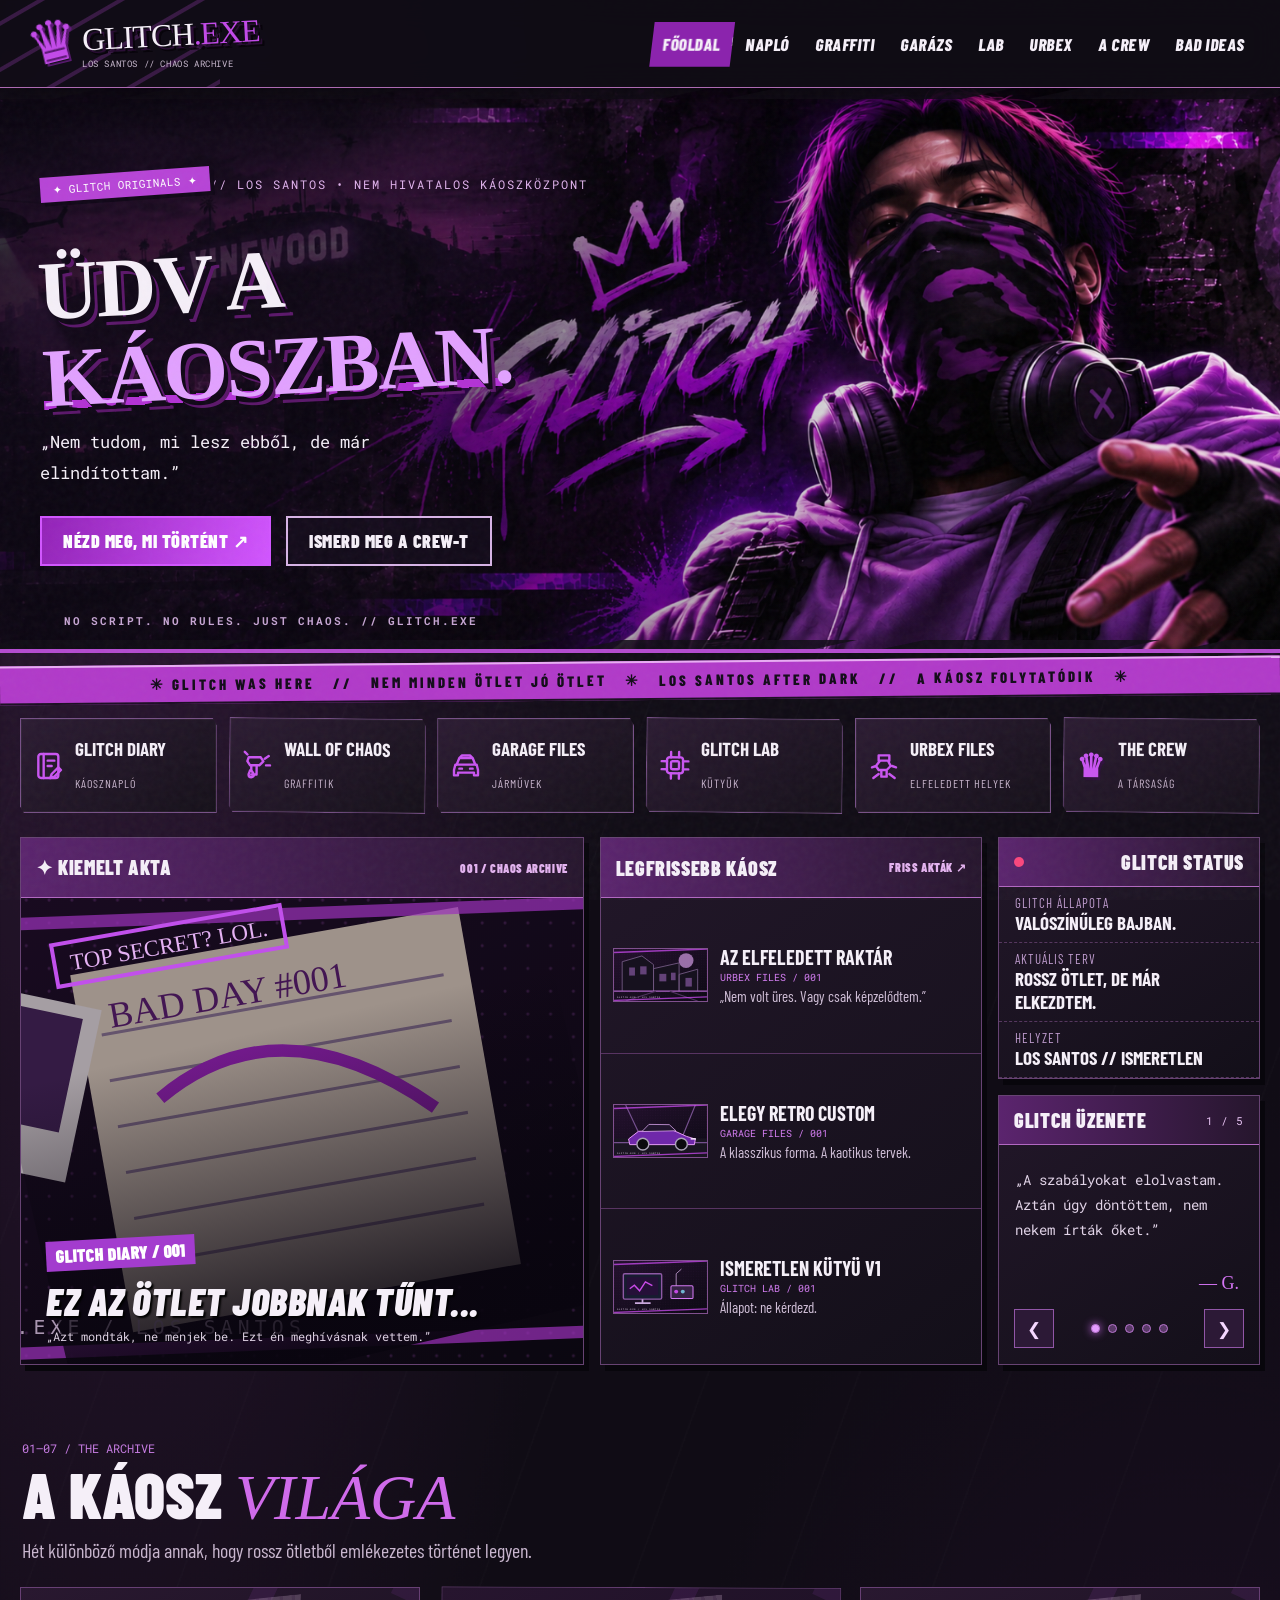
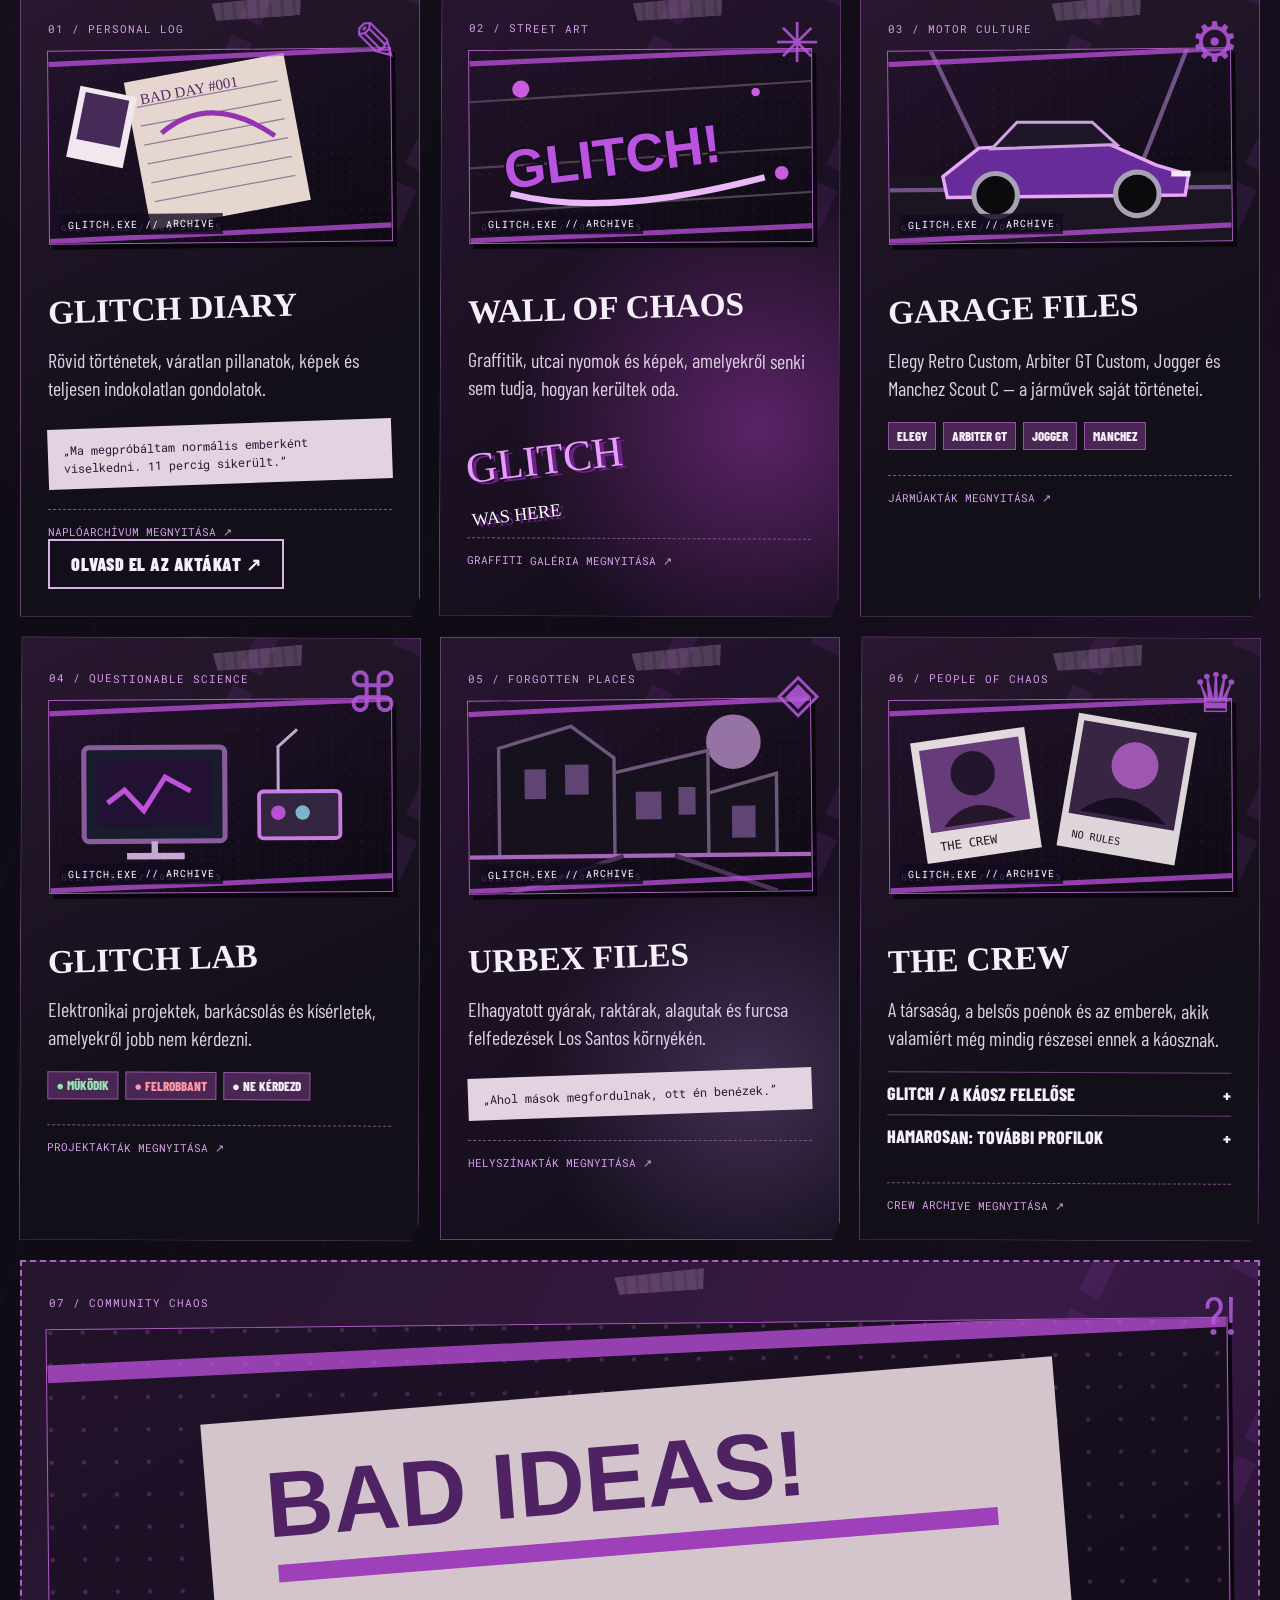
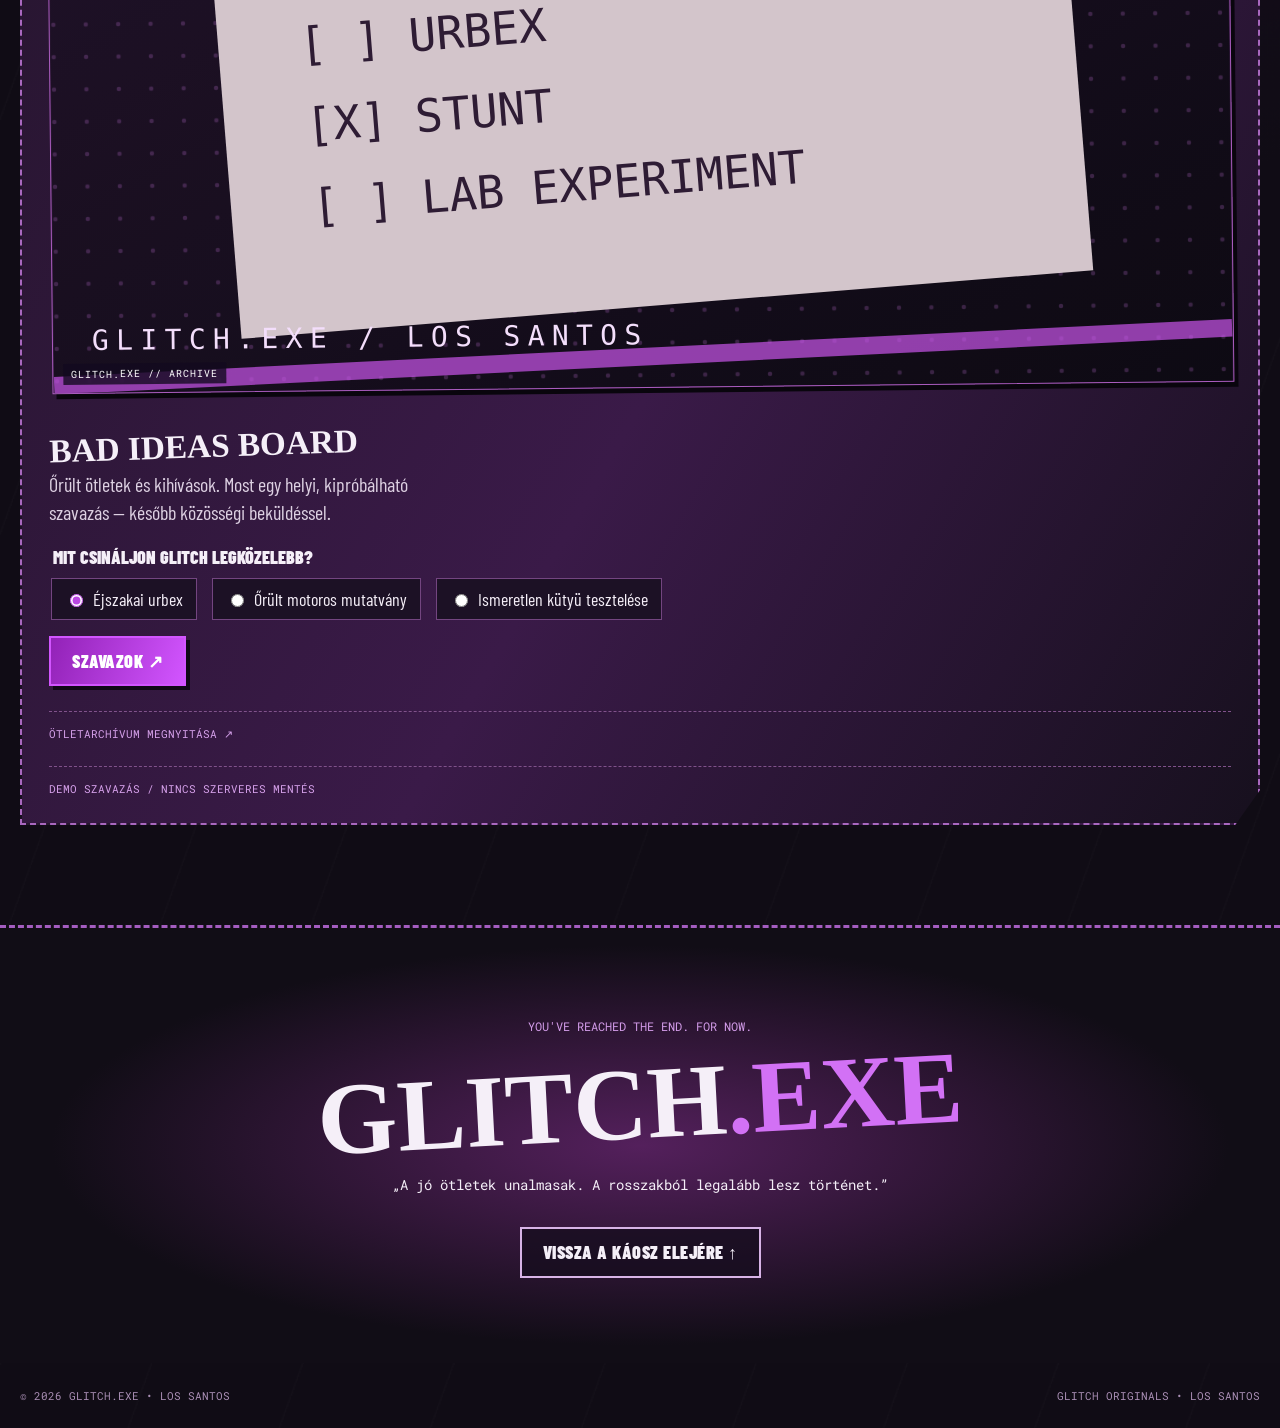
==== commit d62377ca: "Add files via upload" ====
--- a/index.html
+++ b/index.html
@@ -1 +1 @@
-<!doctype html><html lang="hu"><head><meta charset="utf-8"><meta name="viewport" content="width=device-width,initial-scale=1"><meta name="theme-color" content="#100b16"><meta name="description" content="GLITCH.EXE – Los Santos kaotikus digitális graffitifala. Napló, graffiti, járművek, urbex és a Crew."><meta property="og:title" content="GLITCH.EXE — Üdv a káoszban"><meta property="og:description" content="Egy kis káosz, graffiti, urbex és minden, ami nem volt jó ötlet."><title>GLITCH.EXE | Üdv a káoszban</title><link rel="icon" href="assets/favicon.svg" type="image/svg+xml"><link rel="stylesheet" href="styles.css"></head><body><div class="spray spray-a"></div><div class="spray spray-b"></div><header class="topbar"><a class="brand" href="#home"><span class="crown">♛</span><span class="brandword">GLITCH<span>.EXE</span></span><small>LOS SANTOS // CHAOS ARCHIVE</small></a><button class="menu-toggle" aria-label="Menü megnyitása" aria-expanded="false">☰</button><nav class="nav" aria-label="Fő navigáció"><a href="#home">FŐOLDAL</a><a href="diary.html">NAPLÓ</a><a href="#wall">GRAFFITI</a><a href="garage.html">GARÁZS</a><a href="lab.html">LAB</a><a href="urbex.html">URBEX</a><a href="#crew">A CREW</a><a href="#ideas">BAD IDEAS</a></nav></header><main><section class="hero torn" id="home"><div class="hero-noise"></div><div class="hero-street" aria-hidden="true"><span class="skyline-label">LOS SANTOS / AFTER DARK</span><span class="vinewood">VINEWOOD</span></div><div class="hero-scratch" aria-hidden="true">✕ ✕ ✕</div><div class="hero-copy"><span class="hero-sticker">✦ GLITCH ORIGINALS ✦</span><span class="eyebrow">// LOS SANTOS • NEM HIVATALOS KÁOSZKÖZPONT</span><h1>ÜDV A<br><em>KÁOSZBAN.</em></h1><p>„Nem tudom, mi lesz ebből, de már elindítottam.”</p><div class="hero-actions"><a class="btn primary" href="#latest">NÉZD MEG, MI TÖRTÉNT ↗</a><a class="btn outline" href="#crew">ISMERD MEG A CREW-T</a></div></div><div class="hero-art" aria-hidden="true"><div class="hero-graffiti">G<span>!</span></div><div class="moon"></div><div class="cityline"></div><div class="portrait"><div class="hair"></div><div class="face"></div><div class="mask">✕ ✕ ✕</div><div class="hood"></div></div><span class="tag tag-one">NO RULES</span><span class="tag tag-two">GLITCH WAS HERE</span></div><span class="hero-bottom">NO SCRIPT. NO RULES. JUST CHAOS. // GLITCH.EXE</span></section><div class="ticker" aria-label="Glitch üzenete"><div>✳ GLITCH WAS HERE &nbsp; // &nbsp; NEM MINDEN ÖTLET JÓ ÖTLET &nbsp; ✳ &nbsp; LOS SANTOS AFTER DARK &nbsp; // &nbsp; A KÁOSZ FOLYTATÓDIK &nbsp; ✳</div></div><section class="category-strip" aria-label="Részlegek"><a href="diary.html"><b><svg viewBox="0 0 24 24" aria-hidden="true"><rect x="4" y="3" width="15" height="18" rx="2"/><path d="M8 3v18M11 8h5M11 12h3"/><path d="m14 18 5-5 2 2-5 5-3 1z"/></svg></b><strong>GLITCH DIARY</strong><small>KÁOSZNAPLÓ</small></a><a href="#wall"><b><svg viewBox="0 0 24 24" aria-hidden="true"><path d="M5 6h9l2 3-3 3H6L4 9zM7 12v4m4-4v7m-4 0h4M17 7l3-2M18 12h3M4 4 2 2"/><path d="M6 16c0 1-1 2-1 3a2 2 0 0 0 4 0c0-1-2-3-2-3"/></svg></b><strong>WALL OF CHAOS</strong><small>GRAFFITIK</small></a><a href="garage.html"><b><svg viewBox="0 0 24 24" aria-hidden="true"><path d="m5 11 2-5h10l2 5M4 11h16l1 4v4h-3v-2H6v2H3v-4zM7 14h2m6 0h2M7 6l2-2h6l2 2"/></svg></b><strong>GARAGE FILES</strong><small>JÁRMŰVEK</small></a><a href="lab.html"><b><svg viewBox="0 0 24 24" aria-hidden="true"><rect x="6" y="6" width="12" height="12" rx="2"/><rect x="9" y="9" width="6" height="6" rx="1"/><path d="M9 2v4m6-4v4M9 18v4m6-4v4M2 9h4m-4 6h4m12-6h4m-4 6h4"/></svg></b><strong>GLITCH LAB</strong><small>KÜTYÜK</small></a><a href="urbex.html"><b><svg viewBox="0 0 24 24" aria-hidden="true"><path d="M8 4h8v4H8zM9 8h6l2 4-3 3H8l-2-3zM10 15v5h4v-5M6 12l-3 1m15-1 3 1"/><path d="m8 18-4 3m12-3 4 3"/></svg></b><strong>URBEX FILES</strong><small>ELFELEDETT HELYEK</small></a><a href="#crew"><b>♛</b><strong>THE CREW</strong><small>A TÁRSASÁG</small></a></section><section class="dashboard" id="latest"><div class="feature panel"><div class="panel-label">✦ KIEMELT AKTA <span>001 / CHAOS ARCHIVE</span></div><a class="feature-image" id="featured-diary-link" href="diary.html#akta-001" aria-label="Legfrissebb Glitch Diary akta megnyitása"><img class="feature-cover-photo" src="assets/diary-poster.svg" alt="Glitch Diary – legfrissebb naplóbejegyzés" loading="lazy"><div class="feature-stamp">TOP SECRET? LOL.</div><div class="feature-copy"><span class="tape">GLITCH DIARY / 001</span><h2>EZ AZ ÖTLET<br>JOBBNAK TŰNT...</h2><p>„Azt mondták, ne menjek be. Ezt én meghívásnak vettem.”</p></div></a></div><div class="latest panel"><div class="panel-label">LEGFRISSEBB KÁOSZ <span>FRISS AKTÁK ↗</span></div><a class="news" href="urbex.html#helyszin-001"><span class="thumb purple"><img src="assets/urbex-poster.svg" alt="Elhagyatott raktár" loading="lazy"></span><span><strong>AZ ELFELEDETT RAKTÁR</strong><small>URBEX FILES / 001</small><em>„Nem volt üres. Vagy csak képzelődtem.”</em></span></a><a class="news" href="garage.html#elegy-retro-custom"><span class="thumb magenta"><img src="assets/garage-poster.svg" alt="Autó a garázsban" loading="lazy"></span><span><strong>ELEGY RETRO CUSTOM</strong><small>GARAGE FILES / 001</small><em>A klasszikus forma. A kaotikus tervek.</em></span></a><a class="news" href="lab.html#ismeretlen-kutyu-v1"><span class="thumb blue"><img src="assets/lab-poster.svg" alt="Elektronikai műhely" loading="lazy"></span><span><strong>ISMERETLEN KÜTYÜ V1</strong><small>GLITCH LAB / 001</small><em>Állapot: ne kérdezd.</em></span></a></div><aside class="sidebar"><div class="panel status"><div class="panel-label"><span class="dot"></span> GLITCH STATUS</div><p><small>GLITCH ÁLLAPOTA</small><strong>VALÓSZÍNŰLEG BAJBAN.</strong></p><p><small>AKTUÁLIS TERV</small><strong>ROSSZ ÖTLET, DE MÁR ELKEZDTEM.</strong></p><p><small>HELYZET</small><strong>LOS SANTOS // ISMERETLEN</strong></p></div><div class="panel mini"><div class="panel-label">GLITCH ÜZENETE <span id="quote-count" aria-live="polite">1 / 5</span></div><blockquote id="glitch-quote" aria-live="polite">„A szabályokat elolvastam. Aztán úgy döntöttem, nem nekem írták őket.”</blockquote><span class="signature">— G.</span><div class="quote-controls"><button type="button" id="quote-prev" aria-label="Előző üzenet">❮</button><div class="quote-dots" id="quote-dots" aria-label="Üzenet választása"></div><button type="button" id="quote-next" aria-label="Következő üzenet">❯</button></div></div></aside></section><div class="section-head"><span>01—07 / THE ARCHIVE</span><h2>A KÁOSZ <em>VILÁGA</em></h2><p>Hét különböző módja annak, hogy rossz ötletből emlékezetes történet legyen.</p></div><section class="archive-grid"><article class="archive-card diary" id="diary"><span class="index">01 / PERSONAL LOG</span><div class="archive-visual"><img src="assets/diary-poster.svg" alt="Egy összefirkált napló és polaroidok" loading="lazy"></div><div class="big-icon">✎</div><h3>GLITCH DIARY</h3><p>Rövid történetek, váratlan pillanatok, képek és teljesen indokolatlan gondolatok.</p><div class="paper-note">„Ma megpróbáltam normális emberként viselkedni. 11 percig sikerült.”</div><a class="archive-foot diary-open-link" href="diary.html">NAPLÓARCHÍVUM MEGNYITÁSA ↗</a><a class="btn outline diary-card-button" href="diary.html">OLVASD EL AZ AKTÁKAT ↗</a></article><article class="archive-card wall" id="wall"><span class="index">02 / STREET ART</span><div class="archive-visual"><img src="assets/wall-poster.svg" alt="Lila GLITCH graffiti egy falon" loading="lazy"></div><div class="big-icon">✳</div><h3>WALL OF CHAOS</h3><p>Graffitik, utcai nyomok és képek, amelyekről senki sem tudja, hogyan kerültek oda.</p><div class="graffiti-mark">GLITCH<br><small>WAS HERE</small></div><span class="archive-foot">GRAFFITI GALÉRIA / HAMAROSAN ↗</span></article><article class="archive-card garage" id="garage"><span class="index">03 / MOTOR CULTURE</span><div class="archive-visual"><img src="assets/garage-poster.svg" alt="Lila sportautó az éjszakai garázsban" loading="lazy"></div><div class="big-icon">⚙</div><h3>GARAGE FILES</h3><p>Elegy Retro Custom, Arbiter GT Custom, Jogger és Manchez Scout C — a járművek saját történetei.</p><div class="chips"><span>ELEGY</span><span>ARBITER GT</span><span>JOGGER</span><span>MANCHEZ</span></div><a class="archive-foot" href="garage.html">JÁRMŰAKTÁK MEGNYITÁSA ↗</a></article><article class="archive-card lab" id="lab"><span class="index">04 / QUESTIONABLE SCIENCE</span><div class="archive-visual"><img src="assets/lab-poster.svg" alt="Elektronikai barkácsműhely" loading="lazy"></div><div class="big-icon">⌘</div><h3>GLITCH LAB</h3><p>Elektronikai projektek, barkácsolás és kísérletek, amelyekről jobb nem kérdezni.</p><div class="statuses"><span>● MŰKÖDIK</span><span>● FELROBBANT</span><span>● NE KÉRDEZD</span></div><a class="archive-foot" href="lab.html">PROJEKTAKTÁK MEGNYITÁSA ↗</a></article><article class="archive-card urbex" id="urbex"><span class="index">05 / FORGOTTEN PLACES</span><div class="archive-visual"><img src="assets/urbex-poster.svg" alt="Elhagyatott raktár éjszaka" loading="lazy"></div><div class="big-icon">◈</div><h3>URBEX FILES</h3><p>Elhagyatott gyárak, raktárak, alagutak és furcsa felfedezések Los Santos környékén.</p><div class="paper-note">„Ahol mások megfordulnak, ott én benézek.”</div><a class="archive-foot" href="urbex.html">HELYSZÍNAKTÁK MEGNYITÁSA ↗</a></article><article class="archive-card crew" id="crew"><span class="index">06 / PEOPLE OF CHAOS</span><div class="archive-visual"><img src="assets/crew-poster.svg" alt="Tépett plakátokból álló Crew kollázs" loading="lazy"></div><div class="big-icon">♛</div><h3>THE CREW</h3><p>A társaság, a belsős poénok és az emberek, akik valamiért még mindig részesei ennek a káosznak.</p><details><summary>GLITCH / A KÁOSZ FELELŐSE <span>+</span></summary><p>Ötletgyáros, örök bajkeverő, kütyümániás. A legtöbb tervet ő találja ki. Ez nem feltétlenül jó hír.</p></details><details><summary>HAMAROSAN: TOVÁBBI PROFILOK <span>+</span></summary><p>A Crew tagjai saját, lenyitható újságpapíros profilokat kapnak.</p></details><span class="archive-foot">CREW ARCHIVE / BŐVÍTÉS ALATT ↗</span></article><article class="archive-card ideas" id="ideas"><span class="index">07 / COMMUNITY CHAOS</span><div class="archive-visual"><img src="assets/ideas-poster.svg" alt="Összefirkált ötlettábla" loading="lazy"></div><div class="big-icon">?!</div><h3>BAD IDEAS BOARD</h3><p>Őrült ötletek és kihívások. Most egy helyi, kipróbálható szavazás — később közösségi beküldéssel.</p><form id="vote-form"><fieldset><legend>MIT CSINÁLJON GLITCH LEGKÖZELEBB?</legend><label><input type="radio" name="idea" value="urbex" checked> Éjszakai urbex</label><label><input type="radio" name="idea" value="stunt"> Őrült motoros mutatvány</label><label><input type="radio" name="idea" value="lab"> Ismeretlen kütyü tesztelése</label></fieldset><button class="btn primary" type="submit">SZAVAZOK ↗</button><p id="vote-result" role="status" aria-live="polite"></p></form><span class="archive-foot">DEMO SZAVAZÁS / NINCS SZERVERES MENTÉS</span></article></section><section class="closing"><span>YOU'VE REACHED THE END. FOR NOW.</span><h2>GLITCH<span>.EXE</span></h2><p>„A jó ötletek unalmasak. A rosszakból legalább lesz történet.”</p><a class="btn outline" href="#home">VISSZA A KÁOSZ ELEJÉRE ↑</a></section></main><footer><span>© <span id="year"></span> GLITCH.EXE • LOS SANTOS</span><span>GLITCH ORIGINALS • LOS SANTOS</span></footer><script src="script.js" defer></script></body></html>
+<!doctype html><html lang="hu"><head><meta charset="utf-8"><meta name="viewport" content="width=device-width,initial-scale=1"><meta name="theme-color" content="#100b16"><meta name="description" content="GLITCH.EXE – Los Santos kaotikus digitális graffitifala. Napló, graffiti, járművek, urbex és a Crew."><meta property="og:title" content="GLITCH.EXE — Üdv a káoszban"><meta property="og:description" content="Egy kis káosz, graffiti, urbex és minden, ami nem volt jó ötlet."><title>GLITCH.EXE | Üdv a káoszban</title><link rel="icon" href="assets/favicon.svg" type="image/svg+xml"><link rel="stylesheet" href="styles.css"></head><body><div class="spray spray-a"></div><div class="spray spray-b"></div><header class="topbar"><a class="brand" href="#home"><span class="crown">♛</span><span class="brandword">GLITCH<span>.EXE</span></span><small>LOS SANTOS // CHAOS ARCHIVE</small></a><button class="menu-toggle" aria-label="Menü megnyitása" aria-expanded="false">☰</button><nav class="nav" aria-label="Fő navigáció"><a href="#home">FŐOLDAL</a><a href="diary.html">NAPLÓ</a><a href="wall.html">GRAFFITI</a><a href="garage.html">GARÁZS</a><a href="lab.html">LAB</a><a href="urbex.html">URBEX</a><a href="crew.html">A CREW</a><a href="ideas.html">BAD IDEAS</a></nav></header><main><section class="hero torn" id="home"><div class="hero-noise"></div><div class="hero-street" aria-hidden="true"><span class="skyline-label">LOS SANTOS / AFTER DARK</span><span class="vinewood">VINEWOOD</span></div><div class="hero-scratch" aria-hidden="true">✕ ✕ ✕</div><div class="hero-copy"><span class="hero-sticker">✦ GLITCH ORIGINALS ✦</span><span class="eyebrow">// LOS SANTOS • NEM HIVATALOS KÁOSZKÖZPONT</span><h1>ÜDV A<br><em>KÁOSZBAN.</em></h1><p>„Nem tudom, mi lesz ebből, de már elindítottam.”</p><div class="hero-actions"><a class="btn primary" href="#latest">NÉZD MEG, MI TÖRTÉNT ↗</a><a class="btn outline" href="crew.html">ISMERD MEG A CREW-T</a></div></div><div class="hero-art" aria-hidden="true"><div class="hero-graffiti">G<span>!</span></div><div class="moon"></div><div class="cityline"></div><div class="portrait"><div class="hair"></div><div class="face"></div><div class="mask">✕ ✕ ✕</div><div class="hood"></div></div><span class="tag tag-one">NO RULES</span><span class="tag tag-two">GLITCH WAS HERE</span></div><span class="hero-bottom">NO SCRIPT. NO RULES. JUST CHAOS. // GLITCH.EXE</span></section><div class="ticker" aria-label="Glitch üzenete"><div>✳ GLITCH WAS HERE &nbsp; // &nbsp; NEM MINDEN ÖTLET JÓ ÖTLET &nbsp; ✳ &nbsp; LOS SANTOS AFTER DARK &nbsp; // &nbsp; A KÁOSZ FOLYTATÓDIK &nbsp; ✳</div></div><section class="category-strip" aria-label="Részlegek"><a href="diary.html"><b><svg viewBox="0 0 24 24" aria-hidden="true"><rect x="4" y="3" width="15" height="18" rx="2"/><path d="M8 3v18M11 8h5M11 12h3"/><path d="m14 18 5-5 2 2-5 5-3 1z"/></svg></b><strong>GLITCH DIARY</strong><small>KÁOSZNAPLÓ</small></a><a href="wall.html"><b><svg viewBox="0 0 24 24" aria-hidden="true"><path d="M5 6h9l2 3-3 3H6L4 9zM7 12v4m4-4v7m-4 0h4M17 7l3-2M18 12h3M4 4 2 2"/><path d="M6 16c0 1-1 2-1 3a2 2 0 0 0 4 0c0-1-2-3-2-3"/></svg></b><strong>WALL OF CHAOS</strong><small>GRAFFITIK</small></a><a href="garage.html"><b><svg viewBox="0 0 24 24" aria-hidden="true"><path d="m5 11 2-5h10l2 5M4 11h16l1 4v4h-3v-2H6v2H3v-4zM7 14h2m6 0h2M7 6l2-2h6l2 2"/></svg></b><strong>GARAGE FILES</strong><small>JÁRMŰVEK</small></a><a href="lab.html"><b><svg viewBox="0 0 24 24" aria-hidden="true"><rect x="6" y="6" width="12" height="12" rx="2"/><rect x="9" y="9" width="6" height="6" rx="1"/><path d="M9 2v4m6-4v4M9 18v4m6-4v4M2 9h4m-4 6h4m12-6h4m-4 6h4"/></svg></b><strong>GLITCH LAB</strong><small>KÜTYÜK</small></a><a href="urbex.html"><b><svg viewBox="0 0 24 24" aria-hidden="true"><path d="M8 4h8v4H8zM9 8h6l2 4-3 3H8l-2-3zM10 15v5h4v-5M6 12l-3 1m15-1 3 1"/><path d="m8 18-4 3m12-3 4 3"/></svg></b><strong>URBEX FILES</strong><small>ELFELEDETT HELYEK</small></a><a href="crew.html"><b>♛</b><strong>THE CREW</strong><small>A TÁRSASÁG</small></a></section><section class="dashboard" id="latest"><div class="feature panel"><div class="panel-label">✦ KIEMELT AKTA <span>001 / CHAOS ARCHIVE</span></div><a class="feature-image" id="featured-diary-link" href="diary.html#akta-001" aria-label="Legfrissebb Glitch Diary akta megnyitása"><img class="feature-cover-photo" src="assets/diary-poster.svg" alt="Glitch Diary – legfrissebb naplóbejegyzés" loading="lazy"><div class="feature-stamp">TOP SECRET? LOL.</div><div class="feature-copy"><span class="tape">GLITCH DIARY / 001</span><h2>EZ AZ ÖTLET<br>JOBBNAK TŰNT...</h2><p>„Azt mondták, ne menjek be. Ezt én meghívásnak vettem.”</p></div></a></div><div class="latest panel"><div class="panel-label">LEGFRISSEBB KÁOSZ <span>FRISS AKTÁK ↗</span></div><a class="news" href="urbex.html#helyszin-001"><span class="thumb purple"><img src="assets/urbex-poster.svg" alt="Elhagyatott raktár" loading="lazy"></span><span><strong>AZ ELFELEDETT RAKTÁR</strong><small>URBEX FILES / 001</small><em>„Nem volt üres. Vagy csak képzelődtem.”</em></span></a><a class="news" href="garage.html#elegy-retro-custom"><span class="thumb magenta"><img src="assets/garage-poster.svg" alt="Autó a garázsban" loading="lazy"></span><span><strong>ELEGY RETRO CUSTOM</strong><small>GARAGE FILES / 001</small><em>A klasszikus forma. A kaotikus tervek.</em></span></a><a class="news" href="lab.html#ismeretlen-kutyu-v1"><span class="thumb blue"><img src="assets/lab-poster.svg" alt="Elektronikai műhely" loading="lazy"></span><span><strong>ISMERETLEN KÜTYÜ V1</strong><small>GLITCH LAB / 001</small><em>Állapot: ne kérdezd.</em></span></a></div><aside class="sidebar"><div class="panel status"><div class="panel-label"><span class="dot"></span> GLITCH STATUS</div><p><small>GLITCH ÁLLAPOTA</small><strong>VALÓSZÍNŰLEG BAJBAN.</strong></p><p><small>AKTUÁLIS TERV</small><strong>ROSSZ ÖTLET, DE MÁR ELKEZDTEM.</strong></p><p><small>HELYZET</small><strong>LOS SANTOS // ISMERETLEN</strong></p></div><div class="panel mini"><div class="panel-label">GLITCH ÜZENETE <span id="quote-count" aria-live="polite">1 / 5</span></div><blockquote id="glitch-quote" aria-live="polite">„A szabályokat elolvastam. Aztán úgy döntöttem, nem nekem írták őket.”</blockquote><span class="signature">— G.</span><div class="quote-controls"><button type="button" id="quote-prev" aria-label="Előző üzenet">❮</button><div class="quote-dots" id="quote-dots" aria-label="Üzenet választása"></div><button type="button" id="quote-next" aria-label="Következő üzenet">❯</button></div></div></aside></section><div class="section-head"><span>01—07 / THE ARCHIVE</span><h2>A KÁOSZ <em>VILÁGA</em></h2><p>Hét különböző módja annak, hogy rossz ötletből emlékezetes történet legyen.</p></div><section class="archive-grid"><article class="archive-card diary" id="diary"><span class="index">01 / PERSONAL LOG</span><div class="archive-visual"><img src="assets/diary-poster.svg" alt="Egy összefirkált napló és polaroidok" loading="lazy"></div><div class="big-icon">✎</div><h3>GLITCH DIARY</h3><p>Rövid történetek, váratlan pillanatok, képek és teljesen indokolatlan gondolatok.</p><div class="paper-note">„Ma megpróbáltam normális emberként viselkedni. 11 percig sikerült.”</div><a class="archive-foot diary-open-link" href="diary.html">NAPLÓARCHÍVUM MEGNYITÁSA ↗</a><a class="btn outline diary-card-button" href="diary.html">OLVASD EL AZ AKTÁKAT ↗</a></article><article class="archive-card wall" id="wall"><span class="index">02 / STREET ART</span><div class="archive-visual"><img src="assets/wall-poster.svg" alt="Lila GLITCH graffiti egy falon" loading="lazy"></div><div class="big-icon">✳</div><h3>WALL OF CHAOS</h3><p>Graffitik, utcai nyomok és képek, amelyekről senki sem tudja, hogyan kerültek oda.</p><div class="graffiti-mark">GLITCH<br><small>WAS HERE</small></div><a class="archive-foot" href="wall.html">GRAFFITI GALÉRIA MEGNYITÁSA ↗</a></article><article class="archive-card garage" id="garage"><span class="index">03 / MOTOR CULTURE</span><div class="archive-visual"><img src="assets/garage-poster.svg" alt="Lila sportautó az éjszakai garázsban" loading="lazy"></div><div class="big-icon">⚙</div><h3>GARAGE FILES</h3><p>Elegy Retro Custom, Arbiter GT Custom, Jogger és Manchez Scout C — a járművek saját történetei.</p><div class="chips"><span>ELEGY</span><span>ARBITER GT</span><span>JOGGER</span><span>MANCHEZ</span></div><a class="archive-foot" href="garage.html">JÁRMŰAKTÁK MEGNYITÁSA ↗</a></article><article class="archive-card lab" id="lab"><span class="index">04 / QUESTIONABLE SCIENCE</span><div class="archive-visual"><img src="assets/lab-poster.svg" alt="Elektronikai barkácsműhely" loading="lazy"></div><div class="big-icon">⌘</div><h3>GLITCH LAB</h3><p>Elektronikai projektek, barkácsolás és kísérletek, amelyekről jobb nem kérdezni.</p><div class="statuses"><span>● MŰKÖDIK</span><span>● FELROBBANT</span><span>● NE KÉRDEZD</span></div><a class="archive-foot" href="lab.html">PROJEKTAKTÁK MEGNYITÁSA ↗</a></article><article class="archive-card urbex" id="urbex"><span class="index">05 / FORGOTTEN PLACES</span><div class="archive-visual"><img src="assets/urbex-poster.svg" alt="Elhagyatott raktár éjszaka" loading="lazy"></div><div class="big-icon">◈</div><h3>URBEX FILES</h3><p>Elhagyatott gyárak, raktárak, alagutak és furcsa felfedezések Los Santos környékén.</p><div class="paper-note">„Ahol mások megfordulnak, ott én benézek.”</div><a class="archive-foot" href="urbex.html">HELYSZÍNAKTÁK MEGNYITÁSA ↗</a></article><article class="archive-card crew" id="crew"><span class="index">06 / PEOPLE OF CHAOS</span><div class="archive-visual"><img src="assets/crew-poster.svg" alt="Tépett plakátokból álló Crew kollázs" loading="lazy"></div><div class="big-icon">♛</div><h3>THE CREW</h3><p>A társaság, a belsős poénok és az emberek, akik valamiért még mindig részesei ennek a káosznak.</p><details><summary>GLITCH / A KÁOSZ FELELŐSE <span>+</span></summary><p>Ötletgyáros, örök bajkeverő, kütyümániás. A legtöbb tervet ő találja ki. Ez nem feltétlenül jó hír.</p></details><details><summary>HAMAROSAN: TOVÁBBI PROFILOK <span>+</span></summary><p>A Crew tagjai saját, lenyitható újságpapíros profilokat kapnak.</p></details><a class="archive-foot" href="crew.html">CREW ARCHIVE MEGNYITÁSA ↗</a></article><article class="archive-card ideas" id="ideas"><span class="index">07 / COMMUNITY CHAOS</span><div class="archive-visual"><img src="assets/ideas-poster.svg" alt="Összefirkált ötlettábla" loading="lazy"></div><div class="big-icon">?!</div><h3>BAD IDEAS BOARD</h3><p>Őrült ötletek és kihívások. Most egy helyi, kipróbálható szavazás — később közösségi beküldéssel.</p><form id="vote-form"><fieldset><legend>MIT CSINÁLJON GLITCH LEGKÖZELEBB?</legend><label><input type="radio" name="idea" value="urbex" checked> Éjszakai urbex</label><label><input type="radio" name="idea" value="stunt"> Őrült motoros mutatvány</label><label><input type="radio" name="idea" value="lab"> Ismeretlen kütyü tesztelése</label></fieldset><button class="btn primary" type="submit">SZAVAZOK ↗</button><p id="vote-result" role="status" aria-live="polite"></p></form><a class="archive-foot" href="ideas.html">ÖTLETARCHÍVUM MEGNYITÁSA ↗</a><span class="archive-foot">DEMO SZAVAZÁS / NINCS SZERVERES MENTÉS</span></article></section><section class="closing"><span>YOU'VE REACHED THE END. FOR NOW.</span><h2>GLITCH<span>.EXE</span></h2><p>„A jó ötletek unalmasak. A rosszakból legalább lesz történet.”</p><a class="btn outline" href="#home">VISSZA A KÁOSZ ELEJÉRE ↑</a></section></main><footer><span>© <span id="year"></span> GLITCH.EXE • LOS SANTOS</span><span>GLITCH ORIGINALS • LOS SANTOS</span></footer><script src="script.js" defer></script></body></html>
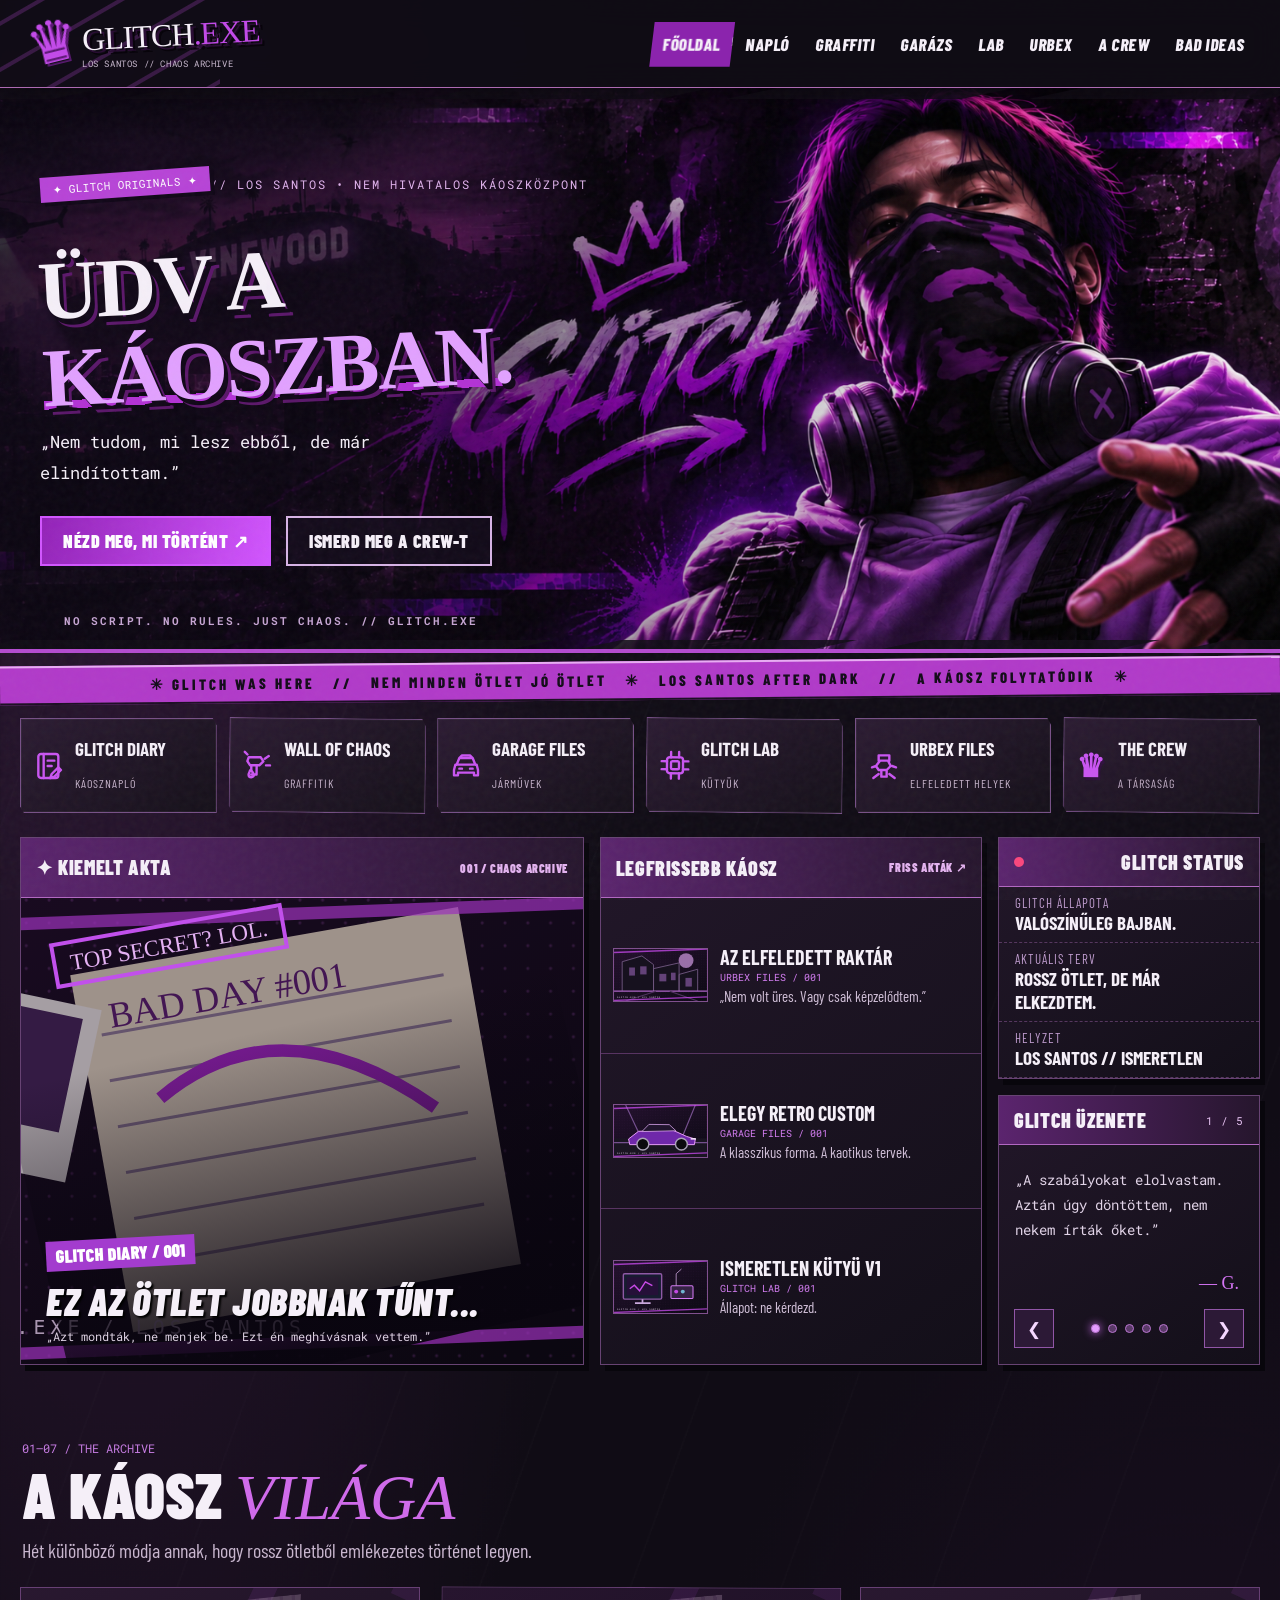
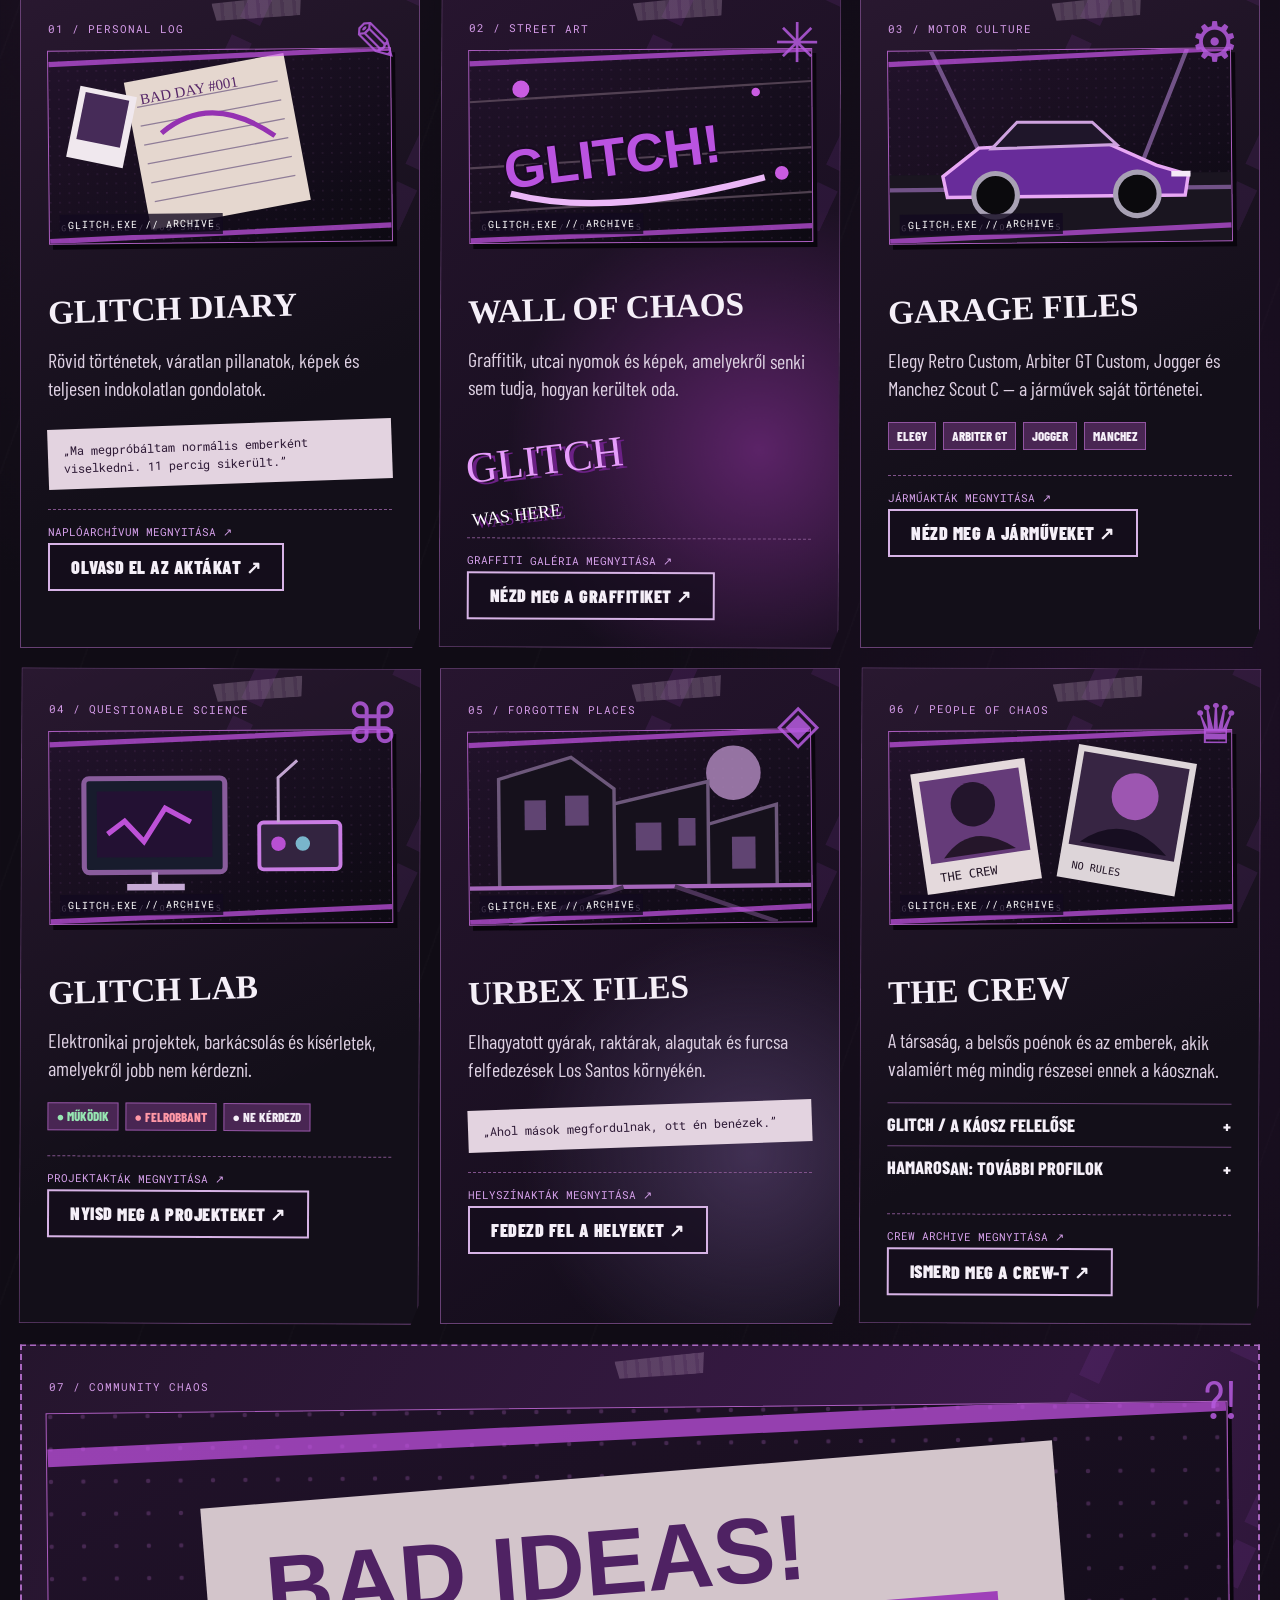
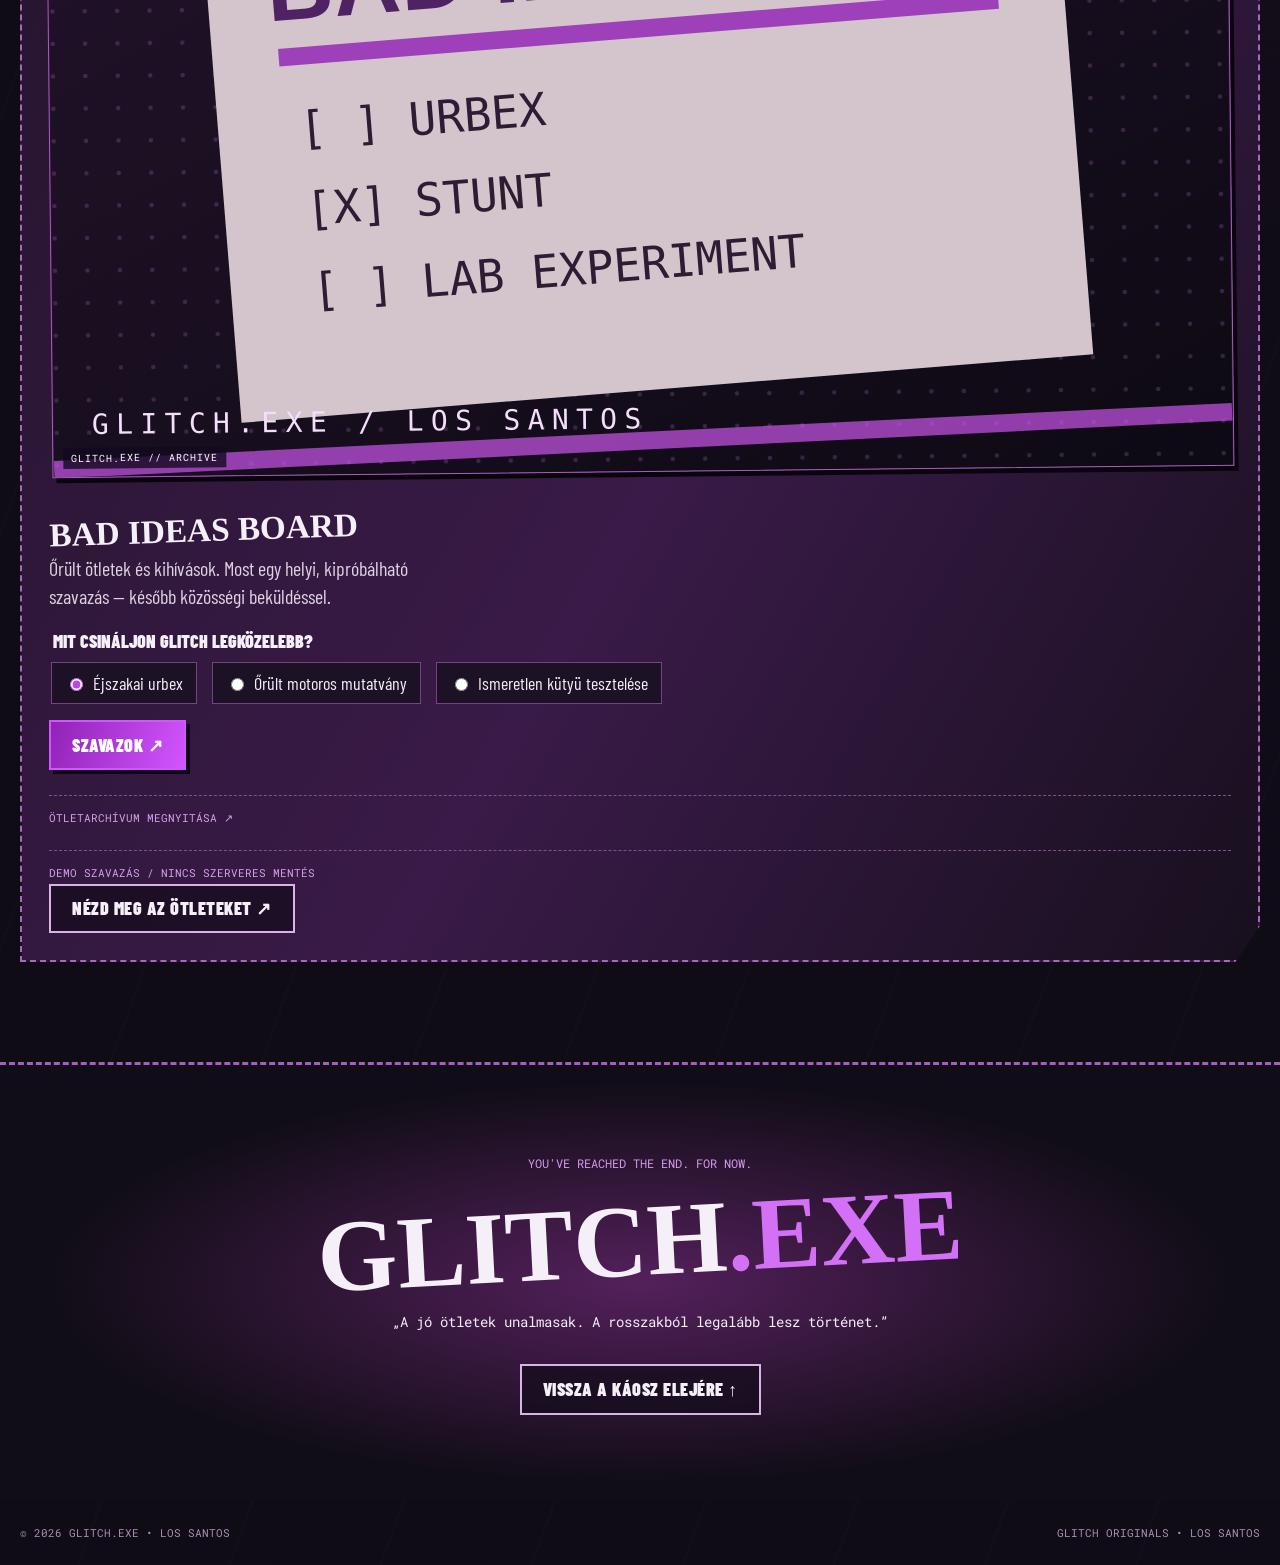
==== commit 0b5de8ef: "Add files via upload" ====
--- a/index.html
+++ b/index.html
@@ -1 +1 @@
-<!doctype html><html lang="hu"><head><meta charset="utf-8"><meta name="viewport" content="width=device-width,initial-scale=1"><meta name="theme-color" content="#100b16"><meta name="description" content="GLITCH.EXE – Los Santos kaotikus digitális graffitifala. Napló, graffiti, járművek, urbex és a Crew."><meta property="og:title" content="GLITCH.EXE — Üdv a káoszban"><meta property="og:description" content="Egy kis káosz, graffiti, urbex és minden, ami nem volt jó ötlet."><title>GLITCH.EXE | Üdv a káoszban</title><link rel="icon" href="assets/favicon.svg" type="image/svg+xml"><link rel="stylesheet" href="styles.css"></head><body><div class="spray spray-a"></div><div class="spray spray-b"></div><header class="topbar"><a class="brand" href="#home"><span class="crown">♛</span><span class="brandword">GLITCH<span>.EXE</span></span><small>LOS SANTOS // CHAOS ARCHIVE</small></a><button class="menu-toggle" aria-label="Menü megnyitása" aria-expanded="false">☰</button><nav class="nav" aria-label="Fő navigáció"><a href="#home">FŐOLDAL</a><a href="diary.html">NAPLÓ</a><a href="wall.html">GRAFFITI</a><a href="garage.html">GARÁZS</a><a href="lab.html">LAB</a><a href="urbex.html">URBEX</a><a href="crew.html">A CREW</a><a href="ideas.html">BAD IDEAS</a></nav></header><main><section class="hero torn" id="home"><div class="hero-noise"></div><div class="hero-street" aria-hidden="true"><span class="skyline-label">LOS SANTOS / AFTER DARK</span><span class="vinewood">VINEWOOD</span></div><div class="hero-scratch" aria-hidden="true">✕ ✕ ✕</div><div class="hero-copy"><span class="hero-sticker">✦ GLITCH ORIGINALS ✦</span><span class="eyebrow">// LOS SANTOS • NEM HIVATALOS KÁOSZKÖZPONT</span><h1>ÜDV A<br><em>KÁOSZBAN.</em></h1><p>„Nem tudom, mi lesz ebből, de már elindítottam.”</p><div class="hero-actions"><a class="btn primary" href="#latest">NÉZD MEG, MI TÖRTÉNT ↗</a><a class="btn outline" href="crew.html">ISMERD MEG A CREW-T</a></div></div><div class="hero-art" aria-hidden="true"><div class="hero-graffiti">G<span>!</span></div><div class="moon"></div><div class="cityline"></div><div class="portrait"><div class="hair"></div><div class="face"></div><div class="mask">✕ ✕ ✕</div><div class="hood"></div></div><span class="tag tag-one">NO RULES</span><span class="tag tag-two">GLITCH WAS HERE</span></div><span class="hero-bottom">NO SCRIPT. NO RULES. JUST CHAOS. // GLITCH.EXE</span></section><div class="ticker" aria-label="Glitch üzenete"><div>✳ GLITCH WAS HERE &nbsp; // &nbsp; NEM MINDEN ÖTLET JÓ ÖTLET &nbsp; ✳ &nbsp; LOS SANTOS AFTER DARK &nbsp; // &nbsp; A KÁOSZ FOLYTATÓDIK &nbsp; ✳</div></div><section class="category-strip" aria-label="Részlegek"><a href="diary.html"><b><svg viewBox="0 0 24 24" aria-hidden="true"><rect x="4" y="3" width="15" height="18" rx="2"/><path d="M8 3v18M11 8h5M11 12h3"/><path d="m14 18 5-5 2 2-5 5-3 1z"/></svg></b><strong>GLITCH DIARY</strong><small>KÁOSZNAPLÓ</small></a><a href="wall.html"><b><svg viewBox="0 0 24 24" aria-hidden="true"><path d="M5 6h9l2 3-3 3H6L4 9zM7 12v4m4-4v7m-4 0h4M17 7l3-2M18 12h3M4 4 2 2"/><path d="M6 16c0 1-1 2-1 3a2 2 0 0 0 4 0c0-1-2-3-2-3"/></svg></b><strong>WALL OF CHAOS</strong><small>GRAFFITIK</small></a><a href="garage.html"><b><svg viewBox="0 0 24 24" aria-hidden="true"><path d="m5 11 2-5h10l2 5M4 11h16l1 4v4h-3v-2H6v2H3v-4zM7 14h2m6 0h2M7 6l2-2h6l2 2"/></svg></b><strong>GARAGE FILES</strong><small>JÁRMŰVEK</small></a><a href="lab.html"><b><svg viewBox="0 0 24 24" aria-hidden="true"><rect x="6" y="6" width="12" height="12" rx="2"/><rect x="9" y="9" width="6" height="6" rx="1"/><path d="M9 2v4m6-4v4M9 18v4m6-4v4M2 9h4m-4 6h4m12-6h4m-4 6h4"/></svg></b><strong>GLITCH LAB</strong><small>KÜTYÜK</small></a><a href="urbex.html"><b><svg viewBox="0 0 24 24" aria-hidden="true"><path d="M8 4h8v4H8zM9 8h6l2 4-3 3H8l-2-3zM10 15v5h4v-5M6 12l-3 1m15-1 3 1"/><path d="m8 18-4 3m12-3 4 3"/></svg></b><strong>URBEX FILES</strong><small>ELFELEDETT HELYEK</small></a><a href="crew.html"><b>♛</b><strong>THE CREW</strong><small>A TÁRSASÁG</small></a></section><section class="dashboard" id="latest"><div class="feature panel"><div class="panel-label">✦ KIEMELT AKTA <span>001 / CHAOS ARCHIVE</span></div><a class="feature-image" id="featured-diary-link" href="diary.html#akta-001" aria-label="Legfrissebb Glitch Diary akta megnyitása"><img class="feature-cover-photo" src="assets/diary-poster.svg" alt="Glitch Diary – legfrissebb naplóbejegyzés" loading="lazy"><div class="feature-stamp">TOP SECRET? LOL.</div><div class="feature-copy"><span class="tape">GLITCH DIARY / 001</span><h2>EZ AZ ÖTLET<br>JOBBNAK TŰNT...</h2><p>„Azt mondták, ne menjek be. Ezt én meghívásnak vettem.”</p></div></a></div><div class="latest panel"><div class="panel-label">LEGFRISSEBB KÁOSZ <span>FRISS AKTÁK ↗</span></div><a class="news" href="urbex.html#helyszin-001"><span class="thumb purple"><img src="assets/urbex-poster.svg" alt="Elhagyatott raktár" loading="lazy"></span><span><strong>AZ ELFELEDETT RAKTÁR</strong><small>URBEX FILES / 001</small><em>„Nem volt üres. Vagy csak képzelődtem.”</em></span></a><a class="news" href="garage.html#elegy-retro-custom"><span class="thumb magenta"><img src="assets/garage-poster.svg" alt="Autó a garázsban" loading="lazy"></span><span><strong>ELEGY RETRO CUSTOM</strong><small>GARAGE FILES / 001</small><em>A klasszikus forma. A kaotikus tervek.</em></span></a><a class="news" href="lab.html#ismeretlen-kutyu-v1"><span class="thumb blue"><img src="assets/lab-poster.svg" alt="Elektronikai műhely" loading="lazy"></span><span><strong>ISMERETLEN KÜTYÜ V1</strong><small>GLITCH LAB / 001</small><em>Állapot: ne kérdezd.</em></span></a></div><aside class="sidebar"><div class="panel status"><div class="panel-label"><span class="dot"></span> GLITCH STATUS</div><p><small>GLITCH ÁLLAPOTA</small><strong>VALÓSZÍNŰLEG BAJBAN.</strong></p><p><small>AKTUÁLIS TERV</small><strong>ROSSZ ÖTLET, DE MÁR ELKEZDTEM.</strong></p><p><small>HELYZET</small><strong>LOS SANTOS // ISMERETLEN</strong></p></div><div class="panel mini"><div class="panel-label">GLITCH ÜZENETE <span id="quote-count" aria-live="polite">1 / 5</span></div><blockquote id="glitch-quote" aria-live="polite">„A szabályokat elolvastam. Aztán úgy döntöttem, nem nekem írták őket.”</blockquote><span class="signature">— G.</span><div class="quote-controls"><button type="button" id="quote-prev" aria-label="Előző üzenet">❮</button><div class="quote-dots" id="quote-dots" aria-label="Üzenet választása"></div><button type="button" id="quote-next" aria-label="Következő üzenet">❯</button></div></div></aside></section><div class="section-head"><span>01—07 / THE ARCHIVE</span><h2>A KÁOSZ <em>VILÁGA</em></h2><p>Hét különböző módja annak, hogy rossz ötletből emlékezetes történet legyen.</p></div><section class="archive-grid"><article class="archive-card diary" id="diary"><span class="index">01 / PERSONAL LOG</span><div class="archive-visual"><img src="assets/diary-poster.svg" alt="Egy összefirkált napló és polaroidok" loading="lazy"></div><div class="big-icon">✎</div><h3>GLITCH DIARY</h3><p>Rövid történetek, váratlan pillanatok, képek és teljesen indokolatlan gondolatok.</p><div class="paper-note">„Ma megpróbáltam normális emberként viselkedni. 11 percig sikerült.”</div><a class="archive-foot diary-open-link" href="diary.html">NAPLÓARCHÍVUM MEGNYITÁSA ↗</a><a class="btn outline diary-card-button" href="diary.html">OLVASD EL AZ AKTÁKAT ↗</a></article><article class="archive-card wall" id="wall"><span class="index">02 / STREET ART</span><div class="archive-visual"><img src="assets/wall-poster.svg" alt="Lila GLITCH graffiti egy falon" loading="lazy"></div><div class="big-icon">✳</div><h3>WALL OF CHAOS</h3><p>Graffitik, utcai nyomok és képek, amelyekről senki sem tudja, hogyan kerültek oda.</p><div class="graffiti-mark">GLITCH<br><small>WAS HERE</small></div><a class="archive-foot" href="wall.html">GRAFFITI GALÉRIA MEGNYITÁSA ↗</a></article><article class="archive-card garage" id="garage"><span class="index">03 / MOTOR CULTURE</span><div class="archive-visual"><img src="assets/garage-poster.svg" alt="Lila sportautó az éjszakai garázsban" loading="lazy"></div><div class="big-icon">⚙</div><h3>GARAGE FILES</h3><p>Elegy Retro Custom, Arbiter GT Custom, Jogger és Manchez Scout C — a járművek saját történetei.</p><div class="chips"><span>ELEGY</span><span>ARBITER GT</span><span>JOGGER</span><span>MANCHEZ</span></div><a class="archive-foot" href="garage.html">JÁRMŰAKTÁK MEGNYITÁSA ↗</a></article><article class="archive-card lab" id="lab"><span class="index">04 / QUESTIONABLE SCIENCE</span><div class="archive-visual"><img src="assets/lab-poster.svg" alt="Elektronikai barkácsműhely" loading="lazy"></div><div class="big-icon">⌘</div><h3>GLITCH LAB</h3><p>Elektronikai projektek, barkácsolás és kísérletek, amelyekről jobb nem kérdezni.</p><div class="statuses"><span>● MŰKÖDIK</span><span>● FELROBBANT</span><span>● NE KÉRDEZD</span></div><a class="archive-foot" href="lab.html">PROJEKTAKTÁK MEGNYITÁSA ↗</a></article><article class="archive-card urbex" id="urbex"><span class="index">05 / FORGOTTEN PLACES</span><div class="archive-visual"><img src="assets/urbex-poster.svg" alt="Elhagyatott raktár éjszaka" loading="lazy"></div><div class="big-icon">◈</div><h3>URBEX FILES</h3><p>Elhagyatott gyárak, raktárak, alagutak és furcsa felfedezések Los Santos környékén.</p><div class="paper-note">„Ahol mások megfordulnak, ott én benézek.”</div><a class="archive-foot" href="urbex.html">HELYSZÍNAKTÁK MEGNYITÁSA ↗</a></article><article class="archive-card crew" id="crew"><span class="index">06 / PEOPLE OF CHAOS</span><div class="archive-visual"><img src="assets/crew-poster.svg" alt="Tépett plakátokból álló Crew kollázs" loading="lazy"></div><div class="big-icon">♛</div><h3>THE CREW</h3><p>A társaság, a belsős poénok és az emberek, akik valamiért még mindig részesei ennek a káosznak.</p><details><summary>GLITCH / A KÁOSZ FELELŐSE <span>+</span></summary><p>Ötletgyáros, örök bajkeverő, kütyümániás. A legtöbb tervet ő találja ki. Ez nem feltétlenül jó hír.</p></details><details><summary>HAMAROSAN: TOVÁBBI PROFILOK <span>+</span></summary><p>A Crew tagjai saját, lenyitható újságpapíros profilokat kapnak.</p></details><a class="archive-foot" href="crew.html">CREW ARCHIVE MEGNYITÁSA ↗</a></article><article class="archive-card ideas" id="ideas"><span class="index">07 / COMMUNITY CHAOS</span><div class="archive-visual"><img src="assets/ideas-poster.svg" alt="Összefirkált ötlettábla" loading="lazy"></div><div class="big-icon">?!</div><h3>BAD IDEAS BOARD</h3><p>Őrült ötletek és kihívások. Most egy helyi, kipróbálható szavazás — később közösségi beküldéssel.</p><form id="vote-form"><fieldset><legend>MIT CSINÁLJON GLITCH LEGKÖZELEBB?</legend><label><input type="radio" name="idea" value="urbex" checked> Éjszakai urbex</label><label><input type="radio" name="idea" value="stunt"> Őrült motoros mutatvány</label><label><input type="radio" name="idea" value="lab"> Ismeretlen kütyü tesztelése</label></fieldset><button class="btn primary" type="submit">SZAVAZOK ↗</button><p id="vote-result" role="status" aria-live="polite"></p></form><a class="archive-foot" href="ideas.html">ÖTLETARCHÍVUM MEGNYITÁSA ↗</a><span class="archive-foot">DEMO SZAVAZÁS / NINCS SZERVERES MENTÉS</span></article></section><section class="closing"><span>YOU'VE REACHED THE END. FOR NOW.</span><h2>GLITCH<span>.EXE</span></h2><p>„A jó ötletek unalmasak. A rosszakból legalább lesz történet.”</p><a class="btn outline" href="#home">VISSZA A KÁOSZ ELEJÉRE ↑</a></section></main><footer><span>© <span id="year"></span> GLITCH.EXE • LOS SANTOS</span><span>GLITCH ORIGINALS • LOS SANTOS</span></footer><script src="script.js" defer></script></body></html>
+<!doctype html><html lang="hu"><head><meta charset="utf-8"><meta name="viewport" content="width=device-width,initial-scale=1"><meta name="theme-color" content="#100b16"><meta name="description" content="GLITCH.EXE – Los Santos kaotikus digitális graffitifala. Napló, graffiti, járművek, urbex és a Crew."><meta property="og:title" content="GLITCH.EXE — Üdv a káoszban"><meta property="og:description" content="Egy kis káosz, graffiti, urbex és minden, ami nem volt jó ötlet."><title>GLITCH.EXE | Üdv a káoszban</title><link rel="icon" href="assets/favicon.svg" type="image/svg+xml"><link rel="stylesheet" href="styles.css"></head><body><div class="spray spray-a"></div><div class="spray spray-b"></div><header class="topbar"><a class="brand" href="#home"><span class="crown">♛</span><span class="brandword">GLITCH<span>.EXE</span></span><small>LOS SANTOS // CHAOS ARCHIVE</small></a><button class="menu-toggle" aria-label="Menü megnyitása" aria-expanded="false">☰</button><nav class="nav" aria-label="Fő navigáció"><a href="#home">FŐOLDAL</a><a href="diary.html">NAPLÓ</a><a href="wall.html">GRAFFITI</a><a href="garage.html">GARÁZS</a><a href="lab.html">LAB</a><a href="urbex.html">URBEX</a><a href="crew.html">A CREW</a><a href="ideas.html">BAD IDEAS</a></nav></header><main><section class="hero torn" id="home"><div class="hero-noise"></div><div class="hero-street" aria-hidden="true"><span class="skyline-label">LOS SANTOS / AFTER DARK</span><span class="vinewood">VINEWOOD</span></div><div class="hero-scratch" aria-hidden="true">✕ ✕ ✕</div><div class="hero-copy"><span class="hero-sticker">✦ GLITCH ORIGINALS ✦</span><span class="eyebrow">// LOS SANTOS • NEM HIVATALOS KÁOSZKÖZPONT</span><h1>ÜDV A<br><em>KÁOSZBAN.</em></h1><p>„Nem tudom, mi lesz ebből, de már elindítottam.”</p><div class="hero-actions"><a class="btn primary" href="#latest">NÉZD MEG, MI TÖRTÉNT ↗</a><a class="btn outline" href="crew.html">ISMERD MEG A CREW-T</a></div></div><div class="hero-art" aria-hidden="true"><div class="hero-graffiti">G<span>!</span></div><div class="moon"></div><div class="cityline"></div><div class="portrait"><div class="hair"></div><div class="face"></div><div class="mask">✕ ✕ ✕</div><div class="hood"></div></div><span class="tag tag-one">NO RULES</span><span class="tag tag-two">GLITCH WAS HERE</span></div><span class="hero-bottom">NO SCRIPT. NO RULES. JUST CHAOS. // GLITCH.EXE</span></section><div class="ticker" aria-label="Glitch üzenete"><div>✳ GLITCH WAS HERE &nbsp; // &nbsp; NEM MINDEN ÖTLET JÓ ÖTLET &nbsp; ✳ &nbsp; LOS SANTOS AFTER DARK &nbsp; // &nbsp; A KÁOSZ FOLYTATÓDIK &nbsp; ✳</div></div><section class="category-strip" aria-label="Részlegek"><a href="diary.html"><b><svg viewBox="0 0 24 24" aria-hidden="true"><rect x="4" y="3" width="15" height="18" rx="2"/><path d="M8 3v18M11 8h5M11 12h3"/><path d="m14 18 5-5 2 2-5 5-3 1z"/></svg></b><strong>GLITCH DIARY</strong><small>KÁOSZNAPLÓ</small></a><a href="wall.html"><b><svg viewBox="0 0 24 24" aria-hidden="true"><path d="M5 6h9l2 3-3 3H6L4 9zM7 12v4m4-4v7m-4 0h4M17 7l3-2M18 12h3M4 4 2 2"/><path d="M6 16c0 1-1 2-1 3a2 2 0 0 0 4 0c0-1-2-3-2-3"/></svg></b><strong>WALL OF CHAOS</strong><small>GRAFFITIK</small></a><a href="garage.html"><b><svg viewBox="0 0 24 24" aria-hidden="true"><path d="m5 11 2-5h10l2 5M4 11h16l1 4v4h-3v-2H6v2H3v-4zM7 14h2m6 0h2M7 6l2-2h6l2 2"/></svg></b><strong>GARAGE FILES</strong><small>JÁRMŰVEK</small></a><a href="lab.html"><b><svg viewBox="0 0 24 24" aria-hidden="true"><rect x="6" y="6" width="12" height="12" rx="2"/><rect x="9" y="9" width="6" height="6" rx="1"/><path d="M9 2v4m6-4v4M9 18v4m6-4v4M2 9h4m-4 6h4m12-6h4m-4 6h4"/></svg></b><strong>GLITCH LAB</strong><small>KÜTYÜK</small></a><a href="urbex.html"><b><svg viewBox="0 0 24 24" aria-hidden="true"><path d="M8 4h8v4H8zM9 8h6l2 4-3 3H8l-2-3zM10 15v5h4v-5M6 12l-3 1m15-1 3 1"/><path d="m8 18-4 3m12-3 4 3"/></svg></b><strong>URBEX FILES</strong><small>ELFELEDETT HELYEK</small></a><a href="crew.html"><b>♛</b><strong>THE CREW</strong><small>A TÁRSASÁG</small></a></section><section class="dashboard" id="latest"><div class="feature panel"><div class="panel-label">✦ KIEMELT AKTA <span>001 / CHAOS ARCHIVE</span></div><a class="feature-image" id="featured-diary-link" href="diary.html#akta-001" aria-label="Legfrissebb Glitch Diary akta megnyitása"><img class="feature-cover-photo" src="assets/diary-poster.svg" alt="Glitch Diary – legfrissebb naplóbejegyzés" loading="lazy"><div class="feature-stamp">TOP SECRET? LOL.</div><div class="feature-copy"><span class="tape">GLITCH DIARY / 001</span><h2>EZ AZ ÖTLET<br>JOBBNAK TŰNT...</h2><p>„Azt mondták, ne menjek be. Ezt én meghívásnak vettem.”</p></div></a></div><div class="latest panel"><div class="panel-label">LEGFRISSEBB KÁOSZ <span>FRISS AKTÁK ↗</span></div><a class="news" href="urbex.html#helyszin-001"><span class="thumb purple"><img src="assets/urbex-poster.svg" alt="Elhagyatott raktár" loading="lazy"></span><span><strong>AZ ELFELEDETT RAKTÁR</strong><small>URBEX FILES / 001</small><em>„Nem volt üres. Vagy csak képzelődtem.”</em></span></a><a class="news" href="garage.html#elegy-retro-custom"><span class="thumb magenta"><img src="assets/garage-poster.svg" alt="Autó a garázsban" loading="lazy"></span><span><strong>ELEGY RETRO CUSTOM</strong><small>GARAGE FILES / 001</small><em>A klasszikus forma. A kaotikus tervek.</em></span></a><a class="news" href="lab.html#ismeretlen-kutyu-v1"><span class="thumb blue"><img src="assets/lab-poster.svg" alt="Elektronikai műhely" loading="lazy"></span><span><strong>ISMERETLEN KÜTYÜ V1</strong><small>GLITCH LAB / 001</small><em>Állapot: ne kérdezd.</em></span></a></div><aside class="sidebar"><div class="panel status"><div class="panel-label"><span class="dot"></span> GLITCH STATUS</div><p><small>GLITCH ÁLLAPOTA</small><strong>VALÓSZÍNŰLEG BAJBAN.</strong></p><p><small>AKTUÁLIS TERV</small><strong>ROSSZ ÖTLET, DE MÁR ELKEZDTEM.</strong></p><p><small>HELYZET</small><strong>LOS SANTOS // ISMERETLEN</strong></p></div><div class="panel mini"><div class="panel-label">GLITCH ÜZENETE <span id="quote-count" aria-live="polite">1 / 5</span></div><blockquote id="glitch-quote" aria-live="polite">„A szabályokat elolvastam. Aztán úgy döntöttem, nem nekem írták őket.”</blockquote><span class="signature">— G.</span><div class="quote-controls"><button type="button" id="quote-prev" aria-label="Előző üzenet">❮</button><div class="quote-dots" id="quote-dots" aria-label="Üzenet választása"></div><button type="button" id="quote-next" aria-label="Következő üzenet">❯</button></div></div></aside></section><div class="section-head"><span>01—07 / THE ARCHIVE</span><h2>A KÁOSZ <em>VILÁGA</em></h2><p>Hét különböző módja annak, hogy rossz ötletből emlékezetes történet legyen.</p></div><section class="archive-grid"><article class="archive-card diary" id="diary"><span class="index">01 / PERSONAL LOG</span><div class="archive-visual"><img src="assets/diary-poster.svg" alt="Egy összefirkált napló és polaroidok" loading="lazy"></div><div class="big-icon">✎</div><h3>GLITCH DIARY</h3><p>Rövid történetek, váratlan pillanatok, képek és teljesen indokolatlan gondolatok.</p><div class="paper-note">„Ma megpróbáltam normális emberként viselkedni. 11 percig sikerült.”</div><a class="archive-foot diary-open-link" href="diary.html">NAPLÓARCHÍVUM MEGNYITÁSA ↗</a><a class="btn outline archive-card-button" href="diary.html">OLVASD EL AZ AKTÁKAT ↗</a></article><article class="archive-card wall" id="wall"><span class="index">02 / STREET ART</span><div class="archive-visual"><img src="assets/wall-poster.svg" alt="Lila GLITCH graffiti egy falon" loading="lazy"></div><div class="big-icon">✳</div><h3>WALL OF CHAOS</h3><p>Graffitik, utcai nyomok és képek, amelyekről senki sem tudja, hogyan kerültek oda.</p><div class="graffiti-mark">GLITCH<br><small>WAS HERE</small></div><a class="archive-foot" href="wall.html">GRAFFITI GALÉRIA MEGNYITÁSA ↗</a><a class="btn outline archive-card-button" href="wall.html">NÉZD MEG A GRAFFITIKET ↗</a></article><article class="archive-card garage" id="garage"><span class="index">03 / MOTOR CULTURE</span><div class="archive-visual"><img src="assets/garage-poster.svg" alt="Lila sportautó az éjszakai garázsban" loading="lazy"></div><div class="big-icon">⚙</div><h3>GARAGE FILES</h3><p>Elegy Retro Custom, Arbiter GT Custom, Jogger és Manchez Scout C — a járművek saját történetei.</p><div class="chips"><span>ELEGY</span><span>ARBITER GT</span><span>JOGGER</span><span>MANCHEZ</span></div><a class="archive-foot" href="garage.html">JÁRMŰAKTÁK MEGNYITÁSA ↗</a><a class="btn outline archive-card-button" href="garage.html">NÉZD MEG A JÁRMŰVEKET ↗</a></article><article class="archive-card lab" id="lab"><span class="index">04 / QUESTIONABLE SCIENCE</span><div class="archive-visual"><img src="assets/lab-poster.svg" alt="Elektronikai barkácsműhely" loading="lazy"></div><div class="big-icon">⌘</div><h3>GLITCH LAB</h3><p>Elektronikai projektek, barkácsolás és kísérletek, amelyekről jobb nem kérdezni.</p><div class="statuses"><span>● MŰKÖDIK</span><span>● FELROBBANT</span><span>● NE KÉRDEZD</span></div><a class="archive-foot" href="lab.html">PROJEKTAKTÁK MEGNYITÁSA ↗</a><a class="btn outline archive-card-button" href="lab.html">NYISD MEG A PROJEKTEKET ↗</a></article><article class="archive-card urbex" id="urbex"><span class="index">05 / FORGOTTEN PLACES</span><div class="archive-visual"><img src="assets/urbex-poster.svg" alt="Elhagyatott raktár éjszaka" loading="lazy"></div><div class="big-icon">◈</div><h3>URBEX FILES</h3><p>Elhagyatott gyárak, raktárak, alagutak és furcsa felfedezések Los Santos környékén.</p><div class="paper-note">„Ahol mások megfordulnak, ott én benézek.”</div><a class="archive-foot" href="urbex.html">HELYSZÍNAKTÁK MEGNYITÁSA ↗</a><a class="btn outline archive-card-button" href="urbex.html">FEDEZD FEL A HELYEKET ↗</a></article><article class="archive-card crew" id="crew"><span class="index">06 / PEOPLE OF CHAOS</span><div class="archive-visual"><img src="assets/crew-poster.svg" alt="Tépett plakátokból álló Crew kollázs" loading="lazy"></div><div class="big-icon">♛</div><h3>THE CREW</h3><p>A társaság, a belsős poénok és az emberek, akik valamiért még mindig részesei ennek a káosznak.</p><details><summary>GLITCH / A KÁOSZ FELELŐSE <span>+</span></summary><p>Ötletgyáros, örök bajkeverő, kütyümániás. A legtöbb tervet ő találja ki. Ez nem feltétlenül jó hír.</p></details><details><summary>HAMAROSAN: TOVÁBBI PROFILOK <span>+</span></summary><p>A Crew tagjai saját, lenyitható újságpapíros profilokat kapnak.</p></details><a class="archive-foot" href="crew.html">CREW ARCHIVE MEGNYITÁSA ↗</a><a class="btn outline archive-card-button" href="crew.html">ISMERD MEG A CREW-T ↗</a></article><article class="archive-card ideas" id="ideas"><span class="index">07 / COMMUNITY CHAOS</span><div class="archive-visual"><img src="assets/ideas-poster.svg" alt="Összefirkált ötlettábla" loading="lazy"></div><div class="big-icon">?!</div><h3>BAD IDEAS BOARD</h3><p>Őrült ötletek és kihívások. Most egy helyi, kipróbálható szavazás — később közösségi beküldéssel.</p><form id="vote-form"><fieldset><legend>MIT CSINÁLJON GLITCH LEGKÖZELEBB?</legend><label><input type="radio" name="idea" value="urbex" checked> Éjszakai urbex</label><label><input type="radio" name="idea" value="stunt"> Őrült motoros mutatvány</label><label><input type="radio" name="idea" value="lab"> Ismeretlen kütyü tesztelése</label></fieldset><button class="btn primary" type="submit">SZAVAZOK ↗</button><p id="vote-result" role="status" aria-live="polite"></p></form><a class="archive-foot" href="ideas.html">ÖTLETARCHÍVUM MEGNYITÁSA ↗</a><span class="archive-foot">DEMO SZAVAZÁS / NINCS SZERVERES MENTÉS</span><a class="btn outline archive-card-button" href="ideas.html">NÉZD MEG AZ ÖTLETEKET ↗</a></article></section><section class="closing"><span>YOU'VE REACHED THE END. FOR NOW.</span><h2>GLITCH<span>.EXE</span></h2><p>„A jó ötletek unalmasak. A rosszakból legalább lesz történet.”</p><a class="btn outline" href="#home">VISSZA A KÁOSZ ELEJÉRE ↑</a></section></main><footer><span>© <span id="year"></span> GLITCH.EXE • LOS SANTOS</span><span>GLITCH ORIGINALS • LOS SANTOS</span></footer><script src="script.js" defer></script></body></html>
--- a/styles.css
+++ b/styles.css
@@ -73,3 +73,9 @@
 .dashboard .latest.panel>.news:last-child{border-bottom:0}
 @media(max-width:850px){.dashboard .feature.panel{min-height:490px}.dashboard .latest.panel{min-height:440px}}
 @media(max-width:570px){.dashboard .feature.panel{min-height:430px}.dashboard .latest.panel>.news{min-height:110px}}
+
+/* v2.4 — egységes alsó archívumgomb minden főoldali részlegen */
+.archive-card .archive-card-button{display:inline-flex;position:relative;z-index:2;margin-top:4px;max-width:100%;text-align:center;line-height:1.15;white-space:normal;}
+.archive-card .archive-foot + .archive-card-button{margin-top:4px;}
+.archive-card .archive-card-button:hover,.archive-card .archive-card-button:focus-visible{background:#5b246c;}
+@media(max-width:570px){.archive-card .archive-card-button{font-size:16px;}}
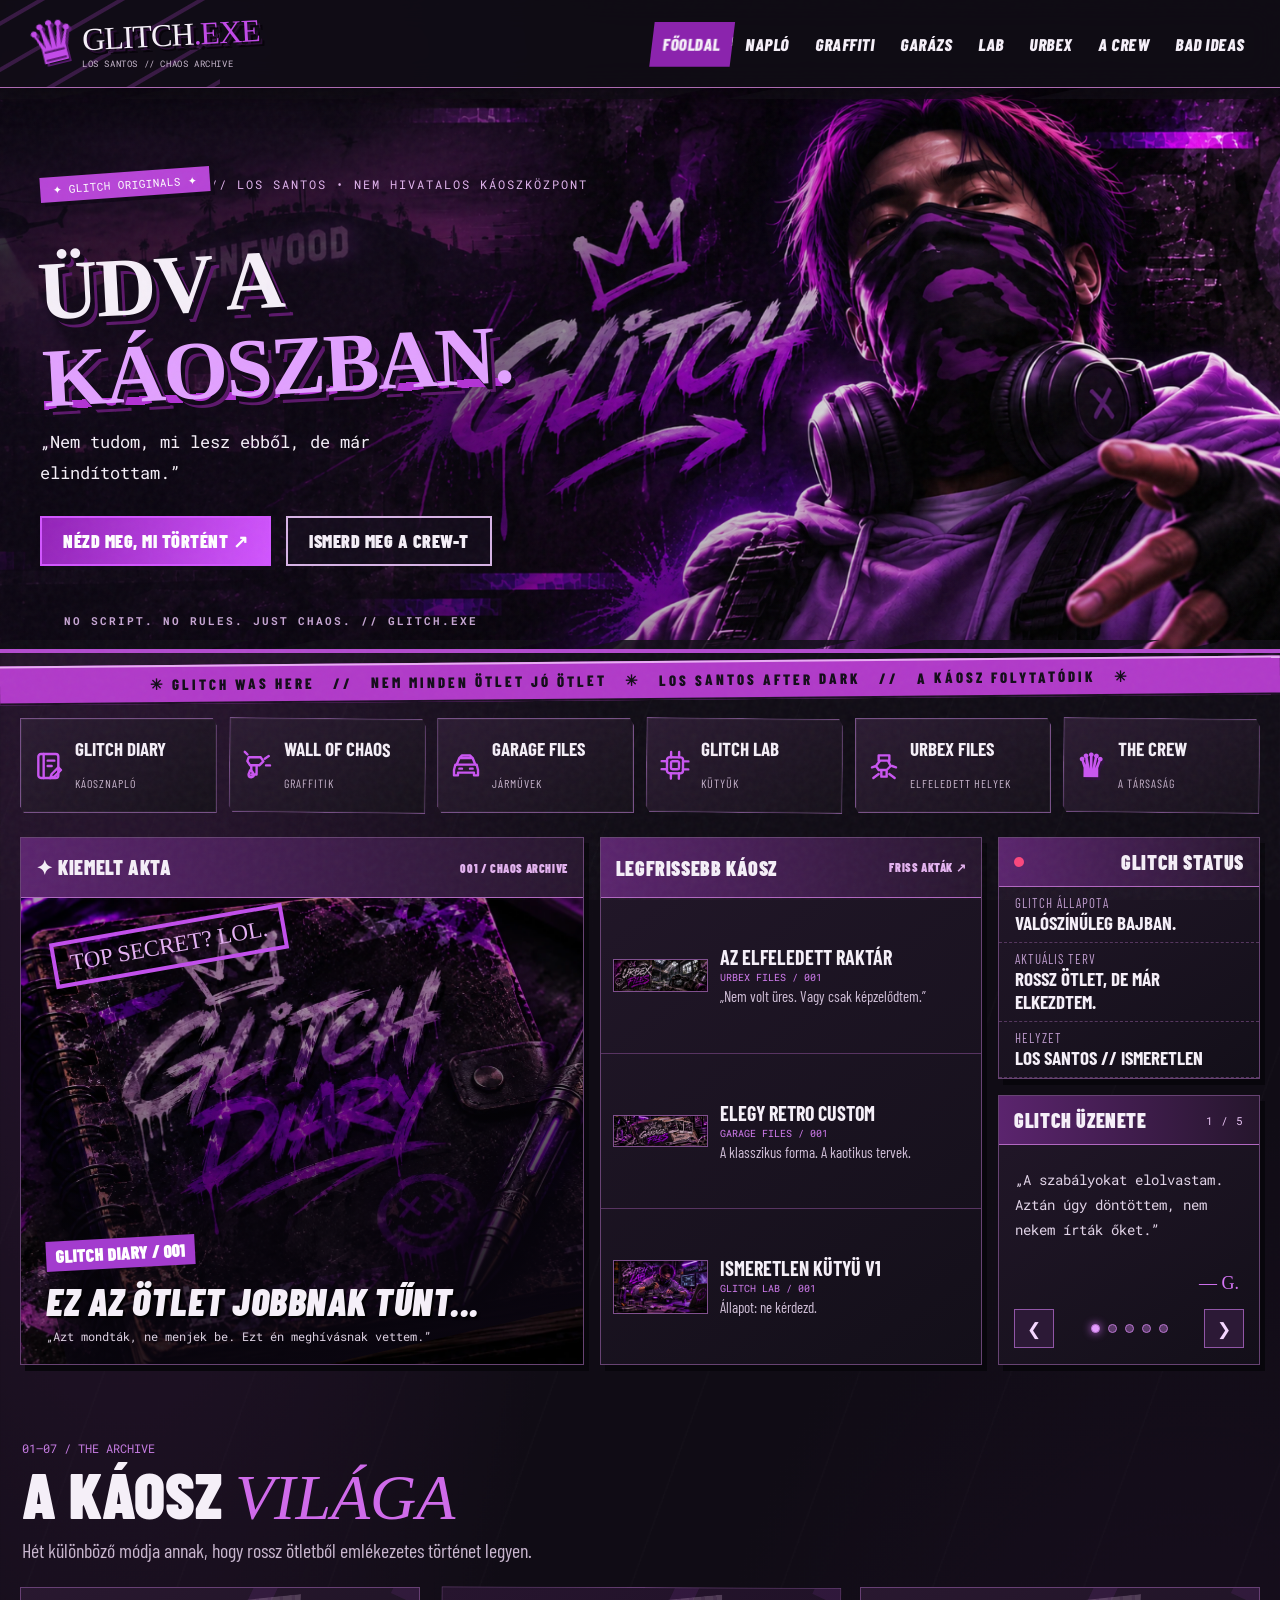
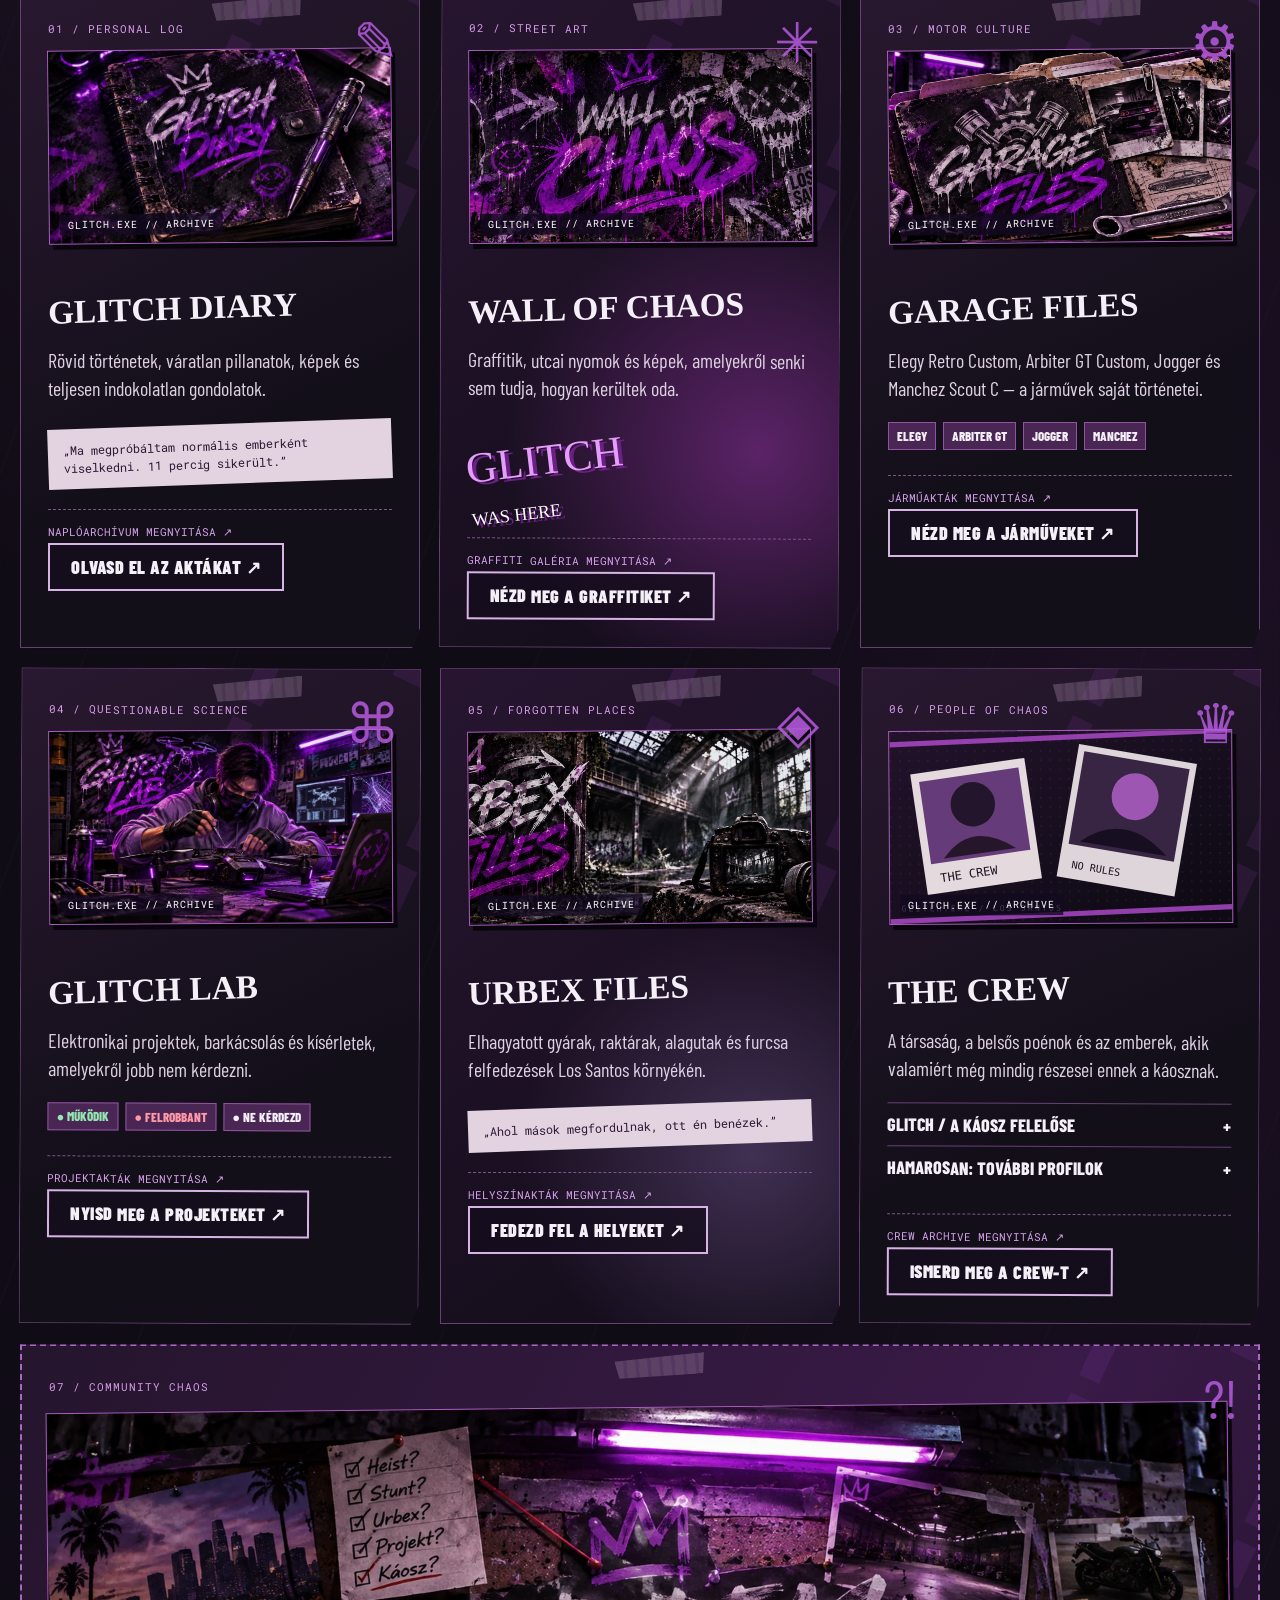
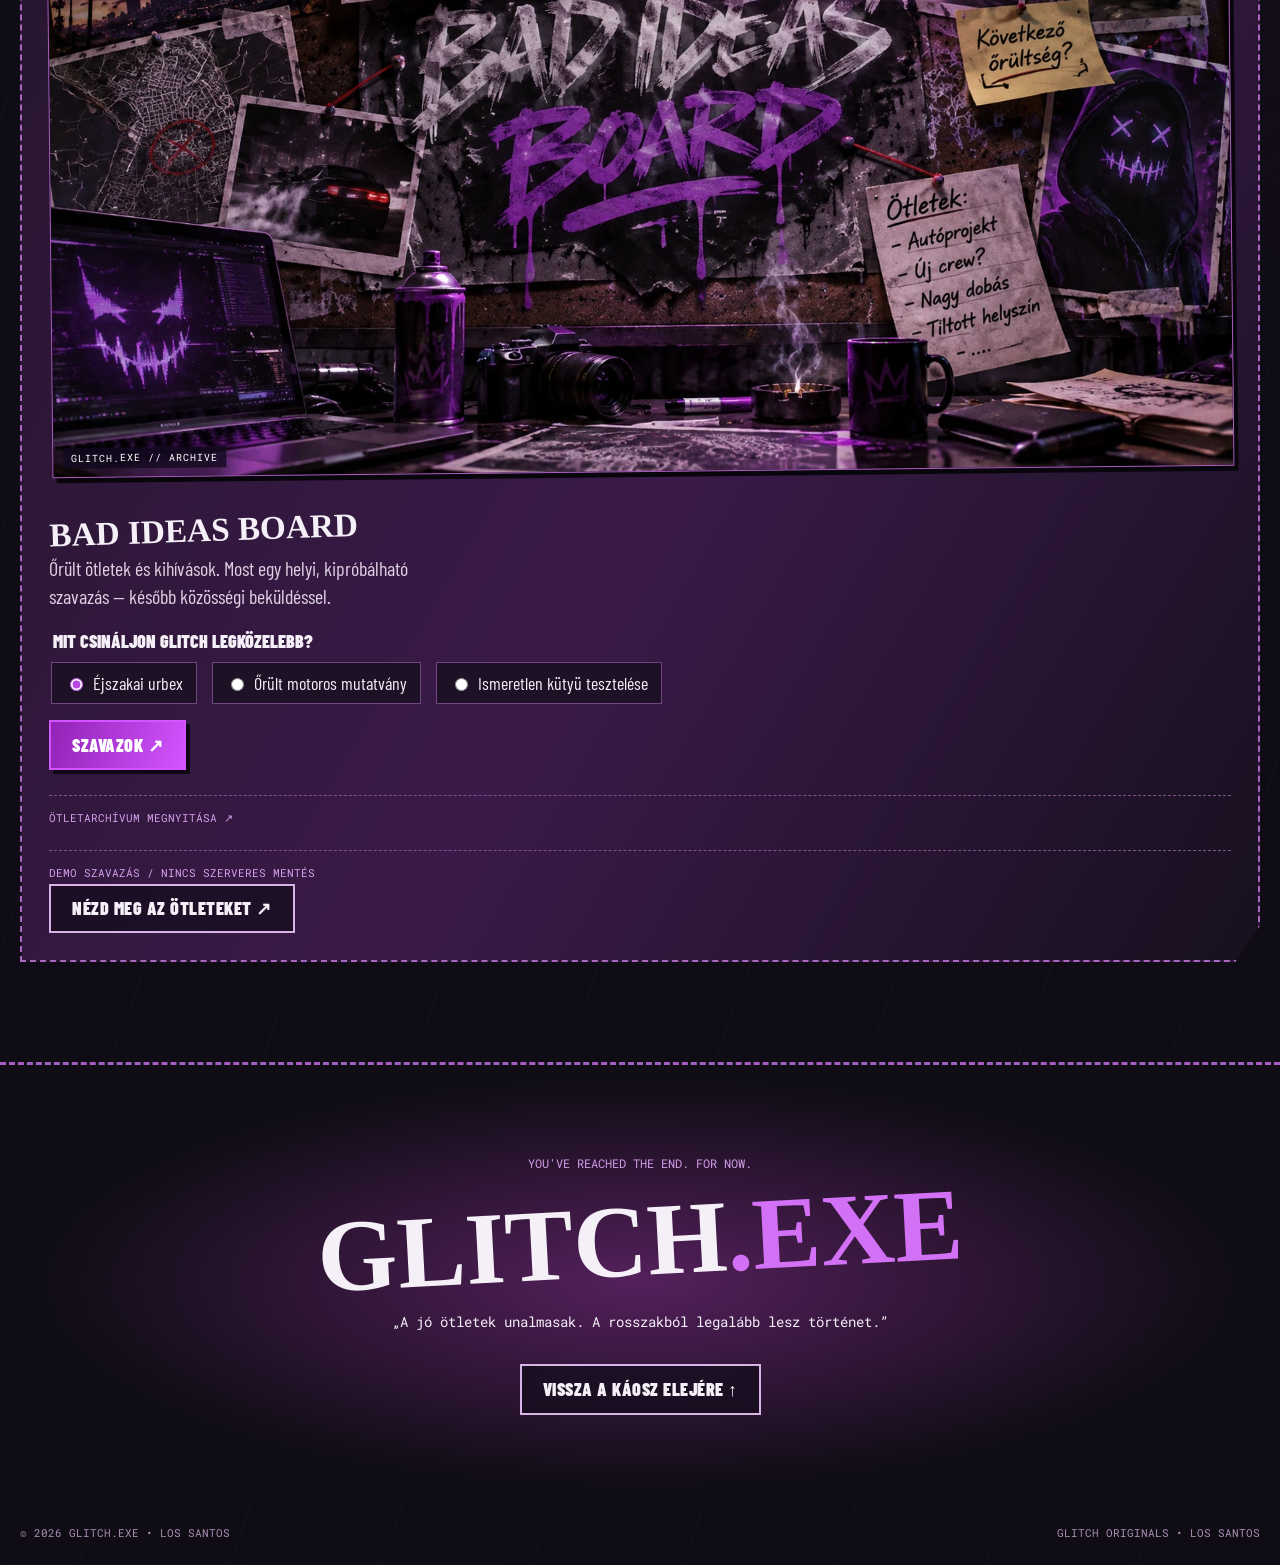
==== commit f4913cb4: "Add files via upload" ====
--- a/index.html
+++ b/index.html
@@ -1 +1 @@
-<!doctype html><html lang="hu"><head><meta charset="utf-8"><meta name="viewport" content="width=device-width,initial-scale=1"><meta name="theme-color" content="#100b16"><meta name="description" content="GLITCH.EXE – Los Santos kaotikus digitális graffitifala. Napló, graffiti, járművek, urbex és a Crew."><meta property="og:title" content="GLITCH.EXE — Üdv a káoszban"><meta property="og:description" content="Egy kis káosz, graffiti, urbex és minden, ami nem volt jó ötlet."><title>GLITCH.EXE | Üdv a káoszban</title><link rel="icon" href="assets/favicon.svg" type="image/svg+xml"><link rel="stylesheet" href="styles.css"></head><body><div class="spray spray-a"></div><div class="spray spray-b"></div><header class="topbar"><a class="brand" href="#home"><span class="crown">♛</span><span class="brandword">GLITCH<span>.EXE</span></span><small>LOS SANTOS // CHAOS ARCHIVE</small></a><button class="menu-toggle" aria-label="Menü megnyitása" aria-expanded="false">☰</button><nav class="nav" aria-label="Fő navigáció"><a href="#home">FŐOLDAL</a><a href="diary.html">NAPLÓ</a><a href="wall.html">GRAFFITI</a><a href="garage.html">GARÁZS</a><a href="lab.html">LAB</a><a href="urbex.html">URBEX</a><a href="crew.html">A CREW</a><a href="ideas.html">BAD IDEAS</a></nav></header><main><section class="hero torn" id="home"><div class="hero-noise"></div><div class="hero-street" aria-hidden="true"><span class="skyline-label">LOS SANTOS / AFTER DARK</span><span class="vinewood">VINEWOOD</span></div><div class="hero-scratch" aria-hidden="true">✕ ✕ ✕</div><div class="hero-copy"><span class="hero-sticker">✦ GLITCH ORIGINALS ✦</span><span class="eyebrow">// LOS SANTOS • NEM HIVATALOS KÁOSZKÖZPONT</span><h1>ÜDV A<br><em>KÁOSZBAN.</em></h1><p>„Nem tudom, mi lesz ebből, de már elindítottam.”</p><div class="hero-actions"><a class="btn primary" href="#latest">NÉZD MEG, MI TÖRTÉNT ↗</a><a class="btn outline" href="crew.html">ISMERD MEG A CREW-T</a></div></div><div class="hero-art" aria-hidden="true"><div class="hero-graffiti">G<span>!</span></div><div class="moon"></div><div class="cityline"></div><div class="portrait"><div class="hair"></div><div class="face"></div><div class="mask">✕ ✕ ✕</div><div class="hood"></div></div><span class="tag tag-one">NO RULES</span><span class="tag tag-two">GLITCH WAS HERE</span></div><span class="hero-bottom">NO SCRIPT. NO RULES. JUST CHAOS. // GLITCH.EXE</span></section><div class="ticker" aria-label="Glitch üzenete"><div>✳ GLITCH WAS HERE &nbsp; // &nbsp; NEM MINDEN ÖTLET JÓ ÖTLET &nbsp; ✳ &nbsp; LOS SANTOS AFTER DARK &nbsp; // &nbsp; A KÁOSZ FOLYTATÓDIK &nbsp; ✳</div></div><section class="category-strip" aria-label="Részlegek"><a href="diary.html"><b><svg viewBox="0 0 24 24" aria-hidden="true"><rect x="4" y="3" width="15" height="18" rx="2"/><path d="M8 3v18M11 8h5M11 12h3"/><path d="m14 18 5-5 2 2-5 5-3 1z"/></svg></b><strong>GLITCH DIARY</strong><small>KÁOSZNAPLÓ</small></a><a href="wall.html"><b><svg viewBox="0 0 24 24" aria-hidden="true"><path d="M5 6h9l2 3-3 3H6L4 9zM7 12v4m4-4v7m-4 0h4M17 7l3-2M18 12h3M4 4 2 2"/><path d="M6 16c0 1-1 2-1 3a2 2 0 0 0 4 0c0-1-2-3-2-3"/></svg></b><strong>WALL OF CHAOS</strong><small>GRAFFITIK</small></a><a href="garage.html"><b><svg viewBox="0 0 24 24" aria-hidden="true"><path d="m5 11 2-5h10l2 5M4 11h16l1 4v4h-3v-2H6v2H3v-4zM7 14h2m6 0h2M7 6l2-2h6l2 2"/></svg></b><strong>GARAGE FILES</strong><small>JÁRMŰVEK</small></a><a href="lab.html"><b><svg viewBox="0 0 24 24" aria-hidden="true"><rect x="6" y="6" width="12" height="12" rx="2"/><rect x="9" y="9" width="6" height="6" rx="1"/><path d="M9 2v4m6-4v4M9 18v4m6-4v4M2 9h4m-4 6h4m12-6h4m-4 6h4"/></svg></b><strong>GLITCH LAB</strong><small>KÜTYÜK</small></a><a href="urbex.html"><b><svg viewBox="0 0 24 24" aria-hidden="true"><path d="M8 4h8v4H8zM9 8h6l2 4-3 3H8l-2-3zM10 15v5h4v-5M6 12l-3 1m15-1 3 1"/><path d="m8 18-4 3m12-3 4 3"/></svg></b><strong>URBEX FILES</strong><small>ELFELEDETT HELYEK</small></a><a href="crew.html"><b>♛</b><strong>THE CREW</strong><small>A TÁRSASÁG</small></a></section><section class="dashboard" id="latest"><div class="feature panel"><div class="panel-label">✦ KIEMELT AKTA <span>001 / CHAOS ARCHIVE</span></div><a class="feature-image" id="featured-diary-link" href="diary.html#akta-001" aria-label="Legfrissebb Glitch Diary akta megnyitása"><img class="feature-cover-photo" src="assets/diary-poster.svg" alt="Glitch Diary – legfrissebb naplóbejegyzés" loading="lazy"><div class="feature-stamp">TOP SECRET? LOL.</div><div class="feature-copy"><span class="tape">GLITCH DIARY / 001</span><h2>EZ AZ ÖTLET<br>JOBBNAK TŰNT...</h2><p>„Azt mondták, ne menjek be. Ezt én meghívásnak vettem.”</p></div></a></div><div class="latest panel"><div class="panel-label">LEGFRISSEBB KÁOSZ <span>FRISS AKTÁK ↗</span></div><a class="news" href="urbex.html#helyszin-001"><span class="thumb purple"><img src="assets/urbex-poster.svg" alt="Elhagyatott raktár" loading="lazy"></span><span><strong>AZ ELFELEDETT RAKTÁR</strong><small>URBEX FILES / 001</small><em>„Nem volt üres. Vagy csak képzelődtem.”</em></span></a><a class="news" href="garage.html#elegy-retro-custom"><span class="thumb magenta"><img src="assets/garage-poster.svg" alt="Autó a garázsban" loading="lazy"></span><span><strong>ELEGY RETRO CUSTOM</strong><small>GARAGE FILES / 001</small><em>A klasszikus forma. A kaotikus tervek.</em></span></a><a class="news" href="lab.html#ismeretlen-kutyu-v1"><span class="thumb blue"><img src="assets/lab-poster.svg" alt="Elektronikai műhely" loading="lazy"></span><span><strong>ISMERETLEN KÜTYÜ V1</strong><small>GLITCH LAB / 001</small><em>Állapot: ne kérdezd.</em></span></a></div><aside class="sidebar"><div class="panel status"><div class="panel-label"><span class="dot"></span> GLITCH STATUS</div><p><small>GLITCH ÁLLAPOTA</small><strong>VALÓSZÍNŰLEG BAJBAN.</strong></p><p><small>AKTUÁLIS TERV</small><strong>ROSSZ ÖTLET, DE MÁR ELKEZDTEM.</strong></p><p><small>HELYZET</small><strong>LOS SANTOS // ISMERETLEN</strong></p></div><div class="panel mini"><div class="panel-label">GLITCH ÜZENETE <span id="quote-count" aria-live="polite">1 / 5</span></div><blockquote id="glitch-quote" aria-live="polite">„A szabályokat elolvastam. Aztán úgy döntöttem, nem nekem írták őket.”</blockquote><span class="signature">— G.</span><div class="quote-controls"><button type="button" id="quote-prev" aria-label="Előző üzenet">❮</button><div class="quote-dots" id="quote-dots" aria-label="Üzenet választása"></div><button type="button" id="quote-next" aria-label="Következő üzenet">❯</button></div></div></aside></section><div class="section-head"><span>01—07 / THE ARCHIVE</span><h2>A KÁOSZ <em>VILÁGA</em></h2><p>Hét különböző módja annak, hogy rossz ötletből emlékezetes történet legyen.</p></div><section class="archive-grid"><article class="archive-card diary" id="diary"><span class="index">01 / PERSONAL LOG</span><div class="archive-visual"><img src="assets/diary-poster.svg" alt="Egy összefirkált napló és polaroidok" loading="lazy"></div><div class="big-icon">✎</div><h3>GLITCH DIARY</h3><p>Rövid történetek, váratlan pillanatok, képek és teljesen indokolatlan gondolatok.</p><div class="paper-note">„Ma megpróbáltam normális emberként viselkedni. 11 percig sikerült.”</div><a class="archive-foot diary-open-link" href="diary.html">NAPLÓARCHÍVUM MEGNYITÁSA ↗</a><a class="btn outline archive-card-button" href="diary.html">OLVASD EL AZ AKTÁKAT ↗</a></article><article class="archive-card wall" id="wall"><span class="index">02 / STREET ART</span><div class="archive-visual"><img src="assets/wall-poster.svg" alt="Lila GLITCH graffiti egy falon" loading="lazy"></div><div class="big-icon">✳</div><h3>WALL OF CHAOS</h3><p>Graffitik, utcai nyomok és képek, amelyekről senki sem tudja, hogyan kerültek oda.</p><div class="graffiti-mark">GLITCH<br><small>WAS HERE</small></div><a class="archive-foot" href="wall.html">GRAFFITI GALÉRIA MEGNYITÁSA ↗</a><a class="btn outline archive-card-button" href="wall.html">NÉZD MEG A GRAFFITIKET ↗</a></article><article class="archive-card garage" id="garage"><span class="index">03 / MOTOR CULTURE</span><div class="archive-visual"><img src="assets/garage-poster.svg" alt="Lila sportautó az éjszakai garázsban" loading="lazy"></div><div class="big-icon">⚙</div><h3>GARAGE FILES</h3><p>Elegy Retro Custom, Arbiter GT Custom, Jogger és Manchez Scout C — a járművek saját történetei.</p><div class="chips"><span>ELEGY</span><span>ARBITER GT</span><span>JOGGER</span><span>MANCHEZ</span></div><a class="archive-foot" href="garage.html">JÁRMŰAKTÁK MEGNYITÁSA ↗</a><a class="btn outline archive-card-button" href="garage.html">NÉZD MEG A JÁRMŰVEKET ↗</a></article><article class="archive-card lab" id="lab"><span class="index">04 / QUESTIONABLE SCIENCE</span><div class="archive-visual"><img src="assets/lab-poster.svg" alt="Elektronikai barkácsműhely" loading="lazy"></div><div class="big-icon">⌘</div><h3>GLITCH LAB</h3><p>Elektronikai projektek, barkácsolás és kísérletek, amelyekről jobb nem kérdezni.</p><div class="statuses"><span>● MŰKÖDIK</span><span>● FELROBBANT</span><span>● NE KÉRDEZD</span></div><a class="archive-foot" href="lab.html">PROJEKTAKTÁK MEGNYITÁSA ↗</a><a class="btn outline archive-card-button" href="lab.html">NYISD MEG A PROJEKTEKET ↗</a></article><article class="archive-card urbex" id="urbex"><span class="index">05 / FORGOTTEN PLACES</span><div class="archive-visual"><img src="assets/urbex-poster.svg" alt="Elhagyatott raktár éjszaka" loading="lazy"></div><div class="big-icon">◈</div><h3>URBEX FILES</h3><p>Elhagyatott gyárak, raktárak, alagutak és furcsa felfedezések Los Santos környékén.</p><div class="paper-note">„Ahol mások megfordulnak, ott én benézek.”</div><a class="archive-foot" href="urbex.html">HELYSZÍNAKTÁK MEGNYITÁSA ↗</a><a class="btn outline archive-card-button" href="urbex.html">FEDEZD FEL A HELYEKET ↗</a></article><article class="archive-card crew" id="crew"><span class="index">06 / PEOPLE OF CHAOS</span><div class="archive-visual"><img src="assets/crew-poster.svg" alt="Tépett plakátokból álló Crew kollázs" loading="lazy"></div><div class="big-icon">♛</div><h3>THE CREW</h3><p>A társaság, a belsős poénok és az emberek, akik valamiért még mindig részesei ennek a káosznak.</p><details><summary>GLITCH / A KÁOSZ FELELŐSE <span>+</span></summary><p>Ötletgyáros, örök bajkeverő, kütyümániás. A legtöbb tervet ő találja ki. Ez nem feltétlenül jó hír.</p></details><details><summary>HAMAROSAN: TOVÁBBI PROFILOK <span>+</span></summary><p>A Crew tagjai saját, lenyitható újságpapíros profilokat kapnak.</p></details><a class="archive-foot" href="crew.html">CREW ARCHIVE MEGNYITÁSA ↗</a><a class="btn outline archive-card-button" href="crew.html">ISMERD MEG A CREW-T ↗</a></article><article class="archive-card ideas" id="ideas"><span class="index">07 / COMMUNITY CHAOS</span><div class="archive-visual"><img src="assets/ideas-poster.svg" alt="Összefirkált ötlettábla" loading="lazy"></div><div class="big-icon">?!</div><h3>BAD IDEAS BOARD</h3><p>Őrült ötletek és kihívások. Most egy helyi, kipróbálható szavazás — később közösségi beküldéssel.</p><form id="vote-form"><fieldset><legend>MIT CSINÁLJON GLITCH LEGKÖZELEBB?</legend><label><input type="radio" name="idea" value="urbex" checked> Éjszakai urbex</label><label><input type="radio" name="idea" value="stunt"> Őrült motoros mutatvány</label><label><input type="radio" name="idea" value="lab"> Ismeretlen kütyü tesztelése</label></fieldset><button class="btn primary" type="submit">SZAVAZOK ↗</button><p id="vote-result" role="status" aria-live="polite"></p></form><a class="archive-foot" href="ideas.html">ÖTLETARCHÍVUM MEGNYITÁSA ↗</a><span class="archive-foot">DEMO SZAVAZÁS / NINCS SZERVERES MENTÉS</span><a class="btn outline archive-card-button" href="ideas.html">NÉZD MEG AZ ÖTLETEKET ↗</a></article></section><section class="closing"><span>YOU'VE REACHED THE END. FOR NOW.</span><h2>GLITCH<span>.EXE</span></h2><p>„A jó ötletek unalmasak. A rosszakból legalább lesz történet.”</p><a class="btn outline" href="#home">VISSZA A KÁOSZ ELEJÉRE ↑</a></section></main><footer><span>© <span id="year"></span> GLITCH.EXE • LOS SANTOS</span><span>GLITCH ORIGINALS • LOS SANTOS</span></footer><script src="script.js" defer></script></body></html>
+<!doctype html><html lang="hu"><head><meta charset="utf-8"><meta name="viewport" content="width=device-width,initial-scale=1"><meta name="theme-color" content="#100b16"><meta name="description" content="GLITCH.EXE – Los Santos kaotikus digitális graffitifala. Napló, graffiti, járművek, urbex és a Crew."><meta property="og:title" content="GLITCH.EXE — Üdv a káoszban"><meta property="og:description" content="Egy kis káosz, graffiti, urbex és minden, ami nem volt jó ötlet."><title>GLITCH.EXE | Üdv a káoszban</title><link rel="icon" href="assets/favicon.svg" type="image/svg+xml"><link rel="stylesheet" href="styles.css"></head><body><div class="spray spray-a"></div><div class="spray spray-b"></div><header class="topbar"><a class="brand" href="#home"><span class="crown">♛</span><span class="brandword">GLITCH<span>.EXE</span></span><small>LOS SANTOS // CHAOS ARCHIVE</small></a><button class="menu-toggle" aria-label="Menü megnyitása" aria-expanded="false">☰</button><nav class="nav" aria-label="Fő navigáció"><a href="#home">FŐOLDAL</a><a href="diary.html">NAPLÓ</a><a href="wall.html">GRAFFITI</a><a href="garage.html">GARÁZS</a><a href="lab.html">LAB</a><a href="urbex.html">URBEX</a><a href="crew.html">A CREW</a><a href="ideas.html">BAD IDEAS</a></nav></header><main><section class="hero torn" id="home"><div class="hero-noise"></div><div class="hero-street" aria-hidden="true"><span class="skyline-label">LOS SANTOS / AFTER DARK</span><span class="vinewood">VINEWOOD</span></div><div class="hero-scratch" aria-hidden="true">✕ ✕ ✕</div><div class="hero-copy"><span class="hero-sticker">✦ GLITCH ORIGINALS ✦</span><span class="eyebrow">// LOS SANTOS • NEM HIVATALOS KÁOSZKÖZPONT</span><h1>ÜDV A<br><em>KÁOSZBAN.</em></h1><p>„Nem tudom, mi lesz ebből, de már elindítottam.”</p><div class="hero-actions"><a class="btn primary" href="#latest">NÉZD MEG, MI TÖRTÉNT ↗</a><a class="btn outline" href="crew.html">ISMERD MEG A CREW-T</a></div></div><div class="hero-art" aria-hidden="true"><div class="hero-graffiti">G<span>!</span></div><div class="moon"></div><div class="cityline"></div><div class="portrait"><div class="hair"></div><div class="face"></div><div class="mask">✕ ✕ ✕</div><div class="hood"></div></div><span class="tag tag-one">NO RULES</span><span class="tag tag-two">GLITCH WAS HERE</span></div><span class="hero-bottom">NO SCRIPT. NO RULES. JUST CHAOS. // GLITCH.EXE</span></section><div class="ticker" aria-label="Glitch üzenete"><div>✳ GLITCH WAS HERE &nbsp; // &nbsp; NEM MINDEN ÖTLET JÓ ÖTLET &nbsp; ✳ &nbsp; LOS SANTOS AFTER DARK &nbsp; // &nbsp; A KÁOSZ FOLYTATÓDIK &nbsp; ✳</div></div><section class="category-strip" aria-label="Részlegek"><a href="diary.html"><b><svg viewBox="0 0 24 24" aria-hidden="true"><rect x="4" y="3" width="15" height="18" rx="2"/><path d="M8 3v18M11 8h5M11 12h3"/><path d="m14 18 5-5 2 2-5 5-3 1z"/></svg></b><strong>GLITCH DIARY</strong><small>KÁOSZNAPLÓ</small></a><a href="wall.html"><b><svg viewBox="0 0 24 24" aria-hidden="true"><path d="M5 6h9l2 3-3 3H6L4 9zM7 12v4m4-4v7m-4 0h4M17 7l3-2M18 12h3M4 4 2 2"/><path d="M6 16c0 1-1 2-1 3a2 2 0 0 0 4 0c0-1-2-3-2-3"/></svg></b><strong>WALL OF CHAOS</strong><small>GRAFFITIK</small></a><a href="garage.html"><b><svg viewBox="0 0 24 24" aria-hidden="true"><path d="m5 11 2-5h10l2 5M4 11h16l1 4v4h-3v-2H6v2H3v-4zM7 14h2m6 0h2M7 6l2-2h6l2 2"/></svg></b><strong>GARAGE FILES</strong><small>JÁRMŰVEK</small></a><a href="lab.html"><b><svg viewBox="0 0 24 24" aria-hidden="true"><rect x="6" y="6" width="12" height="12" rx="2"/><rect x="9" y="9" width="6" height="6" rx="1"/><path d="M9 2v4m6-4v4M9 18v4m6-4v4M2 9h4m-4 6h4m12-6h4m-4 6h4"/></svg></b><strong>GLITCH LAB</strong><small>KÜTYÜK</small></a><a href="urbex.html"><b><svg viewBox="0 0 24 24" aria-hidden="true"><path d="M8 4h8v4H8zM9 8h6l2 4-3 3H8l-2-3zM10 15v5h4v-5M6 12l-3 1m15-1 3 1"/><path d="m8 18-4 3m12-3 4 3"/></svg></b><strong>URBEX FILES</strong><small>ELFELEDETT HELYEK</small></a><a href="crew.html"><b>♛</b><strong>THE CREW</strong><small>A TÁRSASÁG</small></a></section><section class="dashboard" id="latest"><div class="feature panel"><div class="panel-label">✦ KIEMELT AKTA <span>001 / CHAOS ARCHIVE</span></div><a class="feature-image" id="featured-diary-link" href="diary.html#akta-001" aria-label="Legfrissebb Glitch Diary akta megnyitása"><img class="feature-cover-photo" src="assets/diary-poster.webp" alt="Glitch Diary – legfrissebb naplóbejegyzés" loading="lazy"><div class="feature-stamp">TOP SECRET? LOL.</div><div class="feature-copy"><span class="tape">GLITCH DIARY / 001</span><h2>EZ AZ ÖTLET<br>JOBBNAK TŰNT...</h2><p>„Azt mondták, ne menjek be. Ezt én meghívásnak vettem.”</p></div></a></div><div class="latest panel"><div class="panel-label">LEGFRISSEBB KÁOSZ <span>FRISS AKTÁK ↗</span></div><a class="news" href="urbex.html#helyszin-001"><span class="thumb purple"><img src="assets/urbex-poster.webp" alt="Elhagyatott raktár" loading="lazy"></span><span><strong>AZ ELFELEDETT RAKTÁR</strong><small>URBEX FILES / 001</small><em>„Nem volt üres. Vagy csak képzelődtem.”</em></span></a><a class="news" href="garage.html#elegy-retro-custom"><span class="thumb magenta"><img src="assets/garage-poster.webp" alt="Autó a garázsban" loading="lazy"></span><span><strong>ELEGY RETRO CUSTOM</strong><small>GARAGE FILES / 001</small><em>A klasszikus forma. A kaotikus tervek.</em></span></a><a class="news" href="lab.html#ismeretlen-kutyu-v1"><span class="thumb blue"><img src="assets/lab-poster.webp" alt="Elektronikai műhely" loading="lazy"></span><span><strong>ISMERETLEN KÜTYÜ V1</strong><small>GLITCH LAB / 001</small><em>Állapot: ne kérdezd.</em></span></a></div><aside class="sidebar"><div class="panel status"><div class="panel-label"><span class="dot"></span> GLITCH STATUS</div><p><small>GLITCH ÁLLAPOTA</small><strong>VALÓSZÍNŰLEG BAJBAN.</strong></p><p><small>AKTUÁLIS TERV</small><strong>ROSSZ ÖTLET, DE MÁR ELKEZDTEM.</strong></p><p><small>HELYZET</small><strong>LOS SANTOS // ISMERETLEN</strong></p></div><div class="panel mini"><div class="panel-label">GLITCH ÜZENETE <span id="quote-count" aria-live="polite">1 / 5</span></div><blockquote id="glitch-quote" aria-live="polite">„A szabályokat elolvastam. Aztán úgy döntöttem, nem nekem írták őket.”</blockquote><span class="signature">— G.</span><div class="quote-controls"><button type="button" id="quote-prev" aria-label="Előző üzenet">❮</button><div class="quote-dots" id="quote-dots" aria-label="Üzenet választása"></div><button type="button" id="quote-next" aria-label="Következő üzenet">❯</button></div></div></aside></section><div class="section-head"><span>01—07 / THE ARCHIVE</span><h2>A KÁOSZ <em>VILÁGA</em></h2><p>Hét különböző módja annak, hogy rossz ötletből emlékezetes történet legyen.</p></div><section class="archive-grid"><article class="archive-card diary" id="diary"><span class="index">01 / PERSONAL LOG</span><div class="archive-visual"><img src="assets/diary-poster.webp" alt="Egy összefirkált napló és polaroidok" loading="lazy"></div><div class="big-icon">✎</div><h3>GLITCH DIARY</h3><p>Rövid történetek, váratlan pillanatok, képek és teljesen indokolatlan gondolatok.</p><div class="paper-note">„Ma megpróbáltam normális emberként viselkedni. 11 percig sikerült.”</div><a class="archive-foot diary-open-link" href="diary.html">NAPLÓARCHÍVUM MEGNYITÁSA ↗</a><a class="btn outline archive-card-button" href="diary.html">OLVASD EL AZ AKTÁKAT ↗</a></article><article class="archive-card wall" id="wall"><span class="index">02 / STREET ART</span><div class="archive-visual"><img src="assets/wall-poster.webp" alt="Lila GLITCH graffiti egy falon" loading="lazy"></div><div class="big-icon">✳</div><h3>WALL OF CHAOS</h3><p>Graffitik, utcai nyomok és képek, amelyekről senki sem tudja, hogyan kerültek oda.</p><div class="graffiti-mark">GLITCH<br><small>WAS HERE</small></div><a class="archive-foot" href="wall.html">GRAFFITI GALÉRIA MEGNYITÁSA ↗</a><a class="btn outline archive-card-button" href="wall.html">NÉZD MEG A GRAFFITIKET ↗</a></article><article class="archive-card garage" id="garage"><span class="index">03 / MOTOR CULTURE</span><div class="archive-visual"><img src="assets/garage-poster.webp" alt="Lila sportautó az éjszakai garázsban" loading="lazy"></div><div class="big-icon">⚙</div><h3>GARAGE FILES</h3><p>Elegy Retro Custom, Arbiter GT Custom, Jogger és Manchez Scout C — a járművek saját történetei.</p><div class="chips"><span>ELEGY</span><span>ARBITER GT</span><span>JOGGER</span><span>MANCHEZ</span></div><a class="archive-foot" href="garage.html">JÁRMŰAKTÁK MEGNYITÁSA ↗</a><a class="btn outline archive-card-button" href="garage.html">NÉZD MEG A JÁRMŰVEKET ↗</a></article><article class="archive-card lab" id="lab"><span class="index">04 / QUESTIONABLE SCIENCE</span><div class="archive-visual"><img src="assets/lab-poster.webp" alt="Elektronikai barkácsműhely" loading="lazy"></div><div class="big-icon">⌘</div><h3>GLITCH LAB</h3><p>Elektronikai projektek, barkácsolás és kísérletek, amelyekről jobb nem kérdezni.</p><div class="statuses"><span>● MŰKÖDIK</span><span>● FELROBBANT</span><span>● NE KÉRDEZD</span></div><a class="archive-foot" href="lab.html">PROJEKTAKTÁK MEGNYITÁSA ↗</a><a class="btn outline archive-card-button" href="lab.html">NYISD MEG A PROJEKTEKET ↗</a></article><article class="archive-card urbex" id="urbex"><span class="index">05 / FORGOTTEN PLACES</span><div class="archive-visual"><img src="assets/urbex-poster.webp" alt="Elhagyatott raktár éjszaka" loading="lazy"></div><div class="big-icon">◈</div><h3>URBEX FILES</h3><p>Elhagyatott gyárak, raktárak, alagutak és furcsa felfedezések Los Santos környékén.</p><div class="paper-note">„Ahol mások megfordulnak, ott én benézek.”</div><a class="archive-foot" href="urbex.html">HELYSZÍNAKTÁK MEGNYITÁSA ↗</a><a class="btn outline archive-card-button" href="urbex.html">FEDEZD FEL A HELYEKET ↗</a></article><article class="archive-card crew" id="crew"><span class="index">06 / PEOPLE OF CHAOS</span><div class="archive-visual"><img src="assets/crew-poster.svg" alt="Tépett plakátokból álló Crew kollázs" loading="lazy"></div><div class="big-icon">♛</div><h3>THE CREW</h3><p>A társaság, a belsős poénok és az emberek, akik valamiért még mindig részesei ennek a káosznak.</p><details><summary>GLITCH / A KÁOSZ FELELŐSE <span>+</span></summary><p>Ötletgyáros, örök bajkeverő, kütyümániás. A legtöbb tervet ő találja ki. Ez nem feltétlenül jó hír.</p></details><details><summary>HAMAROSAN: TOVÁBBI PROFILOK <span>+</span></summary><p>A Crew tagjai saját, lenyitható újságpapíros profilokat kapnak.</p></details><a class="archive-foot" href="crew.html">CREW ARCHIVE MEGNYITÁSA ↗</a><a class="btn outline archive-card-button" href="crew.html">ISMERD MEG A CREW-T ↗</a></article><article class="archive-card ideas" id="ideas"><span class="index">07 / COMMUNITY CHAOS</span><div class="archive-visual"><img src="assets/ideas-poster.webp" alt="Összefirkált ötlettábla" loading="lazy"></div><div class="big-icon">?!</div><h3>BAD IDEAS BOARD</h3><p>Őrült ötletek és kihívások. Most egy helyi, kipróbálható szavazás — később közösségi beküldéssel.</p><form id="vote-form"><fieldset><legend>MIT CSINÁLJON GLITCH LEGKÖZELEBB?</legend><label><input type="radio" name="idea" value="urbex" checked> Éjszakai urbex</label><label><input type="radio" name="idea" value="stunt"> Őrült motoros mutatvány</label><label><input type="radio" name="idea" value="lab"> Ismeretlen kütyü tesztelése</label></fieldset><button class="btn primary" type="submit">SZAVAZOK ↗</button><p id="vote-result" role="status" aria-live="polite"></p></form><a class="archive-foot" href="ideas.html">ÖTLETARCHÍVUM MEGNYITÁSA ↗</a><span class="archive-foot">DEMO SZAVAZÁS / NINCS SZERVERES MENTÉS</span><a class="btn outline archive-card-button" href="ideas.html">NÉZD MEG AZ ÖTLETEKET ↗</a></article></section><section class="closing"><span>YOU'VE REACHED THE END. FOR NOW.</span><h2>GLITCH<span>.EXE</span></h2><p>„A jó ötletek unalmasak. A rosszakból legalább lesz történet.”</p><a class="btn outline" href="#home">VISSZA A KÁOSZ ELEJÉRE ↑</a></section></main><footer><span>© <span id="year"></span> GLITCH.EXE • LOS SANTOS</span><span>GLITCH ORIGINALS • LOS SANTOS</span></footer><script src="script.js" defer></script></body></html>
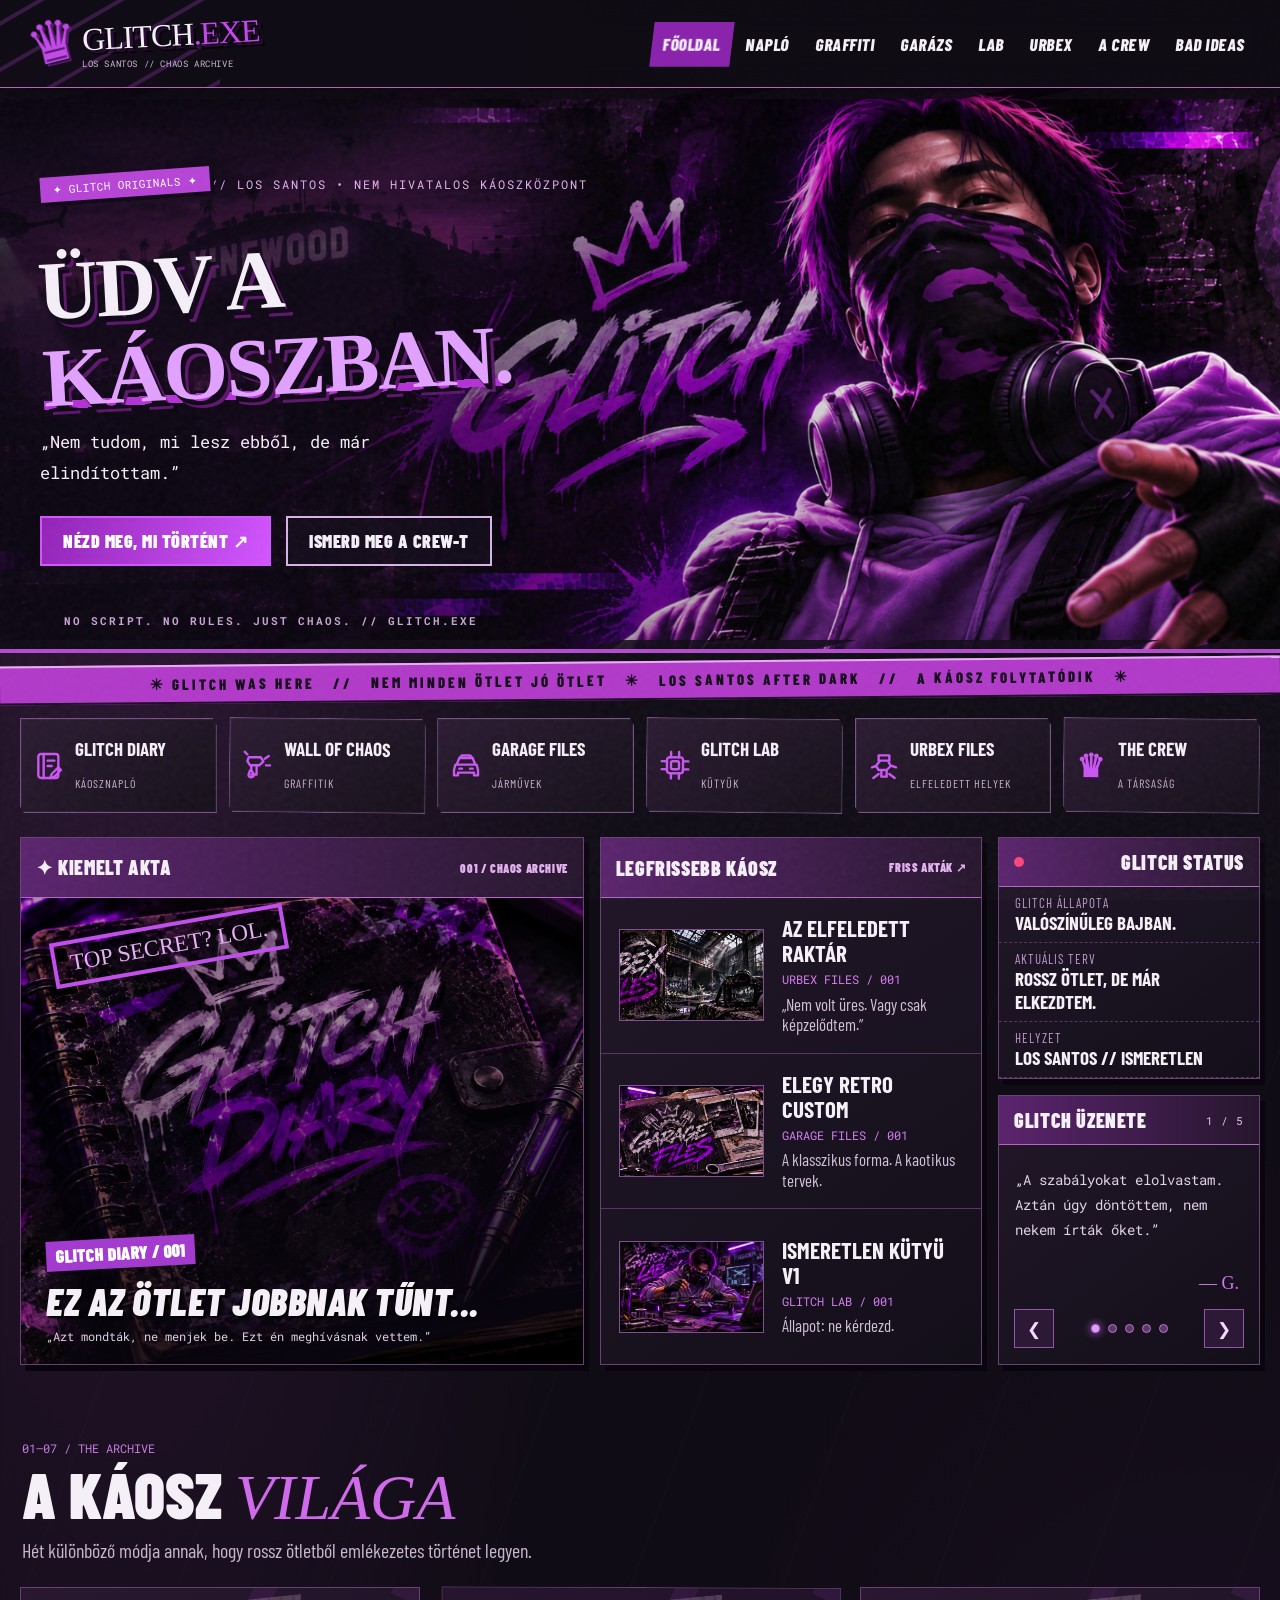
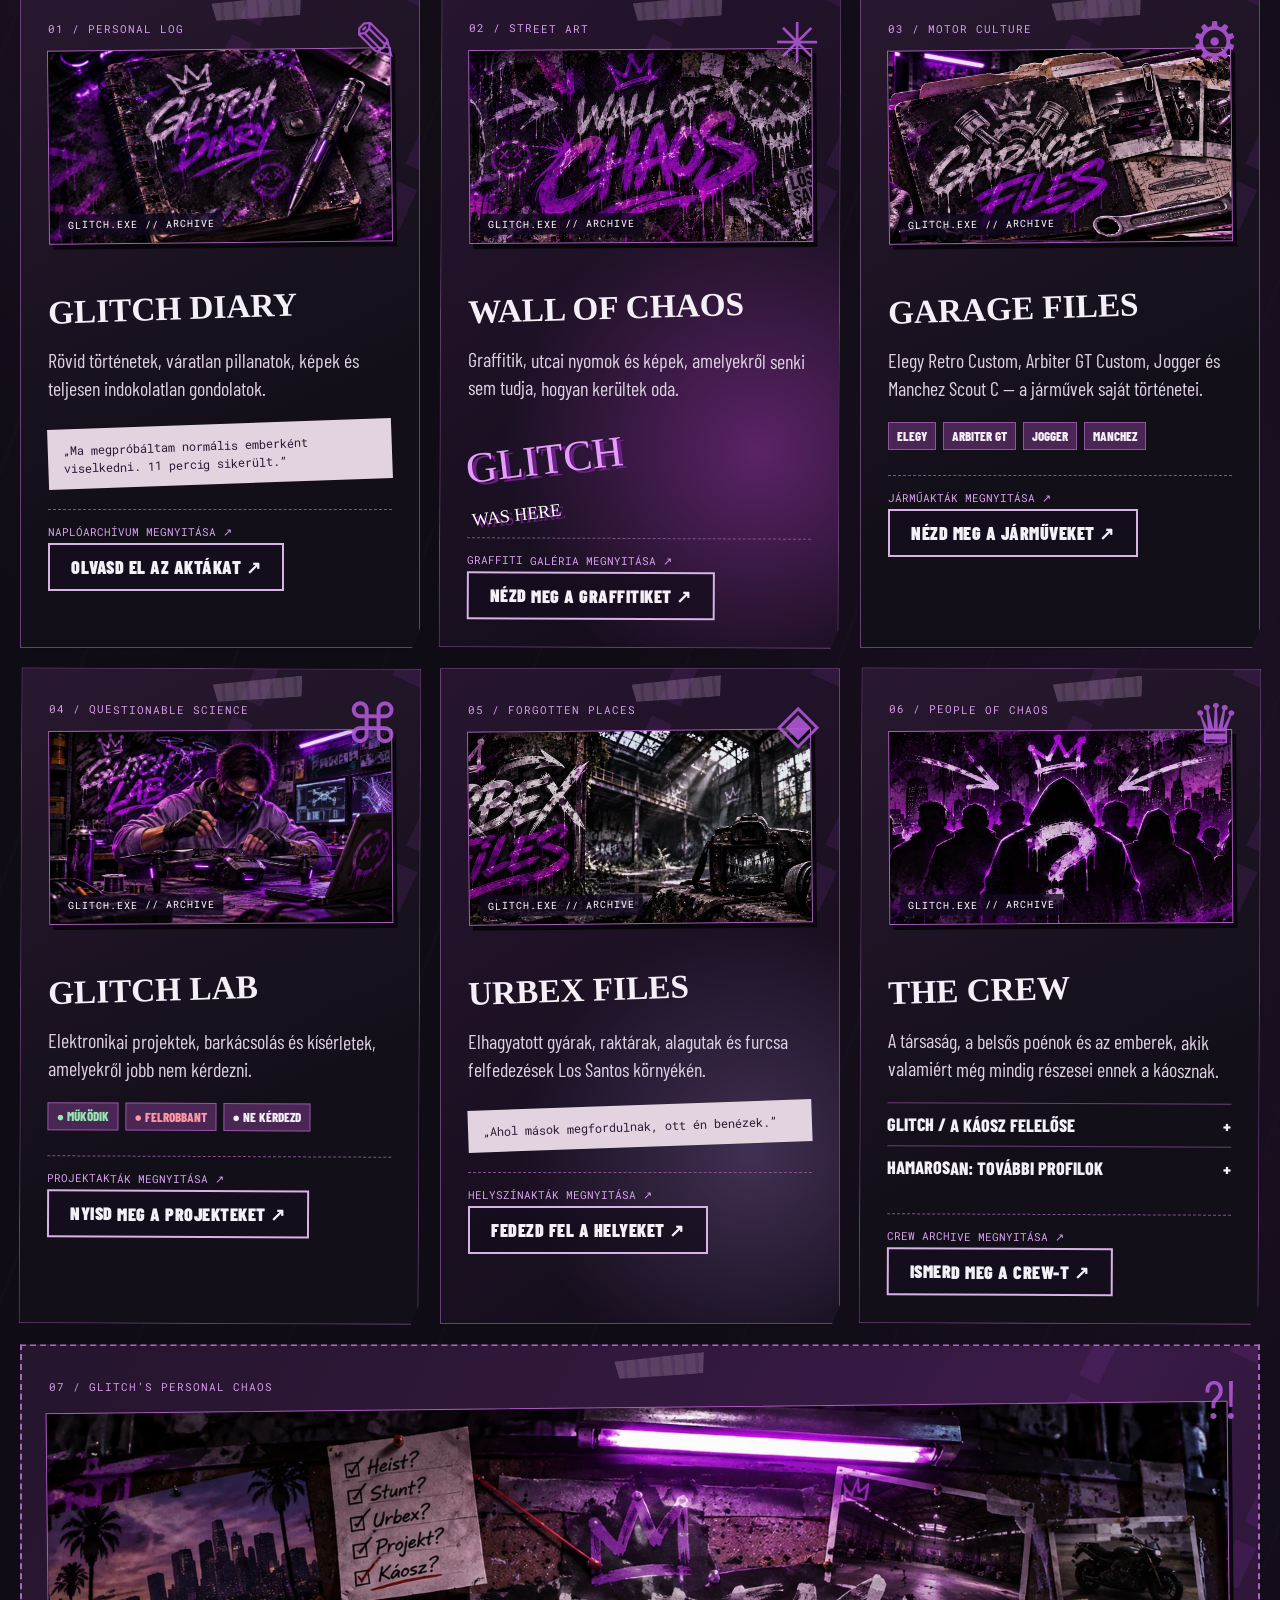
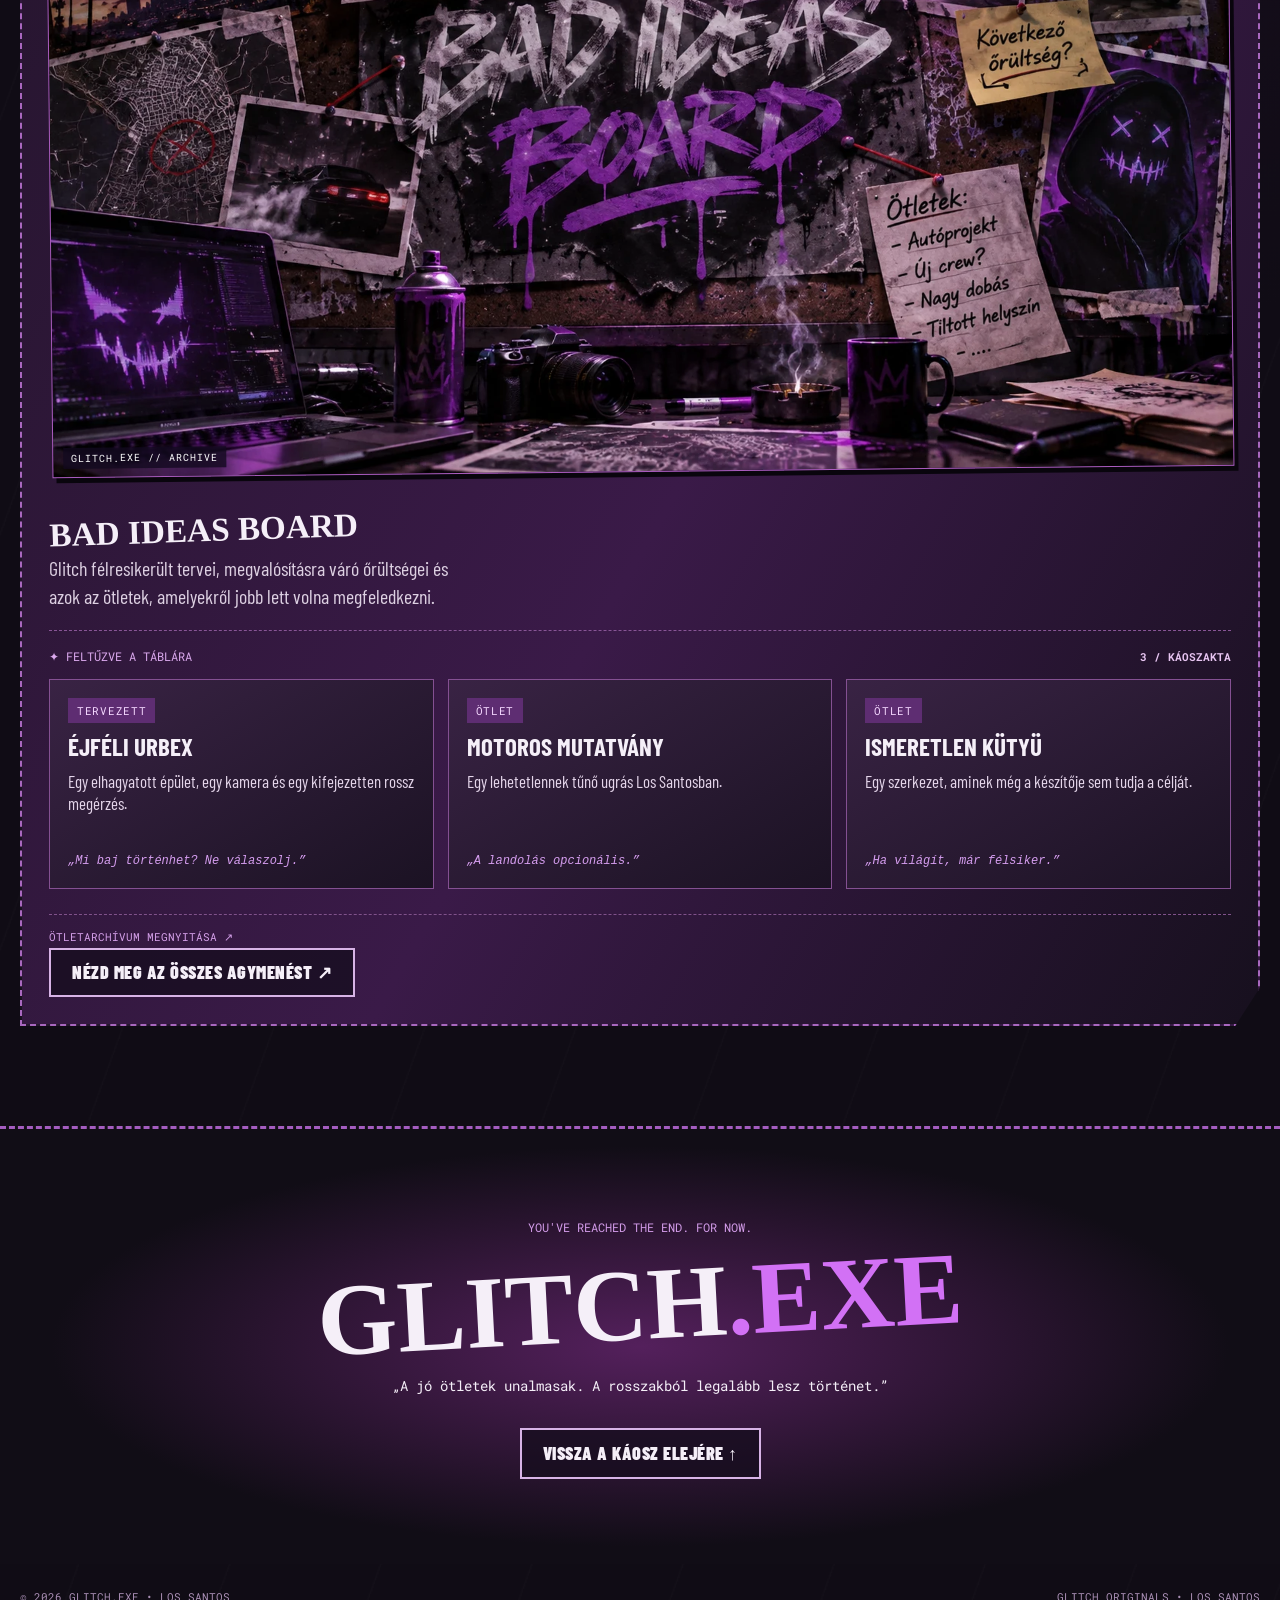
==== commit 5dd51dfc: "Add files via upload" ====
--- a/index.html
+++ b/index.html
@@ -1 +1,2 @@
-<!doctype html><html lang="hu"><head><meta charset="utf-8"><meta name="viewport" content="width=device-width,initial-scale=1"><meta name="theme-color" content="#100b16"><meta name="description" content="GLITCH.EXE – Los Santos kaotikus digitális graffitifala. Napló, graffiti, járművek, urbex és a Crew."><meta property="og:title" content="GLITCH.EXE — Üdv a káoszban"><meta property="og:description" content="Egy kis káosz, graffiti, urbex és minden, ami nem volt jó ötlet."><title>GLITCH.EXE | Üdv a káoszban</title><link rel="icon" href="assets/favicon.svg" type="image/svg+xml"><link rel="stylesheet" href="styles.css"></head><body><div class="spray spray-a"></div><div class="spray spray-b"></div><header class="topbar"><a class="brand" href="#home"><span class="crown">♛</span><span class="brandword">GLITCH<span>.EXE</span></span><small>LOS SANTOS // CHAOS ARCHIVE</small></a><button class="menu-toggle" aria-label="Menü megnyitása" aria-expanded="false">☰</button><nav class="nav" aria-label="Fő navigáció"><a href="#home">FŐOLDAL</a><a href="diary.html">NAPLÓ</a><a href="wall.html">GRAFFITI</a><a href="garage.html">GARÁZS</a><a href="lab.html">LAB</a><a href="urbex.html">URBEX</a><a href="crew.html">A CREW</a><a href="ideas.html">BAD IDEAS</a></nav></header><main><section class="hero torn" id="home"><div class="hero-noise"></div><div class="hero-street" aria-hidden="true"><span class="skyline-label">LOS SANTOS / AFTER DARK</span><span class="vinewood">VINEWOOD</span></div><div class="hero-scratch" aria-hidden="true">✕ ✕ ✕</div><div class="hero-copy"><span class="hero-sticker">✦ GLITCH ORIGINALS ✦</span><span class="eyebrow">// LOS SANTOS • NEM HIVATALOS KÁOSZKÖZPONT</span><h1>ÜDV A<br><em>KÁOSZBAN.</em></h1><p>„Nem tudom, mi lesz ebből, de már elindítottam.”</p><div class="hero-actions"><a class="btn primary" href="#latest">NÉZD MEG, MI TÖRTÉNT ↗</a><a class="btn outline" href="crew.html">ISMERD MEG A CREW-T</a></div></div><div class="hero-art" aria-hidden="true"><div class="hero-graffiti">G<span>!</span></div><div class="moon"></div><div class="cityline"></div><div class="portrait"><div class="hair"></div><div class="face"></div><div class="mask">✕ ✕ ✕</div><div class="hood"></div></div><span class="tag tag-one">NO RULES</span><span class="tag tag-two">GLITCH WAS HERE</span></div><span class="hero-bottom">NO SCRIPT. NO RULES. JUST CHAOS. // GLITCH.EXE</span></section><div class="ticker" aria-label="Glitch üzenete"><div>✳ GLITCH WAS HERE &nbsp; // &nbsp; NEM MINDEN ÖTLET JÓ ÖTLET &nbsp; ✳ &nbsp; LOS SANTOS AFTER DARK &nbsp; // &nbsp; A KÁOSZ FOLYTATÓDIK &nbsp; ✳</div></div><section class="category-strip" aria-label="Részlegek"><a href="diary.html"><b><svg viewBox="0 0 24 24" aria-hidden="true"><rect x="4" y="3" width="15" height="18" rx="2"/><path d="M8 3v18M11 8h5M11 12h3"/><path d="m14 18 5-5 2 2-5 5-3 1z"/></svg></b><strong>GLITCH DIARY</strong><small>KÁOSZNAPLÓ</small></a><a href="wall.html"><b><svg viewBox="0 0 24 24" aria-hidden="true"><path d="M5 6h9l2 3-3 3H6L4 9zM7 12v4m4-4v7m-4 0h4M17 7l3-2M18 12h3M4 4 2 2"/><path d="M6 16c0 1-1 2-1 3a2 2 0 0 0 4 0c0-1-2-3-2-3"/></svg></b><strong>WALL OF CHAOS</strong><small>GRAFFITIK</small></a><a href="garage.html"><b><svg viewBox="0 0 24 24" aria-hidden="true"><path d="m5 11 2-5h10l2 5M4 11h16l1 4v4h-3v-2H6v2H3v-4zM7 14h2m6 0h2M7 6l2-2h6l2 2"/></svg></b><strong>GARAGE FILES</strong><small>JÁRMŰVEK</small></a><a href="lab.html"><b><svg viewBox="0 0 24 24" aria-hidden="true"><rect x="6" y="6" width="12" height="12" rx="2"/><rect x="9" y="9" width="6" height="6" rx="1"/><path d="M9 2v4m6-4v4M9 18v4m6-4v4M2 9h4m-4 6h4m12-6h4m-4 6h4"/></svg></b><strong>GLITCH LAB</strong><small>KÜTYÜK</small></a><a href="urbex.html"><b><svg viewBox="0 0 24 24" aria-hidden="true"><path d="M8 4h8v4H8zM9 8h6l2 4-3 3H8l-2-3zM10 15v5h4v-5M6 12l-3 1m15-1 3 1"/><path d="m8 18-4 3m12-3 4 3"/></svg></b><strong>URBEX FILES</strong><small>ELFELEDETT HELYEK</small></a><a href="crew.html"><b>♛</b><strong>THE CREW</strong><small>A TÁRSASÁG</small></a></section><section class="dashboard" id="latest"><div class="feature panel"><div class="panel-label">✦ KIEMELT AKTA <span>001 / CHAOS ARCHIVE</span></div><a class="feature-image" id="featured-diary-link" href="diary.html#akta-001" aria-label="Legfrissebb Glitch Diary akta megnyitása"><img class="feature-cover-photo" src="assets/diary-poster.webp" alt="Glitch Diary – legfrissebb naplóbejegyzés" loading="lazy"><div class="feature-stamp">TOP SECRET? LOL.</div><div class="feature-copy"><span class="tape">GLITCH DIARY / 001</span><h2>EZ AZ ÖTLET<br>JOBBNAK TŰNT...</h2><p>„Azt mondták, ne menjek be. Ezt én meghívásnak vettem.”</p></div></a></div><div class="latest panel"><div class="panel-label">LEGFRISSEBB KÁOSZ <span>FRISS AKTÁK ↗</span></div><a class="news" href="urbex.html#helyszin-001"><span class="thumb purple"><img src="assets/urbex-poster.webp" alt="Elhagyatott raktár" loading="lazy"></span><span><strong>AZ ELFELEDETT RAKTÁR</strong><small>URBEX FILES / 001</small><em>„Nem volt üres. Vagy csak képzelődtem.”</em></span></a><a class="news" href="garage.html#elegy-retro-custom"><span class="thumb magenta"><img src="assets/garage-poster.webp" alt="Autó a garázsban" loading="lazy"></span><span><strong>ELEGY RETRO CUSTOM</strong><small>GARAGE FILES / 001</small><em>A klasszikus forma. A kaotikus tervek.</em></span></a><a class="news" href="lab.html#ismeretlen-kutyu-v1"><span class="thumb blue"><img src="assets/lab-poster.webp" alt="Elektronikai műhely" loading="lazy"></span><span><strong>ISMERETLEN KÜTYÜ V1</strong><small>GLITCH LAB / 001</small><em>Állapot: ne kérdezd.</em></span></a></div><aside class="sidebar"><div class="panel status"><div class="panel-label"><span class="dot"></span> GLITCH STATUS</div><p><small>GLITCH ÁLLAPOTA</small><strong>VALÓSZÍNŰLEG BAJBAN.</strong></p><p><small>AKTUÁLIS TERV</small><strong>ROSSZ ÖTLET, DE MÁR ELKEZDTEM.</strong></p><p><small>HELYZET</small><strong>LOS SANTOS // ISMERETLEN</strong></p></div><div class="panel mini"><div class="panel-label">GLITCH ÜZENETE <span id="quote-count" aria-live="polite">1 / 5</span></div><blockquote id="glitch-quote" aria-live="polite">„A szabályokat elolvastam. Aztán úgy döntöttem, nem nekem írták őket.”</blockquote><span class="signature">— G.</span><div class="quote-controls"><button type="button" id="quote-prev" aria-label="Előző üzenet">❮</button><div class="quote-dots" id="quote-dots" aria-label="Üzenet választása"></div><button type="button" id="quote-next" aria-label="Következő üzenet">❯</button></div></div></aside></section><div class="section-head"><span>01—07 / THE ARCHIVE</span><h2>A KÁOSZ <em>VILÁGA</em></h2><p>Hét különböző módja annak, hogy rossz ötletből emlékezetes történet legyen.</p></div><section class="archive-grid"><article class="archive-card diary" id="diary"><span class="index">01 / PERSONAL LOG</span><div class="archive-visual"><img src="assets/diary-poster.webp" alt="Egy összefirkált napló és polaroidok" loading="lazy"></div><div class="big-icon">✎</div><h3>GLITCH DIARY</h3><p>Rövid történetek, váratlan pillanatok, képek és teljesen indokolatlan gondolatok.</p><div class="paper-note">„Ma megpróbáltam normális emberként viselkedni. 11 percig sikerült.”</div><a class="archive-foot diary-open-link" href="diary.html">NAPLÓARCHÍVUM MEGNYITÁSA ↗</a><a class="btn outline archive-card-button" href="diary.html">OLVASD EL AZ AKTÁKAT ↗</a></article><article class="archive-card wall" id="wall"><span class="index">02 / STREET ART</span><div class="archive-visual"><img src="assets/wall-poster.webp" alt="Lila GLITCH graffiti egy falon" loading="lazy"></div><div class="big-icon">✳</div><h3>WALL OF CHAOS</h3><p>Graffitik, utcai nyomok és képek, amelyekről senki sem tudja, hogyan kerültek oda.</p><div class="graffiti-mark">GLITCH<br><small>WAS HERE</small></div><a class="archive-foot" href="wall.html">GRAFFITI GALÉRIA MEGNYITÁSA ↗</a><a class="btn outline archive-card-button" href="wall.html">NÉZD MEG A GRAFFITIKET ↗</a></article><article class="archive-card garage" id="garage"><span class="index">03 / MOTOR CULTURE</span><div class="archive-visual"><img src="assets/garage-poster.webp" alt="Lila sportautó az éjszakai garázsban" loading="lazy"></div><div class="big-icon">⚙</div><h3>GARAGE FILES</h3><p>Elegy Retro Custom, Arbiter GT Custom, Jogger és Manchez Scout C — a járművek saját történetei.</p><div class="chips"><span>ELEGY</span><span>ARBITER GT</span><span>JOGGER</span><span>MANCHEZ</span></div><a class="archive-foot" href="garage.html">JÁRMŰAKTÁK MEGNYITÁSA ↗</a><a class="btn outline archive-card-button" href="garage.html">NÉZD MEG A JÁRMŰVEKET ↗</a></article><article class="archive-card lab" id="lab"><span class="index">04 / QUESTIONABLE SCIENCE</span><div class="archive-visual"><img src="assets/lab-poster.webp" alt="Elektronikai barkácsműhely" loading="lazy"></div><div class="big-icon">⌘</div><h3>GLITCH LAB</h3><p>Elektronikai projektek, barkácsolás és kísérletek, amelyekről jobb nem kérdezni.</p><div class="statuses"><span>● MŰKÖDIK</span><span>● FELROBBANT</span><span>● NE KÉRDEZD</span></div><a class="archive-foot" href="lab.html">PROJEKTAKTÁK MEGNYITÁSA ↗</a><a class="btn outline archive-card-button" href="lab.html">NYISD MEG A PROJEKTEKET ↗</a></article><article class="archive-card urbex" id="urbex"><span class="index">05 / FORGOTTEN PLACES</span><div class="archive-visual"><img src="assets/urbex-poster.webp" alt="Elhagyatott raktár éjszaka" loading="lazy"></div><div class="big-icon">◈</div><h3>URBEX FILES</h3><p>Elhagyatott gyárak, raktárak, alagutak és furcsa felfedezések Los Santos környékén.</p><div class="paper-note">„Ahol mások megfordulnak, ott én benézek.”</div><a class="archive-foot" href="urbex.html">HELYSZÍNAKTÁK MEGNYITÁSA ↗</a><a class="btn outline archive-card-button" href="urbex.html">FEDEZD FEL A HELYEKET ↗</a></article><article class="archive-card crew" id="crew"><span class="index">06 / PEOPLE OF CHAOS</span><div class="archive-visual"><img src="assets/crew-poster.svg" alt="Tépett plakátokból álló Crew kollázs" loading="lazy"></div><div class="big-icon">♛</div><h3>THE CREW</h3><p>A társaság, a belsős poénok és az emberek, akik valamiért még mindig részesei ennek a káosznak.</p><details><summary>GLITCH / A KÁOSZ FELELŐSE <span>+</span></summary><p>Ötletgyáros, örök bajkeverő, kütyümániás. A legtöbb tervet ő találja ki. Ez nem feltétlenül jó hír.</p></details><details><summary>HAMAROSAN: TOVÁBBI PROFILOK <span>+</span></summary><p>A Crew tagjai saját, lenyitható újságpapíros profilokat kapnak.</p></details><a class="archive-foot" href="crew.html">CREW ARCHIVE MEGNYITÁSA ↗</a><a class="btn outline archive-card-button" href="crew.html">ISMERD MEG A CREW-T ↗</a></article><article class="archive-card ideas" id="ideas"><span class="index">07 / COMMUNITY CHAOS</span><div class="archive-visual"><img src="assets/ideas-poster.webp" alt="Összefirkált ötlettábla" loading="lazy"></div><div class="big-icon">?!</div><h3>BAD IDEAS BOARD</h3><p>Őrült ötletek és kihívások. Most egy helyi, kipróbálható szavazás — később közösségi beküldéssel.</p><form id="vote-form"><fieldset><legend>MIT CSINÁLJON GLITCH LEGKÖZELEBB?</legend><label><input type="radio" name="idea" value="urbex" checked> Éjszakai urbex</label><label><input type="radio" name="idea" value="stunt"> Őrült motoros mutatvány</label><label><input type="radio" name="idea" value="lab"> Ismeretlen kütyü tesztelése</label></fieldset><button class="btn primary" type="submit">SZAVAZOK ↗</button><p id="vote-result" role="status" aria-live="polite"></p></form><a class="archive-foot" href="ideas.html">ÖTLETARCHÍVUM MEGNYITÁSA ↗</a><span class="archive-foot">DEMO SZAVAZÁS / NINCS SZERVERES MENTÉS</span><a class="btn outline archive-card-button" href="ideas.html">NÉZD MEG AZ ÖTLETEKET ↗</a></article></section><section class="closing"><span>YOU'VE REACHED THE END. FOR NOW.</span><h2>GLITCH<span>.EXE</span></h2><p>„A jó ötletek unalmasak. A rosszakból legalább lesz történet.”</p><a class="btn outline" href="#home">VISSZA A KÁOSZ ELEJÉRE ↑</a></section></main><footer><span>© <span id="year"></span> GLITCH.EXE • LOS SANTOS</span><span>GLITCH ORIGINALS • LOS SANTOS</span></footer><script src="script.js" defer></script></body></html>
+<!DOCTYPE html>
+<html lang="hu"><head><meta charset="utf-8"/><meta content="width=device-width,initial-scale=1" name="viewport"/><meta content="#100b16" name="theme-color"/><meta content="GLITCH.EXE – Los Santos kaotikus digitális graffitifala. Napló, graffiti, járművek, urbex és a Crew." name="description"/><meta content="GLITCH.EXE — Üdv a káoszban" property="og:title"/><meta content="Egy kis káosz, graffiti, urbex és minden, ami nem volt jó ötlet." property="og:description"/><title>GLITCH.EXE | Üdv a káoszban</title><link href="assets/favicon.svg" rel="icon" type="image/svg+xml"/><link href="styles.css" rel="stylesheet"/></head><body><div class="spray spray-a"></div><div class="spray spray-b"></div><header class="topbar"><a class="brand" href="#home"><span class="crown">♛</span><span class="brandword">GLITCH<span>.EXE</span></span><small>LOS SANTOS // CHAOS ARCHIVE</small></a><button aria-expanded="false" aria-label="Menü megnyitása" class="menu-toggle">☰</button><nav aria-label="Fő navigáció" class="nav"><a href="#home">FŐOLDAL</a><a href="diary.html">NAPLÓ</a><a href="wall.html">GRAFFITI</a><a href="garage.html">GARÁZS</a><a href="lab.html">LAB</a><a href="urbex.html">URBEX</a><a href="crew.html">A CREW</a><a href="ideas.html">BAD IDEAS</a></nav></header><main><section class="hero torn" id="home"><div class="hero-noise"></div><div aria-hidden="true" class="hero-street"><span class="skyline-label">LOS SANTOS / AFTER DARK</span><span class="vinewood">VINEWOOD</span></div><div aria-hidden="true" class="hero-scratch">✕ ✕ ✕</div><div class="hero-copy"><span class="hero-sticker">✦ GLITCH ORIGINALS ✦</span><span class="eyebrow">// LOS SANTOS • NEM HIVATALOS KÁOSZKÖZPONT</span><h1>ÜDV A<br/><em>KÁOSZBAN.</em></h1><p>„Nem tudom, mi lesz ebből, de már elindítottam.”</p><div class="hero-actions"><a class="btn primary" href="#latest">NÉZD MEG, MI TÖRTÉNT ↗</a><a class="btn outline" href="crew.html">ISMERD MEG A CREW-T</a></div></div><div aria-hidden="true" class="hero-art"><div class="hero-graffiti">G<span>!</span></div><div class="moon"></div><div class="cityline"></div><div class="portrait"><div class="hair"></div><div class="face"></div><div class="mask">✕ ✕ ✕</div><div class="hood"></div></div><span class="tag tag-one">NO RULES</span><span class="tag tag-two">GLITCH WAS HERE</span></div><span class="hero-bottom">NO SCRIPT. NO RULES. JUST CHAOS. // GLITCH.EXE</span></section><div aria-label="Glitch üzenete" class="ticker"><div>✳ GLITCH WAS HERE   //   NEM MINDEN ÖTLET JÓ ÖTLET   ✳   LOS SANTOS AFTER DARK   //   A KÁOSZ FOLYTATÓDIK   ✳</div></div><section aria-label="Részlegek" class="category-strip"><a href="diary.html"><b><svg aria-hidden="true" viewbox="0 0 24 24"><rect height="18" rx="2" width="15" x="4" y="3"></rect><path d="M8 3v18M11 8h5M11 12h3"></path><path d="m14 18 5-5 2 2-5 5-3 1z"></path></svg></b><strong>GLITCH DIARY</strong><small>KÁOSZNAPLÓ</small></a><a href="wall.html"><b><svg aria-hidden="true" viewbox="0 0 24 24"><path d="M5 6h9l2 3-3 3H6L4 9zM7 12v4m4-4v7m-4 0h4M17 7l3-2M18 12h3M4 4 2 2"></path><path d="M6 16c0 1-1 2-1 3a2 2 0 0 0 4 0c0-1-2-3-2-3"></path></svg></b><strong>WALL OF CHAOS</strong><small>GRAFFITIK</small></a><a href="garage.html"><b><svg aria-hidden="true" viewbox="0 0 24 24"><path d="m5 11 2-5h10l2 5M4 11h16l1 4v4h-3v-2H6v2H3v-4zM7 14h2m6 0h2M7 6l2-2h6l2 2"></path></svg></b><strong>GARAGE FILES</strong><small>JÁRMŰVEK</small></a><a href="lab.html"><b><svg aria-hidden="true" viewbox="0 0 24 24"><rect height="12" rx="2" width="12" x="6" y="6"></rect><rect height="6" rx="1" width="6" x="9" y="9"></rect><path d="M9 2v4m6-4v4M9 18v4m6-4v4M2 9h4m-4 6h4m12-6h4m-4 6h4"></path></svg></b><strong>GLITCH LAB</strong><small>KÜTYÜK</small></a><a href="urbex.html"><b><svg aria-hidden="true" viewbox="0 0 24 24"><path d="M8 4h8v4H8zM9 8h6l2 4-3 3H8l-2-3zM10 15v5h4v-5M6 12l-3 1m15-1 3 1"></path><path d="m8 18-4 3m12-3 4 3"></path></svg></b><strong>URBEX FILES</strong><small>ELFELEDETT HELYEK</small></a><a href="crew.html"><b>♛</b><strong>THE CREW</strong><small>A TÁRSASÁG</small></a></section><section class="dashboard" id="latest"><div class="feature panel"><div class="panel-label">✦ KIEMELT AKTA <span>001 / CHAOS ARCHIVE</span></div><a aria-label="Legfrissebb Glitch Diary akta megnyitása" class="feature-image" href="diary.html#akta-001" id="featured-diary-link"><img alt="Glitch Diary – legfrissebb naplóbejegyzés" class="feature-cover-photo" loading="lazy" src="assets/diary-poster.webp"/><div class="feature-stamp">TOP SECRET? LOL.</div><div class="feature-copy"><span class="tape">GLITCH DIARY / 001</span><h2>EZ AZ ÖTLET<br/>JOBBNAK TŰNT...</h2><p>„Azt mondták, ne menjek be. Ezt én meghívásnak vettem.”</p></div></a></div><div class="latest panel"><div class="panel-label">LEGFRISSEBB KÁOSZ <span>FRISS AKTÁK ↗</span></div><a class="news" href="urbex.html#helyszin-001"><span class="thumb purple"><img alt="Elhagyatott raktár" loading="lazy" src="assets/urbex-poster.webp"/></span><span><strong>AZ ELFELEDETT RAKTÁR</strong><small>URBEX FILES / 001</small><em>„Nem volt üres. Vagy csak képzelődtem.”</em></span></a><a class="news" href="garage.html#elegy-retro-custom"><span class="thumb magenta"><img alt="Autó a garázsban" loading="lazy" src="assets/garage-poster.webp"/></span><span><strong>ELEGY RETRO CUSTOM</strong><small>GARAGE FILES / 001</small><em>A klasszikus forma. A kaotikus tervek.</em></span></a><a class="news" href="lab.html#ismeretlen-kutyu-v1"><span class="thumb blue"><img alt="Elektronikai műhely" loading="lazy" src="assets/lab-poster.webp"/></span><span><strong>ISMERETLEN KÜTYÜ V1</strong><small>GLITCH LAB / 001</small><em>Állapot: ne kérdezd.</em></span></a></div><aside class="sidebar"><div class="panel status"><div class="panel-label"><span class="dot"></span> GLITCH STATUS</div><p><small>GLITCH ÁLLAPOTA</small><strong>VALÓSZÍNŰLEG BAJBAN.</strong></p><p><small>AKTUÁLIS TERV</small><strong>ROSSZ ÖTLET, DE MÁR ELKEZDTEM.</strong></p><p><small>HELYZET</small><strong>LOS SANTOS // ISMERETLEN</strong></p></div><div class="panel mini"><div class="panel-label">GLITCH ÜZENETE <span aria-live="polite" id="quote-count">1 / 5</span></div><blockquote aria-live="polite" id="glitch-quote">„A szabályokat elolvastam. Aztán úgy döntöttem, nem nekem írták őket.”</blockquote><span class="signature">— G.</span><div class="quote-controls"><button aria-label="Előző üzenet" id="quote-prev" type="button">❮</button><div aria-label="Üzenet választása" class="quote-dots" id="quote-dots"></div><button aria-label="Következő üzenet" id="quote-next" type="button">❯</button></div></div></aside></section><div class="section-head"><span>01—07 / THE ARCHIVE</span><h2>A KÁOSZ <em>VILÁGA</em></h2><p>Hét különböző módja annak, hogy rossz ötletből emlékezetes történet legyen.</p></div><section class="archive-grid"><article class="archive-card diary" id="diary"><span class="index">01 / PERSONAL LOG</span><div class="archive-visual"><img alt="Egy összefirkált napló és polaroidok" loading="lazy" src="assets/diary-poster.webp"/></div><div class="big-icon">✎</div><h3>GLITCH DIARY</h3><p>Rövid történetek, váratlan pillanatok, képek és teljesen indokolatlan gondolatok.</p><div class="paper-note">„Ma megpróbáltam normális emberként viselkedni. 11 percig sikerült.”</div><a class="archive-foot diary-open-link" href="diary.html">NAPLÓARCHÍVUM MEGNYITÁSA ↗</a><a class="btn outline archive-card-button" href="diary.html">OLVASD EL AZ AKTÁKAT ↗</a></article><article class="archive-card wall" id="wall"><span class="index">02 / STREET ART</span><div class="archive-visual"><img alt="Lila GLITCH graffiti egy falon" loading="lazy" src="assets/wall-poster.webp"/></div><div class="big-icon">✳</div><h3>WALL OF CHAOS</h3><p>Graffitik, utcai nyomok és képek, amelyekről senki sem tudja, hogyan kerültek oda.</p><div class="graffiti-mark">GLITCH<br/><small>WAS HERE</small></div><a class="archive-foot" href="wall.html">GRAFFITI GALÉRIA MEGNYITÁSA ↗</a><a class="btn outline archive-card-button" href="wall.html">NÉZD MEG A GRAFFITIKET ↗</a></article><article class="archive-card garage" id="garage"><span class="index">03 / MOTOR CULTURE</span><div class="archive-visual"><img alt="Lila sportautó az éjszakai garázsban" loading="lazy" src="assets/garage-poster.webp"/></div><div class="big-icon">⚙</div><h3>GARAGE FILES</h3><p>Elegy Retro Custom, Arbiter GT Custom, Jogger és Manchez Scout C — a járművek saját történetei.</p><div class="chips"><span>ELEGY</span><span>ARBITER GT</span><span>JOGGER</span><span>MANCHEZ</span></div><a class="archive-foot" href="garage.html">JÁRMŰAKTÁK MEGNYITÁSA ↗</a><a class="btn outline archive-card-button" href="garage.html">NÉZD MEG A JÁRMŰVEKET ↗</a></article><article class="archive-card lab" id="lab"><span class="index">04 / QUESTIONABLE SCIENCE</span><div class="archive-visual"><img alt="Elektronikai barkácsműhely" loading="lazy" src="assets/lab-poster.webp"/></div><div class="big-icon">⌘</div><h3>GLITCH LAB</h3><p>Elektronikai projektek, barkácsolás és kísérletek, amelyekről jobb nem kérdezni.</p><div class="statuses"><span>● MŰKÖDIK</span><span>● FELROBBANT</span><span>● NE KÉRDEZD</span></div><a class="archive-foot" href="lab.html">PROJEKTAKTÁK MEGNYITÁSA ↗</a><a class="btn outline archive-card-button" href="lab.html">NYISD MEG A PROJEKTEKET ↗</a></article><article class="archive-card urbex" id="urbex"><span class="index">05 / FORGOTTEN PLACES</span><div class="archive-visual"><img alt="Elhagyatott raktár éjszaka" loading="lazy" src="assets/urbex-poster.webp"/></div><div class="big-icon">◈</div><h3>URBEX FILES</h3><p>Elhagyatott gyárak, raktárak, alagutak és furcsa felfedezések Los Santos környékén.</p><div class="paper-note">„Ahol mások megfordulnak, ott én benézek.”</div><a class="archive-foot" href="urbex.html">HELYSZÍNAKTÁK MEGNYITÁSA ↗</a><a class="btn outline archive-card-button" href="urbex.html">FEDEZD FEL A HELYEKET ↗</a></article><article class="archive-card crew" id="crew"><span class="index">06 / PEOPLE OF CHAOS</span><div class="archive-visual"><img alt="Tépett plakátokból álló Crew kollázs" loading="lazy" src="assets/crew-poster.webp"/></div><div class="big-icon">♛</div><h3>THE CREW</h3><p>A társaság, a belsős poénok és az emberek, akik valamiért még mindig részesei ennek a káosznak.</p><details><summary>GLITCH / A KÁOSZ FELELŐSE <span>+</span></summary><p>Ötletgyáros, örök bajkeverő, kütyümániás. A legtöbb tervet ő találja ki. Ez nem feltétlenül jó hír.</p></details><details><summary>HAMAROSAN: TOVÁBBI PROFILOK <span>+</span></summary><p>A Crew tagjai saját, lenyitható újságpapíros profilokat kapnak.</p></details><a class="archive-foot" href="crew.html">CREW ARCHIVE MEGNYITÁSA ↗</a><a class="btn outline archive-card-button" href="crew.html">ISMERD MEG A CREW-T ↗</a></article><article class="archive-card ideas" id="ideas"><span class="index">07 / GLITCH’S PERSONAL CHAOS</span><div class="archive-visual"><img alt="Összefirkált ötlettábla" loading="lazy" src="assets/ideas-poster.webp"/></div><div class="big-icon">?!</div><h3>BAD IDEAS BOARD</h3><p>Glitch félresikerült tervei, megvalósításra váró őrültségei és azok az ötletek, amelyekről jobb lett volna megfeledkezni.</p><div class="idea-preview-heading"><span>✦ FELTŰZVE A TÁBLÁRA</span><strong>3 / KÁOSZAKTA</strong></div><div class="idea-preview-grid"><a class="idea-preview-card" href="ideas.html#ejjeli-urbex"><span class="idea-preview-status">TERVEZETT</span><strong>ÉJFÉLI URBEX</strong><p>Egy elhagyatott épület, egy kamera és egy kifejezetten rossz megérzés.</p><em>„Mi baj történhet? Ne válaszolj.”</em></a><a class="idea-preview-card" href="ideas.html#motoros-mutatvany"><span class="idea-preview-status">ÖTLET</span><strong>MOTOROS MUTATVÁNY</strong><p>Egy lehetetlennek tűnő ugrás Los Santosban.</p><em>„A landolás opcionális.”</em></a><a class="idea-preview-card" href="ideas.html#kutyu-teszt"><span class="idea-preview-status">ÖTLET</span><strong>ISMERETLEN KÜTYÜ</strong><p>Egy szerkezet, aminek még a készítője sem tudja a célját.</p><em>„Ha világít, már félsiker.”</em></a></div><a class="archive-foot" href="ideas.html">ÖTLETARCHÍVUM MEGNYITÁSA ↗</a><a class="btn outline archive-card-button" href="ideas.html">NÉZD MEG AZ ÖSSZES AGYMENÉST ↗</a></article></section><section class="closing"><span>YOU'VE REACHED THE END. FOR NOW.</span><h2>GLITCH<span>.EXE</span></h2><p>„A jó ötletek unalmasak. A rosszakból legalább lesz történet.”</p><a class="btn outline" href="#home">VISSZA A KÁOSZ ELEJÉRE ↑</a></section></main><footer><span>© <span id="year"></span> GLITCH.EXE • LOS SANTOS</span><span>GLITCH ORIGINALS • LOS SANTOS</span></footer><script defer="" src="script.js"></script></body></html>
--- a/styles.css
+++ b/styles.css
@@ -79,3 +79,38 @@
 .archive-card .archive-foot + .archive-card-button{margin-top:4px;}
 .archive-card .archive-card-button:hover,.archive-card .archive-card-button:focus-visible{background:#5b246c;}
 @media(max-width:570px){.archive-card .archive-card-button{font-size:16px;}}
+
+/* v2.6 — readable latest news and final Crew cover */
+@media(min-width:851px){
+.dashboard .latest.panel>.news{gap:18px;padding:18px 18px;}
+.dashboard .latest .thumb{width:145px;min-width:145px;height:92px;display:block;}
+.dashboard .latest .news>span:last-child{gap:6px;min-width:0;}
+.dashboard .latest .news strong{font-size:clamp(23px,1.7vw,29px);line-height:1.08;}
+.dashboard .latest .news small{font-size:12px;line-height:1.3;}
+.dashboard .latest .news em{font-size:clamp(17px,1.15vw,20px);line-height:1.2;}
+}
+@media(min-width:571px) and (max-width:850px){
+.dashboard .latest .thumb{width:125px;min-width:125px;height:82px;}
+.dashboard .latest .news strong{font-size:24px;}
+.dashboard .latest .news small{font-size:12px;}
+.dashboard .latest .news em{font-size:17px;}
+}
+@media(max-width:570px){
+.dashboard .latest .news{gap:12px;padding:14px 12px;}
+.dashboard .latest .thumb{width:105px;min-width:105px;height:75px;}
+.dashboard .latest .news strong{font-size:21px;}
+.dashboard .latest .news small{font-size:11px;}
+.dashboard .latest .news em{font-size:16px;}
+}
+
+/* v2.7 — Bad Ideas Board: Glitch személyes, nem szavazós tervtáblája */
+.archive-card.ideas .idea-preview-heading{display:flex;justify-content:space-between;gap:12px;align-items:center;border-top:1px dashed #885596;padding-top:17px;margin-top:20px;font:12px 'Roboto Mono',monospace;color:#dba9ee}
+.archive-card.ideas .idea-preview-heading strong{color:#e8c5f2;font-size:11px}
+.archive-card.ideas .idea-preview-grid{display:grid;grid-template-columns:repeat(3,minmax(0,1fr));gap:14px;margin-top:15px}
+.archive-card.ideas .idea-preview-card{display:flex;flex-direction:column;gap:10px;min-height:210px;background:linear-gradient(150deg,#392344,#1b1223);border:1px solid #845092;padding:18px;transition:transform .2s,border-color .2s}
+.archive-card.ideas .idea-preview-card:hover{transform:translateY(-4px) rotate(-.4deg);border-color:#dc8bff;background:#43254f}
+.archive-card.ideas .idea-preview-status{align-self:flex-start;padding:5px 9px;background:#5e2d72;color:#f5d8ff;font:11px 'Roboto Mono',monospace;letter-spacing:.7px}
+.archive-card.ideas .idea-preview-card>strong{font-size:25px;line-height:1.05}
+.archive-card.ideas .idea-preview-card>p{font-size:17px;line-height:1.35;color:#e4d5ea;margin:0}
+.archive-card.ideas .idea-preview-card>em{font:italic 12px/1.5 'Roboto Mono',monospace;color:#d69ef0;margin-top:auto}
+@media(max-width:850px){.archive-card.ideas .idea-preview-grid{grid-template-columns:1fr}.archive-card.ideas .idea-preview-card{min-height:0}}
